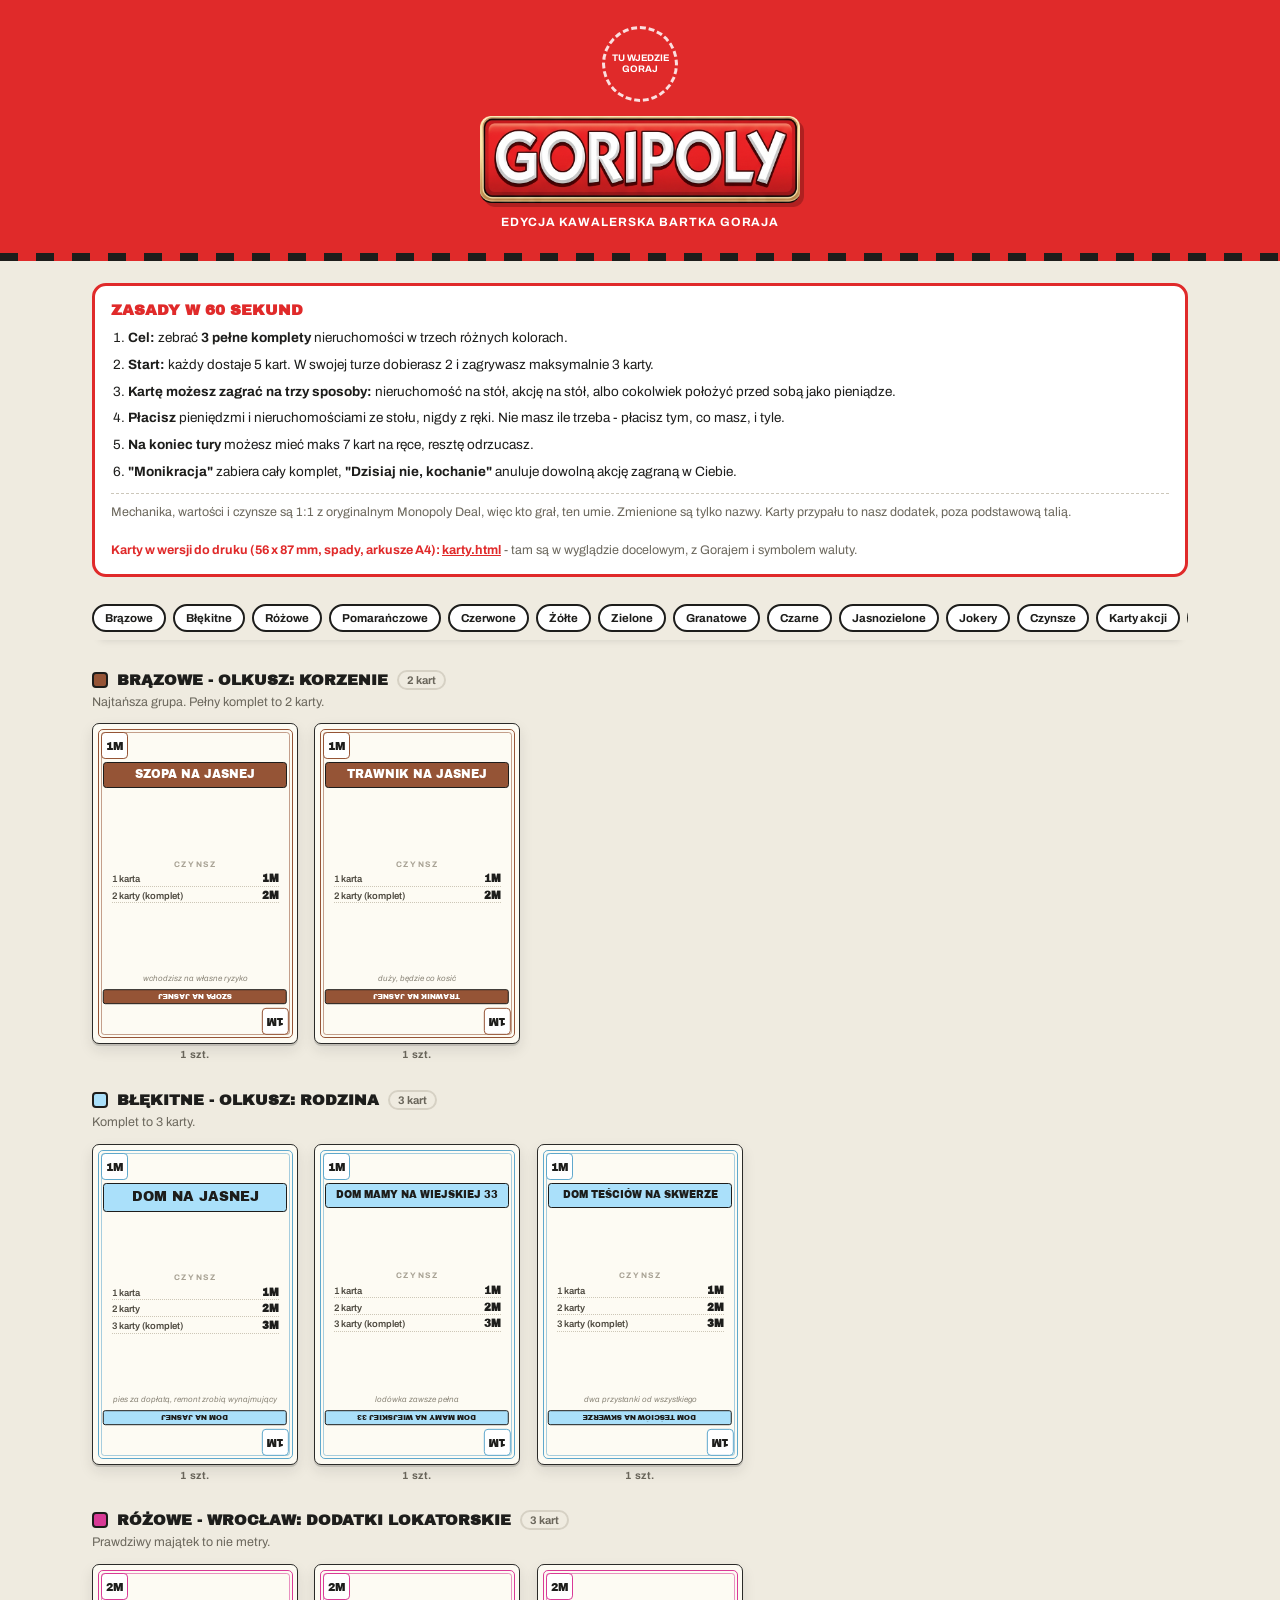
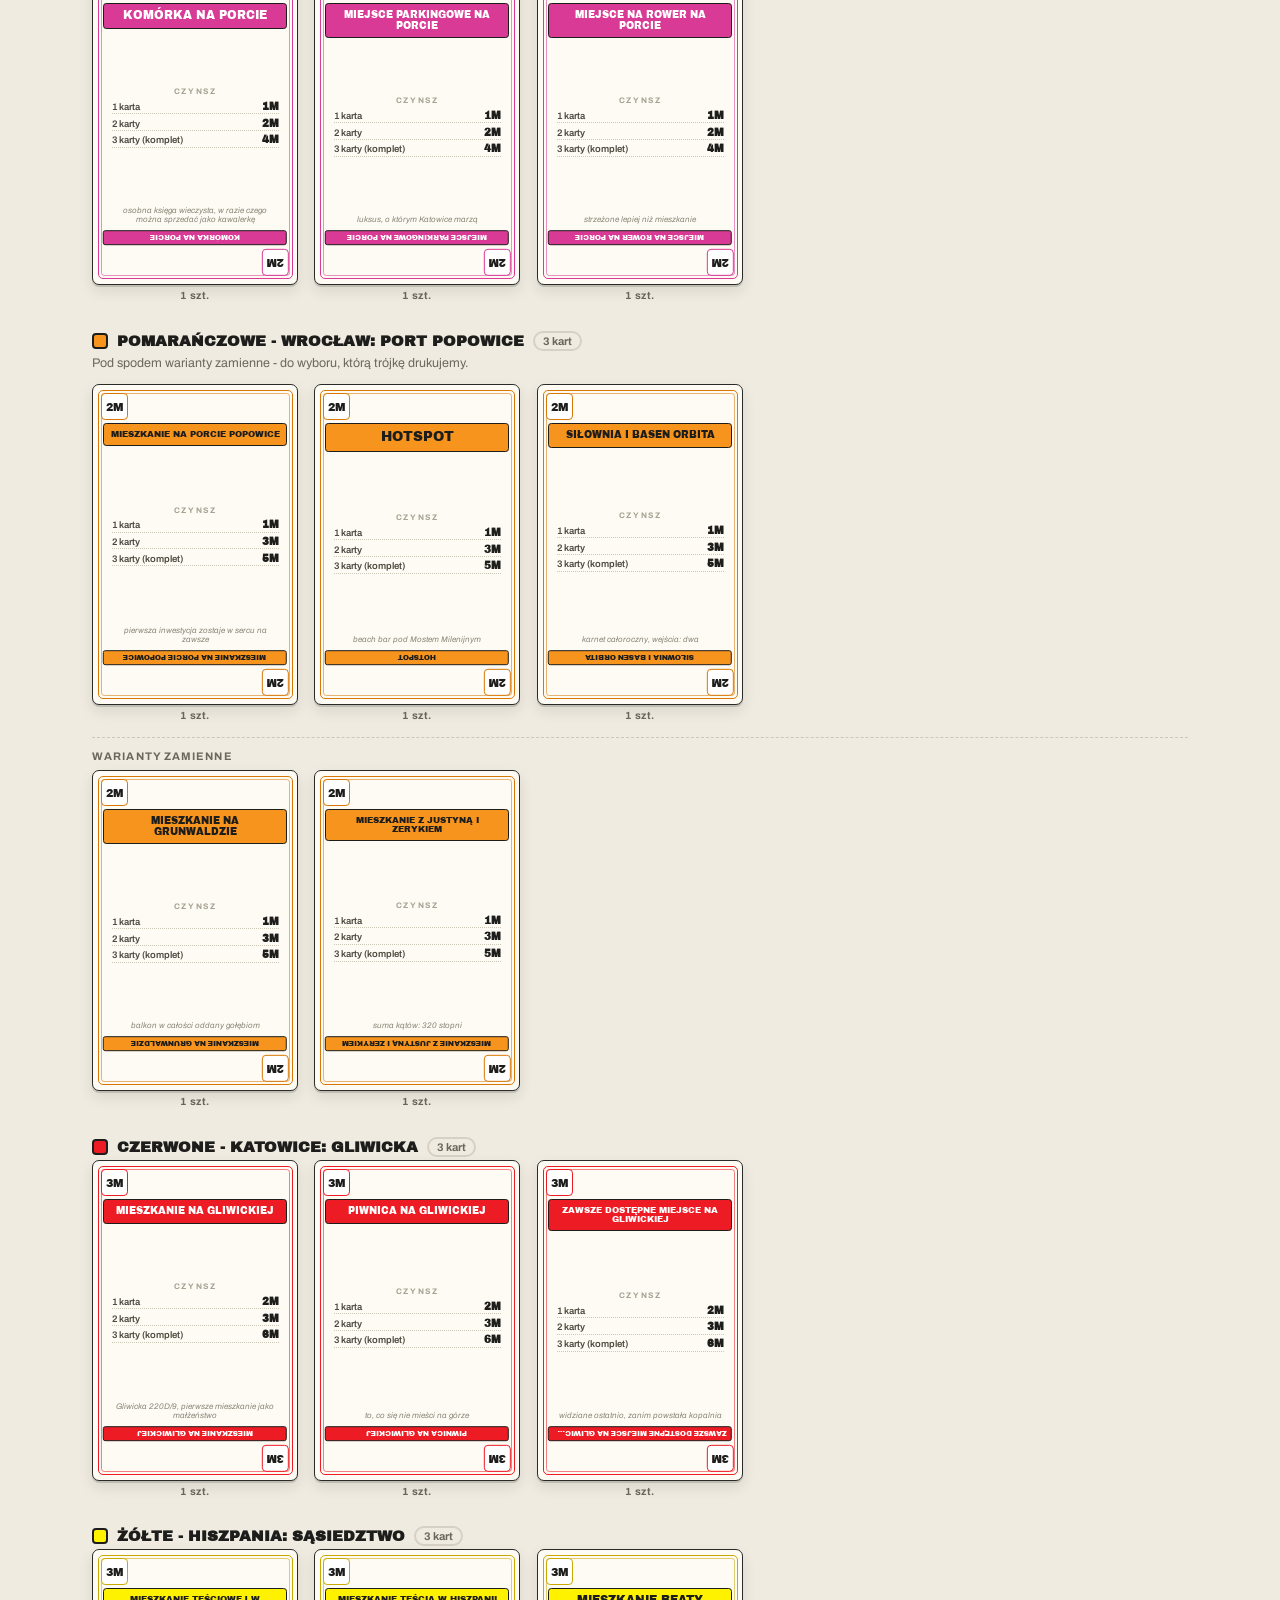
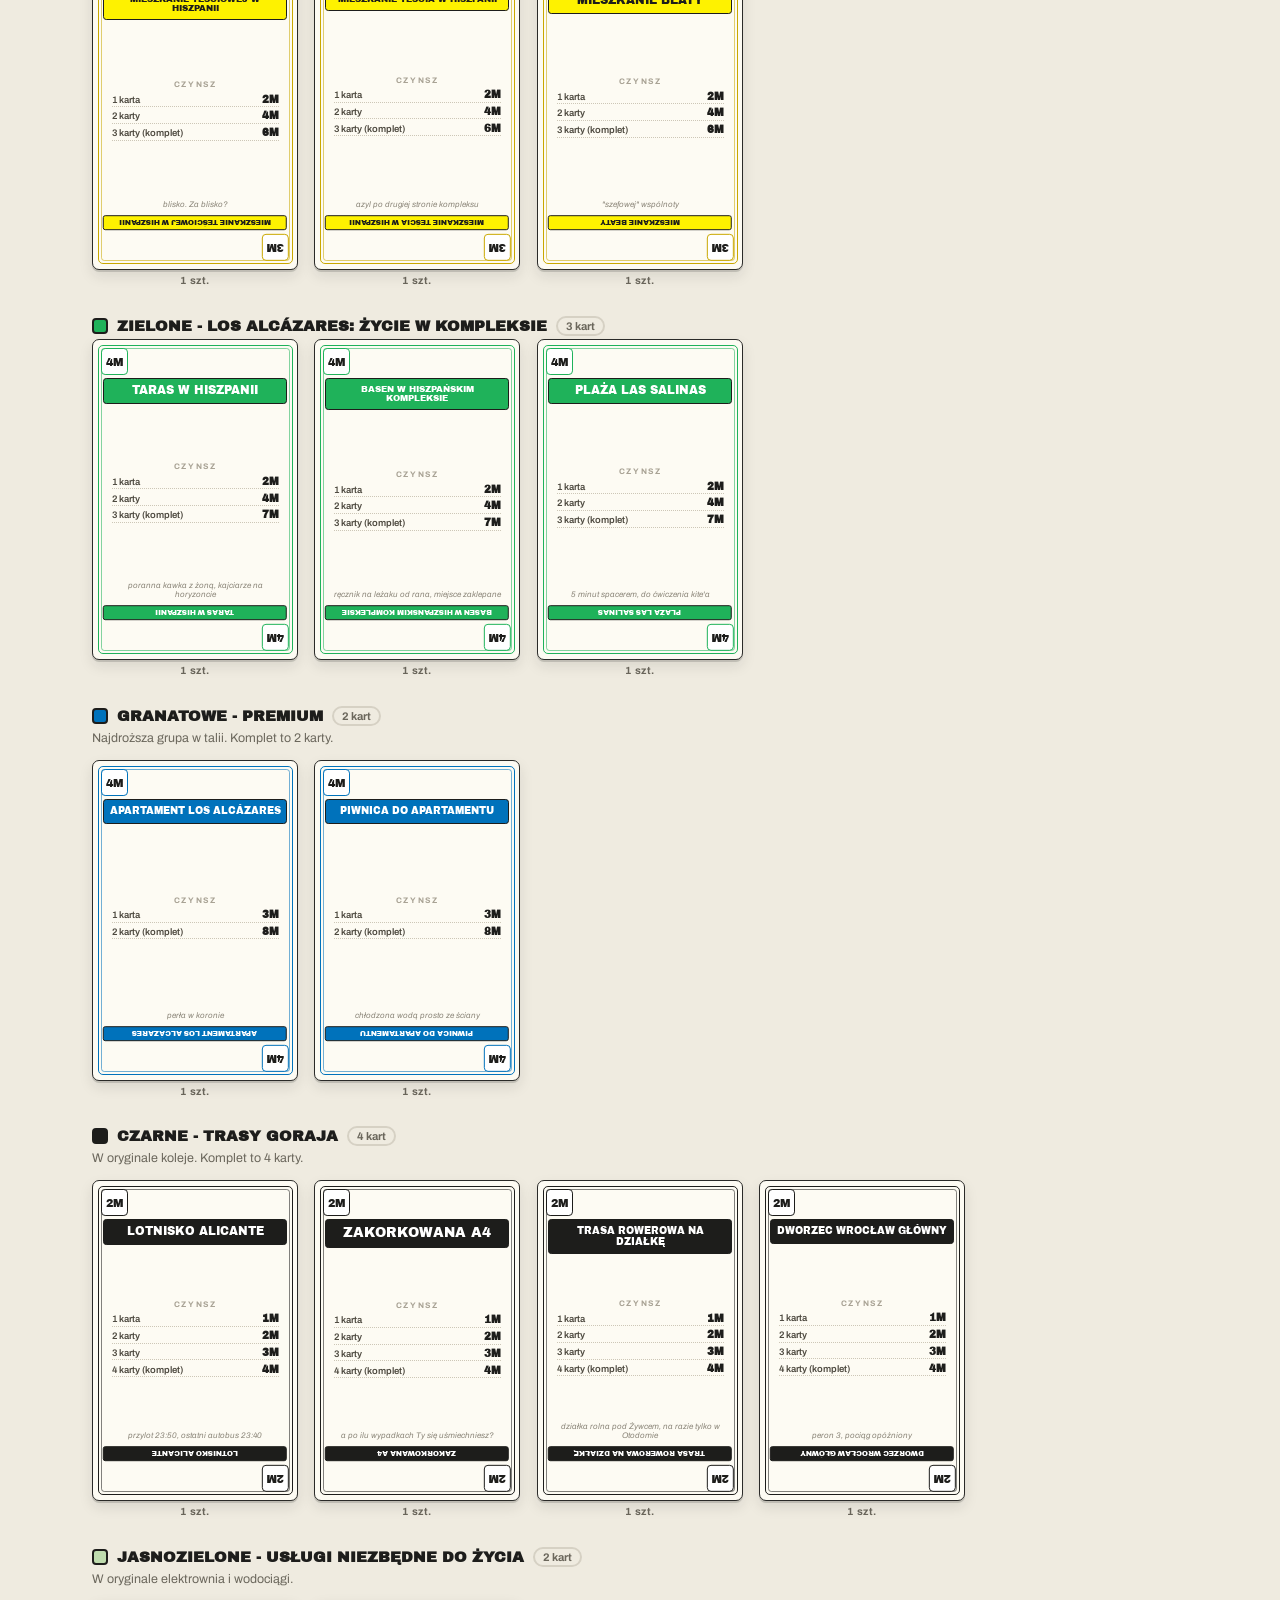
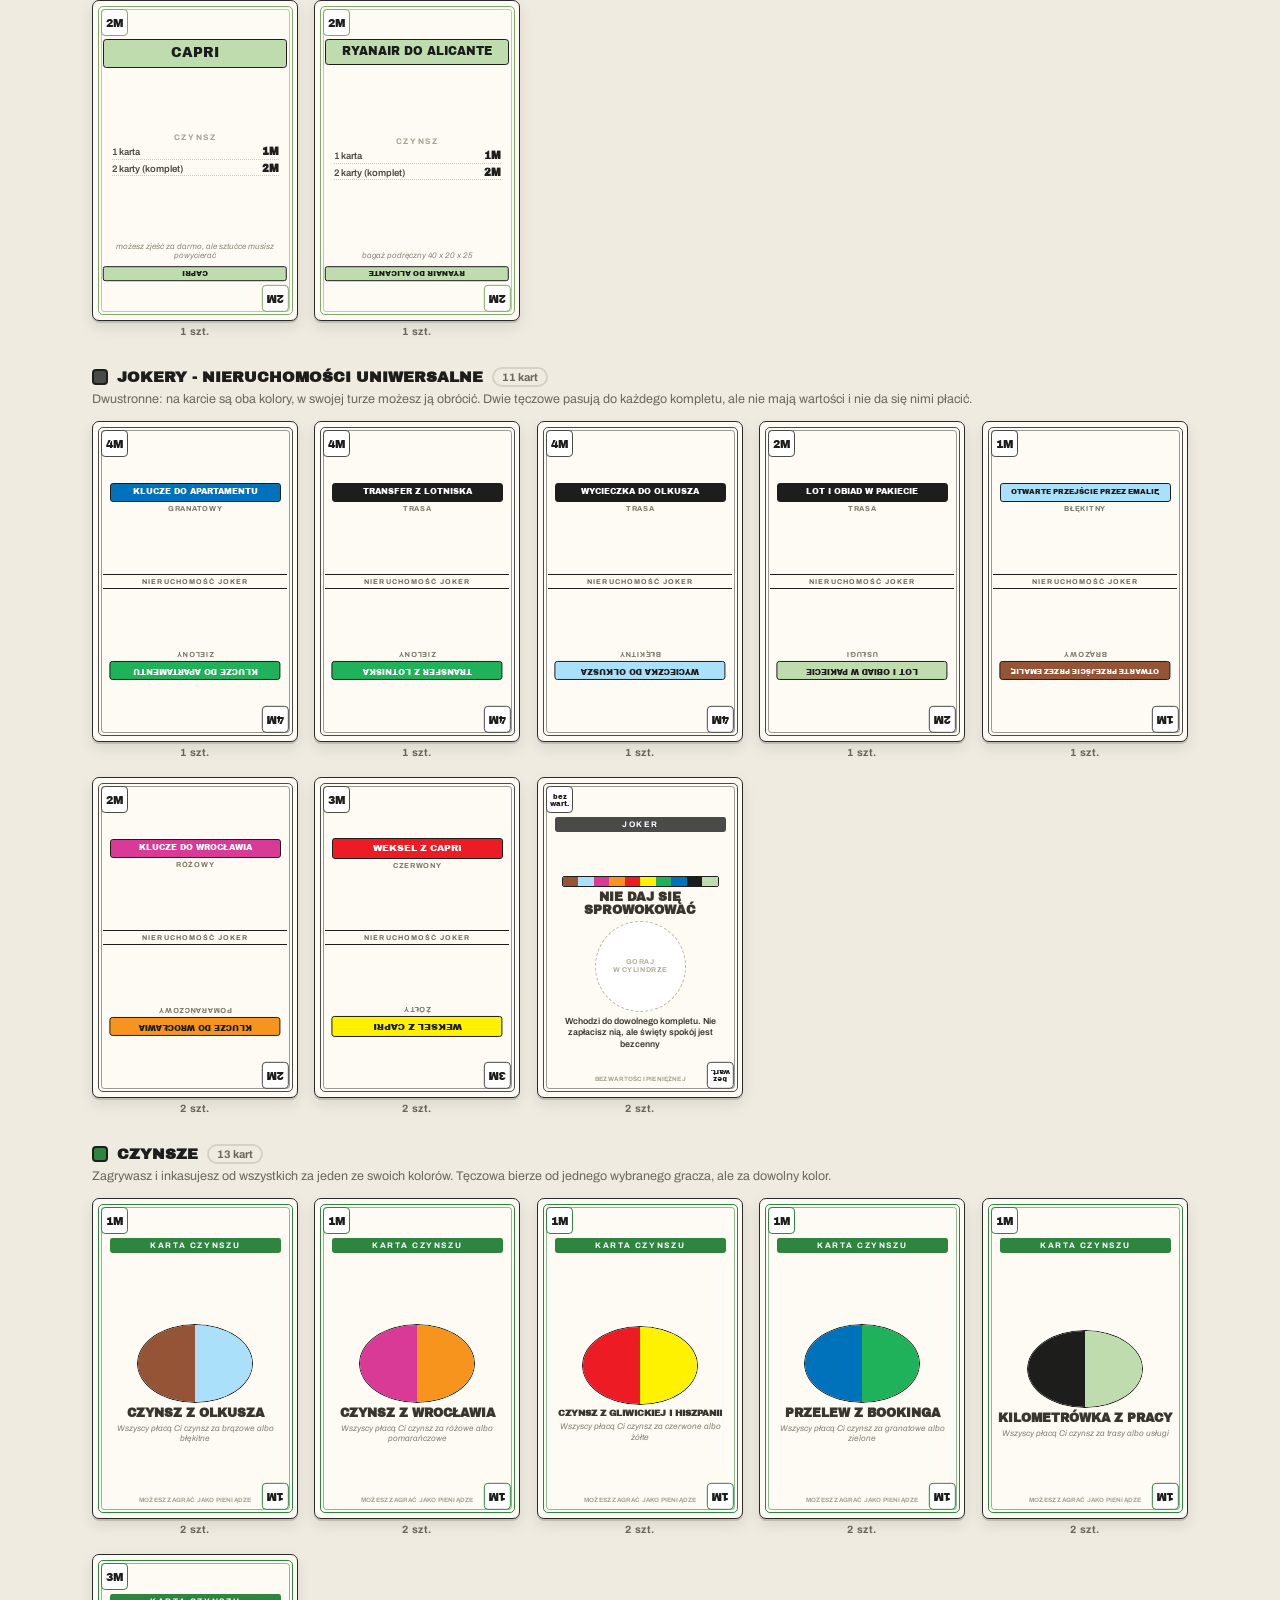
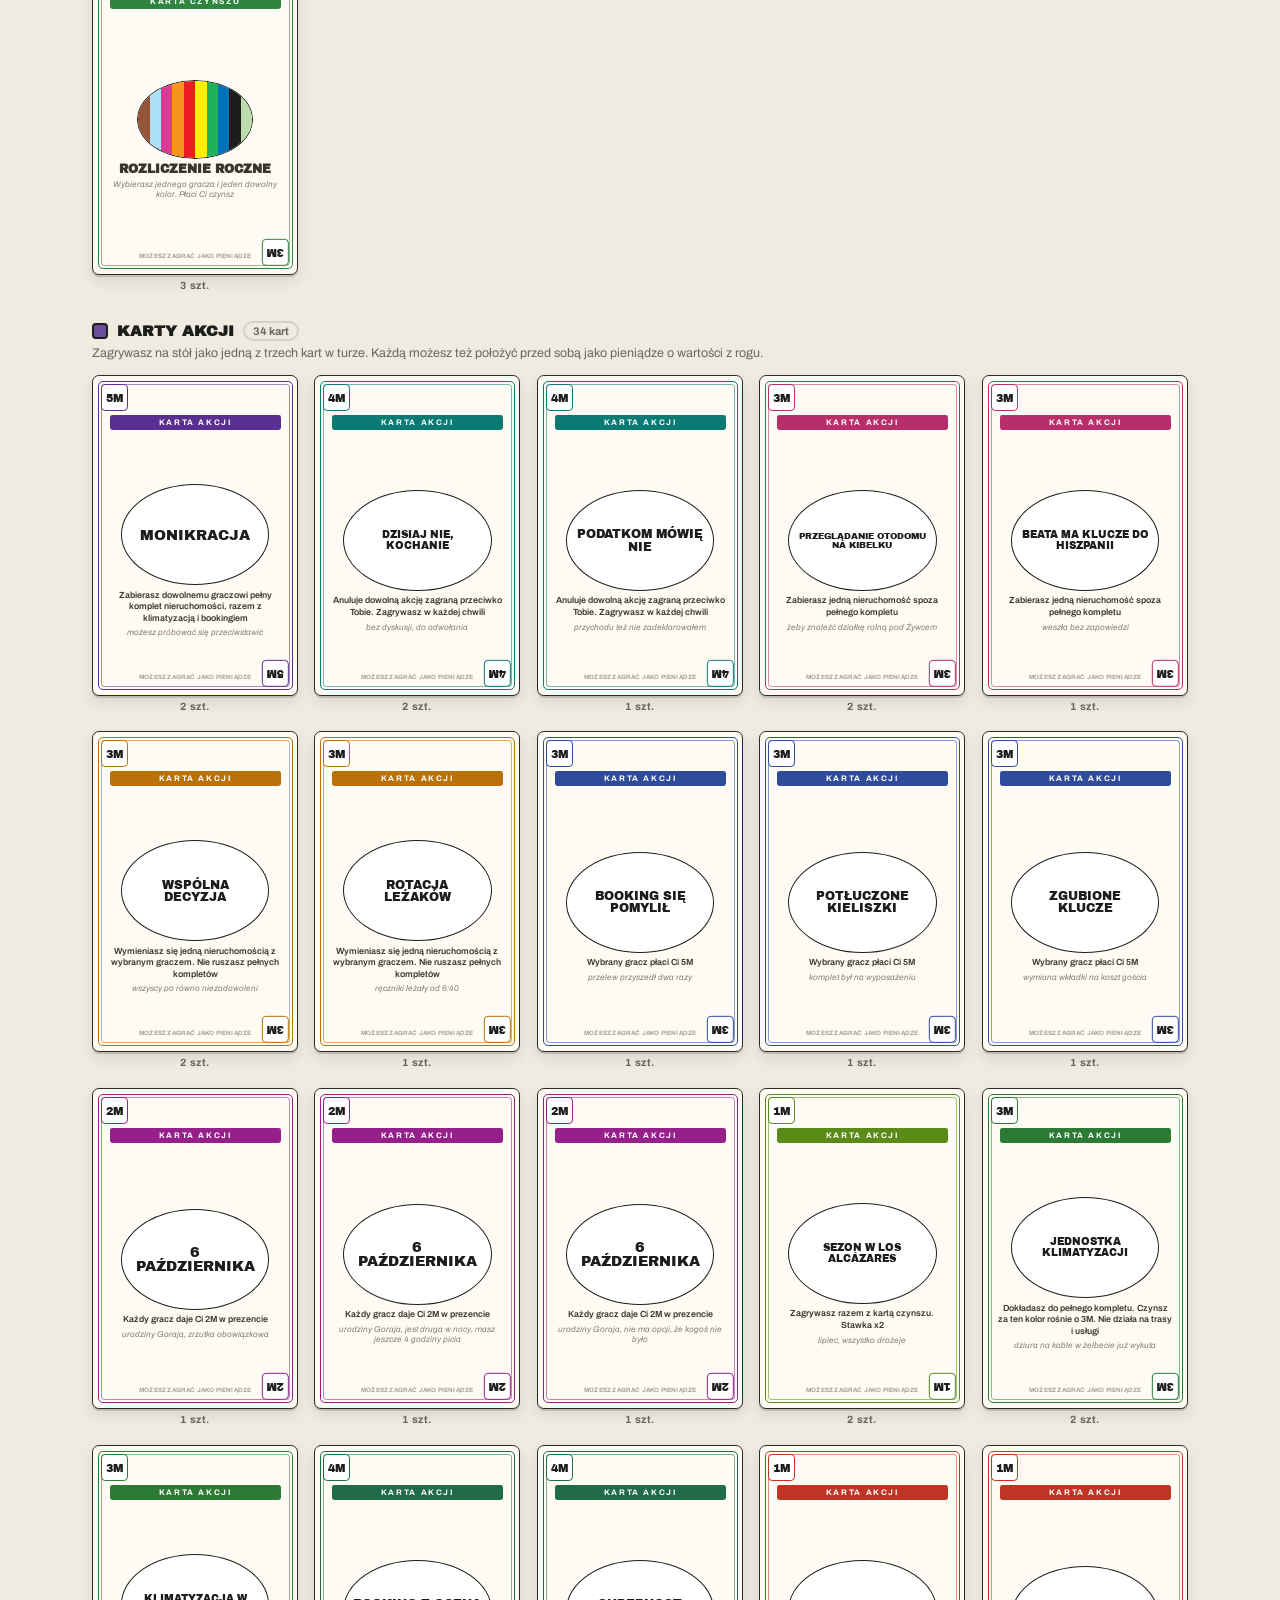
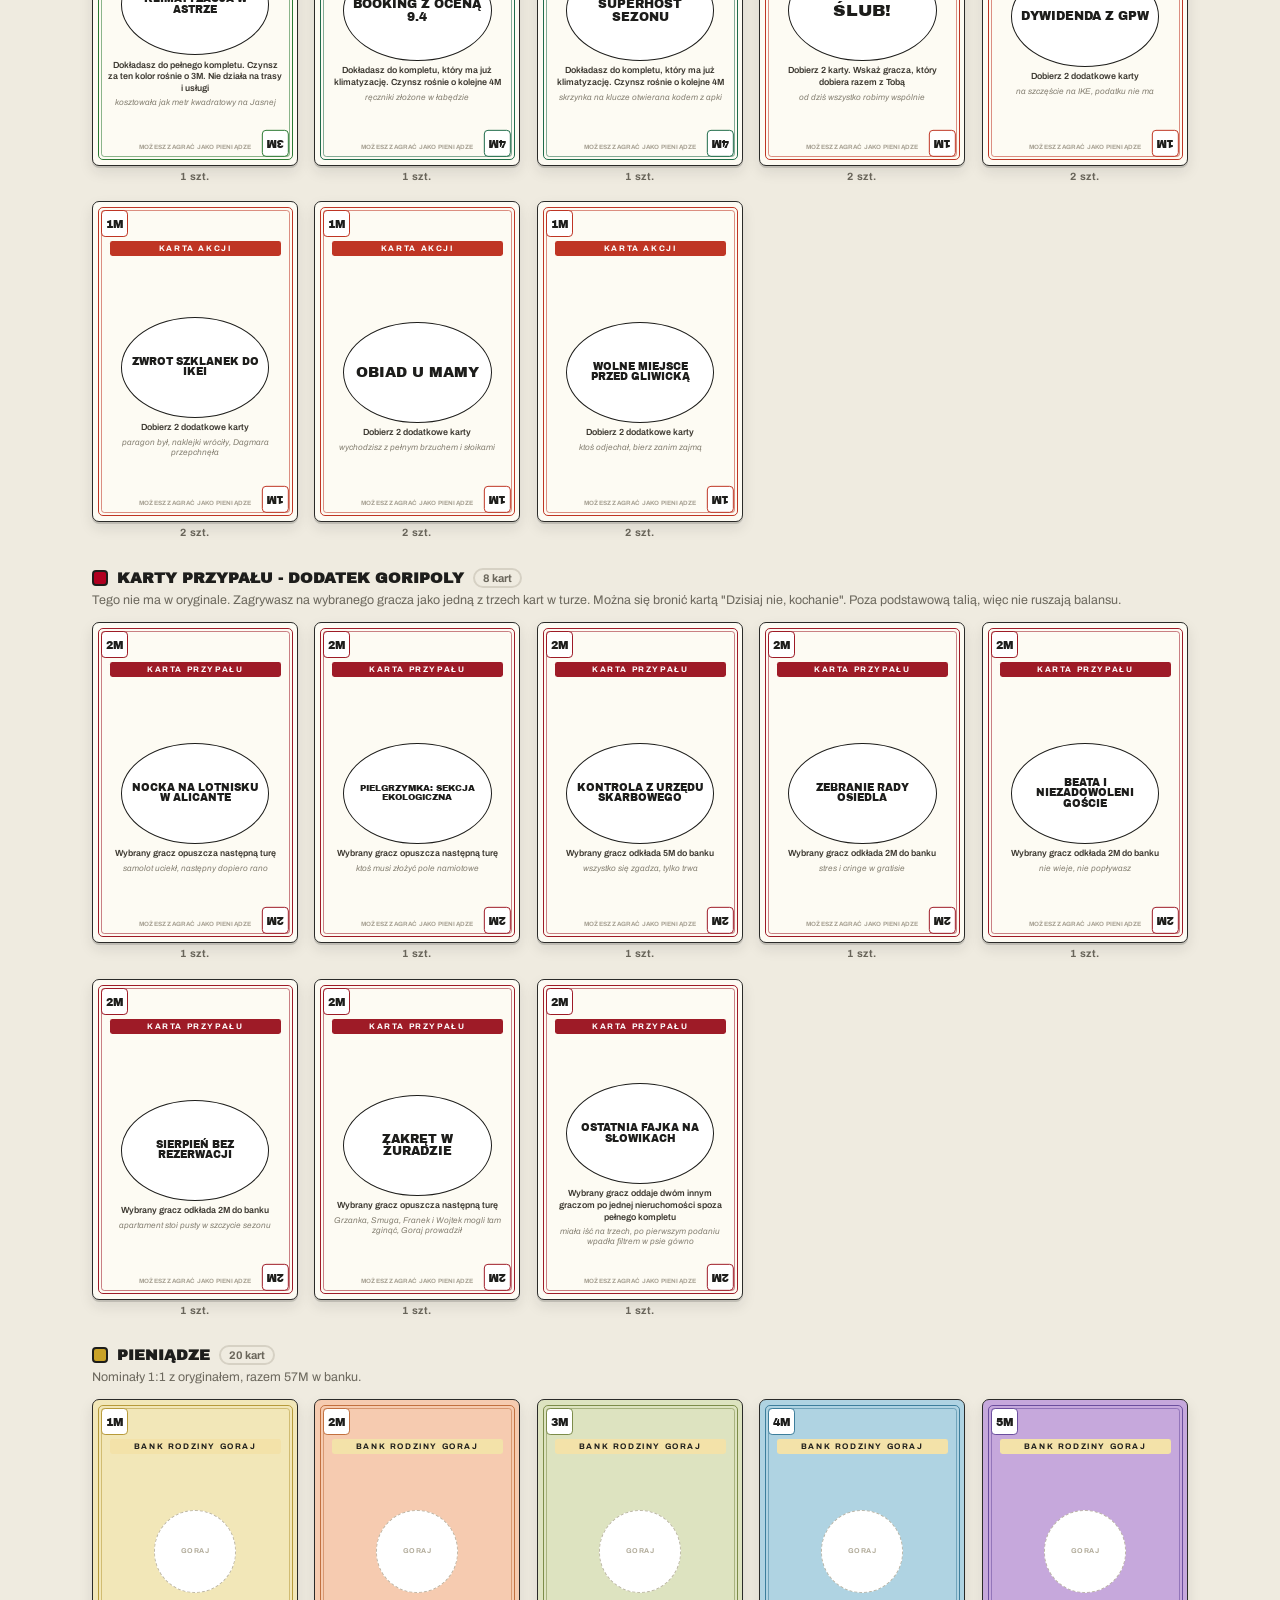
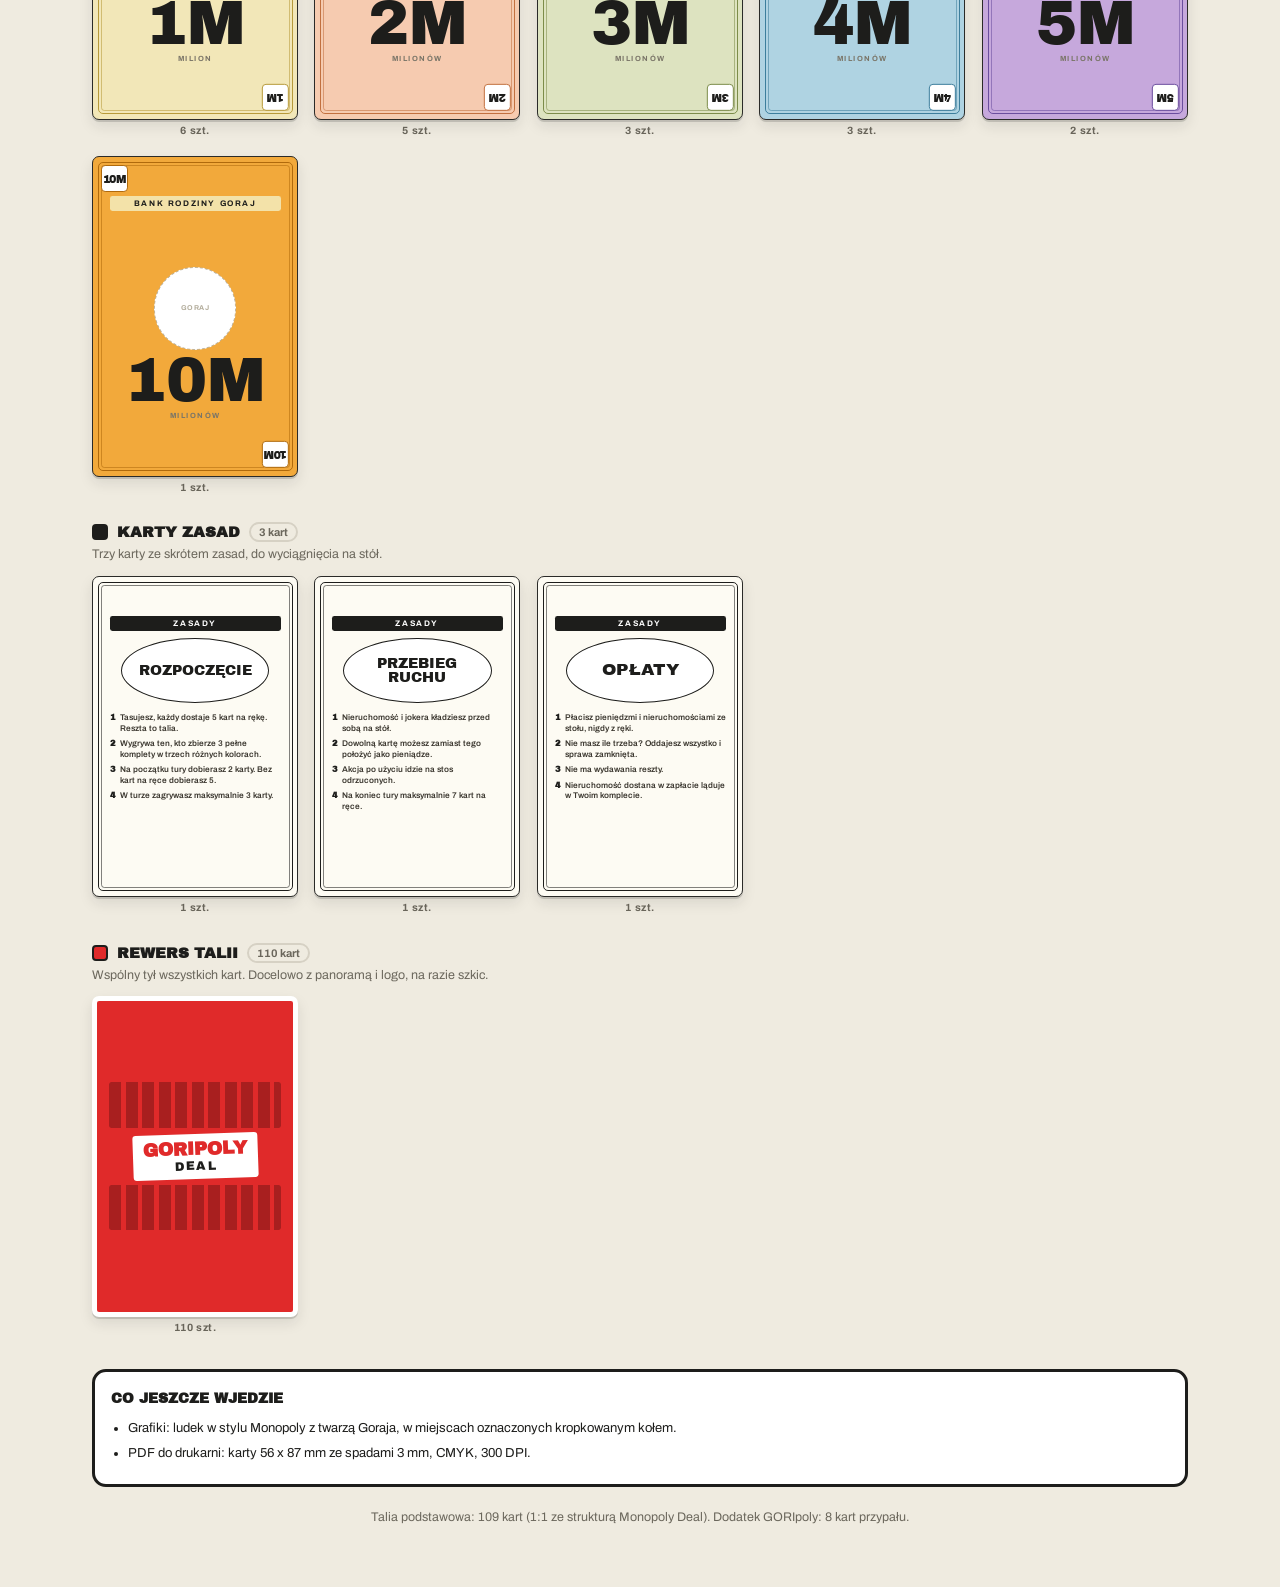
==== index.html @ 509c1122 "Dwie nowe karty przypalu, trzy wersje urodzin, poprawki nazw Nowe przypaly (dodatek rosnie z 6 do 8 " ====
<!DOCTYPE html>
<html lang="pl">
<head>
<meta charset="UTF-8">
<meta name="viewport" content="width=device-width, initial-scale=1, viewport-fit=cover">
<meta name="theme-color" content="#E02A2A">
<title>GORIpoly</title>
<link rel="preconnect" href="https://fonts.googleapis.com">
<link rel="preconnect" href="https://fonts.gstatic.com" crossorigin>
<link href="https://fonts.googleapis.com/css2?family=Archivo+Black&family=Archivo:ital,wght@0,400;0,600;0,700;1,600&display=swap" rel="stylesheet">
<style>
  :root{
    --mono-red:#E02A2A; --ink:#1D1D1B; --paper:#EFEBE0; --muted:#6b675c; --cardpaper:#FDFBF3;
  }
  *{box-sizing:border-box;margin:0;padding:0;-webkit-text-size-adjust:100%}
  body{background:var(--paper);color:var(--ink);font-family:'Archivo',system-ui,-apple-system,sans-serif;padding-bottom:60px}

  header{background:var(--mono-red);padding:26px 16px 32px;text-align:center;position:relative;overflow:hidden}
  header::after{content:"";position:absolute;left:0;right:0;bottom:0;height:8px;
    background:repeating-linear-gradient(90deg,var(--ink) 0 18px,transparent 18px 36px)}
  .logo-img{display:block;margin:0 auto;width:min(320px,72vw);height:auto;
    filter:drop-shadow(4px 4px 0 rgba(0,0,0,.22))}
  header p{color:#fff;font-weight:700;margin-top:12px;font-size:12px;letter-spacing:.08em;text-transform:uppercase}
  .mascot{width:76px;height:76px;border-radius:50%;border:3px dashed rgba(255,255,255,.85);margin:0 auto 14px;
    display:grid;place-items:center;color:#fff;font-size:9.5px;font-weight:700;line-height:1.2;text-transform:uppercase}

  main{max-width:1120px;margin:0 auto;padding:0 12px}

  .rules{background:#fff;border:3px solid var(--mono-red);border-radius:14px;padding:16px 16px 14px;margin-top:22px}
  .rules h2{font-family:'Archivo Black',sans-serif;font-size:15px;text-transform:uppercase;color:var(--mono-red);margin-bottom:10px}
  .rules ol{margin-left:17px;font-size:13.5px;line-height:1.55}
  .rules li{margin-bottom:6px}
  .rules .hint{margin-top:10px;font-size:12.5px;color:var(--muted);line-height:1.5;border-top:1px dashed #ccc7ba;padding-top:9px}

  .toolbar{position:sticky;top:0;z-index:30;background:var(--paper);padding:11px 0 8px;margin-top:16px;
    display:flex;gap:7px;overflow-x:auto;-webkit-overflow-scrolling:touch;scrollbar-width:none;
    box-shadow:0 8px 8px -8px rgba(0,0,0,.12)}
  .toolbar::-webkit-scrollbar{display:none}
  .toolbar a{flex:none;font-size:11.5px;font-weight:700;text-decoration:none;color:var(--ink);
    background:#fff;border:2px solid var(--ink);border-radius:999px;padding:6px 11px;white-space:nowrap}

  section{margin-top:30px;scroll-margin-top:58px}
  .sec-head{display:flex;align-items:center;gap:9px;margin-bottom:3px;flex-wrap:wrap}
  .swatch{width:16px;height:16px;border:2.5px solid var(--ink);border-radius:4px;flex:none}
  .sec-head h2{font-family:'Archivo Black',sans-serif;font-size:15px;text-transform:uppercase}
  .sec-head .cnt{font-size:11px;font-weight:700;color:var(--muted);border:2px solid #d6d1c4;border-radius:999px;padding:2px 8px}
  .sec-note{font-size:12.5px;color:var(--muted);margin-bottom:12px;line-height:1.5}
  .subhead{font-size:11px;font-weight:700;text-transform:uppercase;letter-spacing:.1em;color:var(--muted);
    margin:16px 0 8px;padding-top:12px;border-top:1px dashed #ccc7ba}

  .grid{display:grid;grid-template-columns:repeat(auto-fill,minmax(150px,1fr));gap:16px 12px}
  @media(min-width:640px){.grid{grid-template-columns:repeat(auto-fill,minmax(182px,1fr));gap:20px 16px}}
  .slot{container-type:inline-size}
  .qty{margin-top:5px;font-size:10.5px;font-weight:700;color:var(--muted);text-align:center;letter-spacing:.06em}

  /* ============ KARTA ============ */
  .mcard{aspect-ratio:56/87;background:var(--cardpaper);border:0.7cqi solid #2a2a28;border-radius:3.4cqi;
    position:relative;overflow:hidden;display:flex;flex-direction:column;
    box-shadow:0 2px 0 rgba(29,29,27,.16),0 6px 14px rgba(29,29,27,.10)}
  /* ozdobna podwójna ramka */
  .frame{position:absolute;inset:2.2cqi;border:0.55cqi solid var(--acc);border-radius:2.4cqi;pointer-events:none;z-index:2}
  .frame::after{content:"";position:absolute;inset:1.1cqi;border:0.28cqi solid var(--acc);border-radius:1.6cqi;opacity:.55}

  .badge{position:absolute;z-index:5;width:13cqi;height:13cqi;border-radius:2cqi;background:#fff;
    border:0.55cqi solid var(--acc);display:grid;place-items:center;
    font-family:'Archivo Black',sans-serif;font-size:5.4cqi;color:var(--ink);letter-spacing:-.03em}
  .badge.tl{top:4cqi;left:4cqi} .badge.br{bottom:4cqi;right:4cqi;transform:rotate(180deg)}
  .badge.nv{font-size:3.3cqi;line-height:1.05;text-align:center;letter-spacing:0}

  .ribbon{position:relative;z-index:3;margin:19cqi 8cqi 0;padding:1.5cqi 0;text-align:center;
    background:var(--acc);color:#fff;border-radius:1.2cqi;
    font-size:3.9cqi;font-weight:700;letter-spacing:.2em;text-transform:uppercase}
  .ribbon.on-light{color:var(--ink)}

  .stage{position:relative;z-index:3;flex:1;display:flex;flex-direction:column;align-items:center;
    justify-content:center;gap:2cqi;padding:3cqi 7cqi 4cqi;text-align:center}

  .emblem{width:72cqi;aspect-ratio:1/.68;border:0.85cqi solid var(--ink);border-radius:50%;background:#fff;
    display:grid;place-items:center;padding:3cqi 4cqi;flex:none}
  .emblem span{font-family:'Archivo Black',sans-serif;text-transform:uppercase;line-height:1.02;
    word-break:break-word;hyphens:auto}
  .emblem.split{border:none;padding:0;overflow:hidden;position:relative;background:none}
  .emblem.split .halves{position:absolute;inset:0;display:flex;border:0.85cqi solid var(--ink);border-radius:50%;overflow:hidden}
  .emblem.split .halves>div{flex:1}

  .desc{font-size:4.3cqi;line-height:1.3;color:#3a362e;font-weight:600}
  .flav{font-size:4cqi;line-height:1.24;color:#847f71;font-style:italic}
  .asmoney{position:absolute;z-index:3;left:18cqi;right:18cqi;bottom:6.5cqi;text-align:center;
    font-size:3cqi;line-height:1.25;letter-spacing:.03em;text-transform:uppercase;color:#a8a294;font-weight:700}

  /* --- nieruchomość --- */
  .pband{position:relative;z-index:3;margin:18.5cqi 5cqi 0;padding:3cqi 2cqi;border:0.6cqi solid var(--ink);
    border-radius:1.6cqi;text-align:center}
  .pband .nm{font-family:'Archivo Black',sans-serif;font-size:6.6cqi;line-height:1.03;text-transform:uppercase;
    word-break:break-word;hyphens:auto;display:block}
  .pband .nm.s2{font-size:5.6cqi} .pband .nm.s3{font-size:4.8cqi} .pband .nm.s4{font-size:4.2cqi}
  .prents{position:relative;z-index:3;flex:1;padding:3cqi 9cqi;display:flex;flex-direction:column;
    justify-content:center;gap:1.6cqi}
  .rt-title{font-size:3.9cqi;font-weight:700;letter-spacing:.2em;text-transform:uppercase;color:#a8a294;text-align:center;margin-bottom:.6cqi}
  .rt{display:flex;justify-content:space-between;align-items:baseline;font-size:4.6cqi;font-weight:600;
    color:#4d493f;border-bottom:0.3cqi dotted #cdc7b7;padding-bottom:.7cqi}
  .rt b{font-family:'Archivo Black',sans-serif;color:var(--ink);font-size:5cqi}
  .pfoot{position:relative;z-index:3;padding:0 8cqi 2.5cqi;text-align:center;
    font-size:3.9cqi;line-height:1.22;color:#8a8578;font-style:italic}
  .pmirror{position:relative;z-index:3;margin:0 5cqi 18.5cqi;padding:1.4cqi 2cqi;
    border:0.5cqi solid var(--ink);border-radius:1.2cqi;text-align:center;transform:rotate(180deg)}
  .pmirror span{font-family:'Archivo Black',sans-serif;font-size:3.6cqi;text-transform:uppercase;line-height:1;
    display:block;overflow:hidden;text-overflow:ellipsis;white-space:nowrap}

  /* --- joker dwukolorowy --- */
  .wildhalf{position:relative;z-index:3;flex:1;display:flex;flex-direction:column;align-items:center;
    justify-content:center;gap:1.4cqi;padding:5cqi 8cqi;text-align:center}
  .wildhalf.b{transform:rotate(180deg)}
  .wildbar{width:100%;padding:2.2cqi 2cqi;border:0.6cqi solid var(--ink);border-radius:1.4cqi}
  .wildbar span{font-family:'Archivo Black',sans-serif;font-size:4.6cqi;text-transform:uppercase;line-height:1.05;display:block}
  .wildbar span.s2{font-size:4cqi} .wildbar span.s3{font-size:3.5cqi}
  .wildmid{position:relative;z-index:4;margin:0 5cqi;padding:1.4cqi 0;text-align:center;background:var(--cardpaper);
    border-top:0.4cqi solid var(--ink);border-bottom:0.4cqi solid var(--ink);
    font-size:3.4cqi;font-weight:700;letter-spacing:.16em;text-transform:uppercase;color:#6b675c}
  .wildcol{font-size:3.5cqi;font-weight:700;letter-spacing:.1em;text-transform:uppercase;color:#7a7568}

  /* --- stripes --- */
  .stripes{display:flex;width:100%;height:5cqi;border:0.5cqi solid var(--ink);border-radius:1cqi;overflow:hidden}
  .stripes>div{flex:1}

  /* --- pieniądze --- */
  .money{position:relative;z-index:3;flex:1;display:flex;flex-direction:column;align-items:center;justify-content:center;gap:2cqi}
  .money .big{font-family:'Archivo Black',sans-serif;font-size:30cqi;line-height:.86;color:var(--ink)}
  .money .cap{font-size:3.6cqi;font-weight:700;letter-spacing:.2em;text-transform:uppercase;color:#7a7568}

  /* --- placeholder grafiki --- */
  .art{width:52cqi;aspect-ratio:1/1;border:0.6cqi dashed #bdb7a7;border-radius:50%;display:grid;place-items:center;
    color:#b3ad9c;font-size:3.4cqi;font-weight:700;text-transform:uppercase;letter-spacing:.08em;
    text-align:center;line-height:1.2;background:#fff}

  /* --- zasady --- */
  .rlist{position:relative;z-index:3;padding:4cqi 8cqi;display:flex;flex-direction:column;gap:2.4cqi}
  .rlist .li{display:flex;gap:2cqi;font-size:4cqi;line-height:1.28;color:#3a362e;font-weight:600;text-align:left}
  .rlist .li i{font-style:normal;font-family:'Archivo Black',sans-serif;color:var(--acc);flex:none}

  /* --- rewers --- */
  .backcard{background:var(--mono-red);border-color:#fff;border-width:2.6cqi}
  .backcard .bwrap{position:relative;z-index:3;flex:1;display:flex;flex-direction:column;align-items:center;justify-content:center;gap:3cqi;padding:6cqi}
  .backcard .blogo{background:#fff;border-radius:1.6cqi;padding:3cqi 5cqi;text-align:center;transform:rotate(-2deg)}
  .backcard .blogo b{display:block;font-family:'Archivo Black',sans-serif;font-size:9cqi;color:var(--mono-red);line-height:1}
  .backcard .blogo i{display:block;font-style:normal;font-family:'Archivo Black',sans-serif;font-size:6cqi;color:var(--ink);letter-spacing:.1em}
  .backcard .sky{width:100%;height:22cqi;background:
    linear-gradient(to top,rgba(0,0,0,.28) 0 100%) padding-box;
    -webkit-mask:repeating-linear-gradient(90deg,#000 0 6cqi,transparent 6cqi 8cqi);
    mask:repeating-linear-gradient(90deg,#000 0 6cqi,transparent 6cqi 8cqi);border-radius:1cqi}

  footer{margin-top:36px;background:#fff;border:3px solid var(--ink);border-radius:14px;padding:16px;font-size:13px;line-height:1.6}
  footer h3{font-family:'Archivo Black',sans-serif;font-size:14px;text-transform:uppercase;margin-bottom:8px}
  footer ul{margin-left:17px} footer li{margin-bottom:4px}
  .tally{font-size:12.5px;color:var(--muted);margin-top:20px;text-align:center;line-height:1.6}

  @media print{
    body{background:#fff;padding:0}
    header,.toolbar,.rules,.sec-note,footer,.tally,.qty,.subhead{display:none!important}
    .sec-head{margin:0 0 4mm}
    section{margin-top:6mm}
    main{max-width:none;padding:0}
    .grid{grid-template-columns:repeat(3,56mm);gap:4mm;justify-content:center}
    .slot{width:56mm}
    .mcard{box-shadow:none;page-break-inside:avoid;break-inside:avoid}
    @page{size:A4;margin:8mm}
  }
</style>
</head>
<body>

<header>
  <div class="mascot">tu wjedzie<br>Goraj</div>
  <img class="logo-img" src="logo-goripoly.png" alt="GORIPOLY">
  <p>Edycja kawalerska Bartka Goraja</p>
</header>

<main>
  <div class="rules">
    <h2>Zasady w 60 sekund</h2>
    <ol>
      <li><b>Cel:</b> zebrać <b>3 pełne komplety</b> nieruchomości w trzech różnych kolorach.</li>
      <li><b>Start:</b> każdy dostaje 5 kart. W swojej turze dobierasz 2 i zagrywasz maksymalnie 3 karty.</li>
      <li><b>Kartę możesz zagrać na trzy sposoby:</b> nieruchomość na stół, akcję na stół, albo cokolwiek położyć przed sobą jako pieniądze.</li>
      <li><b>Płacisz</b> pieniędzmi i nieruchomościami ze stołu, nigdy z ręki. Nie masz ile trzeba - płacisz tym, co masz, i tyle.</li>
      <li><b>Na koniec tury</b> możesz mieć maks 7 kart na ręce, resztę odrzucasz.</li>
      <li><b>"Monikracja"</b> zabiera cały komplet, <b>"Dzisiaj nie, kochanie"</b> anuluje dowolną akcję zagraną w Ciebie.</li>
    </ol>
    <div class="hint">Mechanika, wartości i czynsze są 1:1 z oryginalnym Monopoly Deal, więc kto grał, ten umie. Zmienione są tylko nazwy. Karty przypału to nasz dodatek, poza podstawową talią.<br><br>
      <b style="color:#E02A2A">Karty w wersji do druku (56 x 87 mm, spady, arkusze A4): <a href="karty.html" style="color:#E02A2A">karty.html</a></b> - tam są w wyglądzie docelowym, z Gorajem i symbolem waluty.</div>
  </div>

  <nav class="toolbar" id="nav"></nav>
  <div id="app"></div>

  <footer>
    <h3>Co jeszcze wjedzie</h3>
    <ul>
      <li>Grafiki: ludek w stylu Monopoly z twarzą Goraja, w miejscach oznaczonych kropkowanym kołem.</li>
      <li>PDF do drukarni: karty 56 x 87 mm ze spadami 3 mm, CMYK, 300 DPI.</li>
    </ul>
  </footer>

  <div class="tally" id="tally"></div>
</main>

<script>
const C = {brown:'#955436',ltblue:'#AAE0FA',pink:'#D93A96',orange:'#F7941D',red:'#ED1B24',
  yellow:'#FEF200',green:'#1FB25A',dkblue:'#0072BB',rail:'#1D1D1B',util:'#BFDCAE'};
/* ciemniejsze warianty do ramek, żeby żółty i błękit nie znikały */
const FRAME = {brown:'#955436',ltblue:'#5FA8CC',pink:'#D93A96',orange:'#D97706',red:'#ED1B24',
  yellow:'#C9A800',green:'#1FB25A',dkblue:'#0072BB',rail:'#1D1D1B',util:'#7FA86A'};
const LIGHT = new Set(['ltblue','yellow','util','orange']);
const ALLCOLORS = ['brown','ltblue','pink','orange','red','yellow','green','dkblue','rail','util'];
const PLNAME = {brown:'brązowy',ltblue:'błękitny',pink:'różowy',orange:'pomarańczowy',red:'czerwony',
  yellow:'żółty',green:'zielony',dkblue:'granatowy',rail:'trasa',util:'usługi'};

/* akcenty spójne z paletą kart do druku (karty.html -> PALETTE) */
const A = {pass:'#BF3524',sly:'#B82E6B',forced:'#B9720B',debt:'#2F4C9B',bday:'#95208A',
  jsn:'#0A7A72',house:'#2C7A34',hotel:'#1F6B4A',breaker:'#5B2E91',dbl:'#5A8A18',
  oops:'#9E1B27',rules:'#1D1D1B',wild:'#4A4A48',rent:'#2E8540',money:'#C9A227'};

function esc(s){return String(s==null?'':s).replace(/[&<>]/g,c=>({'&':'&amp;','<':'&lt;','>':'&gt;'}[c]))}
function embSize(n){const L=n.length;return L<=9?8.4:L<=14?7:L<=20?5.9:L<=28?5:L<=38?4.3:3.8}
function bandCls(n){const L=n.length;return L<=14?'':L<=20?'s2':L<=28?'s3':'s4'}
function barCls(n){const L=n.length;return L<=16?'':L<=26?'s2':'s3'}

function badges(v){
  if(v===null) return `<span class="badge tl nv" style="--acc:#4A4A48">bez<br>wart.</span>
    <span class="badge br nv" style="--acc:#4A4A48">bez<br>wart.</span>`;
  return `<span class="badge tl">${v}</span><span class="badge br">${v}</span>`;
}
function stripes(){return `<div class="stripes">${ALLCOLORS.map(k=>`<div style="background:${C[k]}"></div>`).join('')}</div>`}

/* ---------- nieruchomość ---------- */
function propCard(c, sec){
  const col=C[sec.color], acc=FRAME[sec.color], txt=LIGHT.has(sec.color)?'var(--ink)':'#fff';
  const rows=sec.rents.map((r,i)=>`<div class="rt"><span>${i+1} ${i===0?'karta':'karty'}${i===sec.rents.length-1?' (komplet)':''}</span><b>${r}</b></div>`).join('');
  return `<div class="mcard" style="--acc:${acc}">
    <div class="frame"></div>${badges(sec.val)}
    <div class="pband" style="background:${col};color:${txt}"><span class="nm ${bandCls(c.n)}">${esc(c.n)}</span></div>
    <div class="prents"><div class="rt-title">Czynsz</div>${rows}</div>
    ${c.s?`<div class="pfoot">${esc(c.s)}</div>`:''}
    <div class="pmirror" style="background:${col};color:${txt}"><span>${esc(c.n)}</span></div>
  </div>`;
}

/* ---------- joker ---------- */
function wildCard(c){
  if(c.multi){
    return `<div class="mcard" style="--acc:${A.wild}">
      <div class="frame"></div>${badges(null)}
      <div class="ribbon">Joker</div>
      <div class="stage">
        <div style="width:76cqi">${stripes()}</div>
        <div class="desc" style="font-family:'Archivo Black',sans-serif;font-size:6cqi;text-transform:uppercase;line-height:1.05">${esc(c.n)}</div>
        <div class="art" style="width:44cqi">Goraj<br>w cylindrze</div>
        <div class="desc">${esc(c.t)}</div>
      </div>
      <div class="asmoney">Bez wartości pieniężnej</div>
    </div>`;
  }
  const ca=C[c.a], cb=C[c.b], ta=LIGHT.has(c.a)?'var(--ink)':'#fff', tb=LIGHT.has(c.b)?'var(--ink)':'#fff';
  return `<div class="mcard" style="--acc:${A.wild}">
    <div class="frame"></div>${badges(c.v)}
    <div class="wildhalf a">
      <div class="wildbar" style="background:${ca};color:${ta}"><span class="${barCls(c.n)}">${esc(c.n)}</span></div>
      <div class="wildcol">${esc(PLNAME[c.a])}</div>
    </div>
    <div class="wildmid">Nieruchomość joker</div>
    <div class="wildhalf b">
      <div class="wildbar" style="background:${cb};color:${tb}"><span class="${barCls(c.n)}">${esc(c.n)}</span></div>
      <div class="wildcol">${esc(PLNAME[c.b])}</div>
    </div>
  </div>`;
}

/* ---------- czynsz ---------- */
function rentCard(c){
  const halves = c.multi
    ? `<div class="halves">${ALLCOLORS.map(k=>`<div style="background:${C[k]}"></div>`).join('')}</div>`
    : `<div class="halves"><div style="background:${C[c.a]}"></div><div style="background:${C[c.b]}"></div></div>`;
  return `<div class="mcard" style="--acc:${A.rent}">
    <div class="frame"></div>${badges(c.v)}
    <div class="ribbon">Karta czynszu</div>
    <div class="stage">
      <div class="emblem split" style="width:56cqi">${halves}</div>
      <div class="desc" style="font-family:'Archivo Black',sans-serif;font-size:${embSize(c.n)}cqi;text-transform:uppercase;line-height:1.05">${esc(c.n)}</div>
      <div class="flav">${esc(c.t)}</div>
    </div>
    <div class="asmoney">Możesz zagrać jako pieniądze</div>
  </div>`;
}

/* ---------- akcja ---------- */
function actionCard(c){
  return `<div class="mcard" style="--acc:${c.c}">
    <div class="frame"></div>${badges(c.v)}
    <div class="ribbon">${esc(c.kind||'Karta akcji')}</div>
    <div class="stage">
      <div class="emblem"><span style="font-size:${embSize(c.n)}cqi">${esc(c.n)}</span></div>
      <div class="desc">${esc(c.t)}</div>
      ${c.s?`<div class="flav">${esc(c.s)}</div>`:''}
    </div>
    <div class="asmoney">Możesz zagrać jako pieniądze</div>
  </div>`;
}

/* ---------- pieniądze ---------- */
/* kolory nominałów spójne z kartami do druku (karty.html -> MONEY) */
const MONEYC = {1:['#F2E7B8','#B79A3A'],2:['#F6CBB0','#C2703F'],3:['#DDE3C0','#7C8C4A'],
  4:['#AFD3E2','#3D7E9C'],5:['#C6A8DC','#6B4E9E'],10:['#F2A93B','#B06A0C']};

function moneyCard(c){
  const [bg,acc] = MONEYC[c.v] || ['#FBF3D8', A.money];
  return `<div class="mcard" style="--acc:${acc};background:${bg}">
    <div class="frame"></div>
    <span class="badge tl">${c.v}M</span><span class="badge br">${c.v}M</span>
    <div class="ribbon on-light" style="background:#F3E2A9">Bank rodziny Goraj</div>
    <div class="money">
      <div class="art" style="width:40cqi">Goraj</div>
      <div class="big">${c.v}M</div>
      <div class="cap">milion${c.v===1?'':'ów'}</div>
    </div>
  </div>`;
}

/* ---------- zasady ---------- */
function rulesCard(c){
  return `<div class="mcard" style="--acc:${A.rules}">
    <div class="frame"></div>
    <div class="ribbon">Zasady</div>
    <div class="stage" style="flex:none;padding-bottom:1cqi">
      <div class="emblem" style="aspect-ratio:1/.44"><span style="font-size:${embSize(c.n)}cqi">${esc(c.n)}</span></div>
    </div>
    <div class="rlist">${c.items.map((t,i)=>`<div class="li"><i>${i+1}</i><span>${esc(t)}</span></div>`).join('')}</div>
  </div>`;
}

/* ---------- rewers ---------- */
function backCard(){
  return `<div class="mcard backcard" style="--acc:#fff">
    <div class="bwrap">
      <div class="sky" style="background:rgba(0,0,0,.25)"></div>
      <div class="blogo"><b>GORIPOLY</b><i>DEAL</i></div>
      <div class="sky" style="background:rgba(0,0,0,.25)"></div>
    </div>
  </div>`;
}

const RENDER = {prop:propCard, wild:wildCard, rent:rentCard, action:actionCard,
  money:moneyCard, rules:rulesCard, back:backCard};

/* ============================ DANE ============================ */

const SECTIONS = [
{id:'brazowe',type:'prop',title:'Brązowe - Olkusz: korzenie',color:'brown',val:'1M',rents:['1M','2M'],
 note:'Najtańsza grupa. Pełny komplet to 2 karty.',
 cards:[
  {n:'Szopa na Jasnej',s:'wchodzisz na własne ryzyko'},
  {n:'Trawnik na Jasnej',s:'duży, będzie co kosić'},
]},

{id:'blekitne',type:'prop',title:'Błękitne - Olkusz: rodzina',color:'ltblue',val:'1M',rents:['1M','2M','3M'],
 note:'Komplet to 3 karty.',
 cards:[
  {n:'Dom na Jasnej',s:'pies za dopłatą, remont zrobią wynajmujący'},
  {n:'Dom Mamy na Wiejskiej 33',s:'lodówka zawsze pełna'},
  {n:'Dom Teściów na Skwerze',s:'dwa przystanki od wszystkiego'},
]},

{id:'rozowe',type:'prop',title:'Różowe - Wrocław: dodatki lokatorskie',color:'pink',val:'2M',rents:['1M','2M','4M'],
 note:'Prawdziwy majątek to nie metry.',
 cards:[
  {n:'Komórka na Porcie',s:'osobna księga wieczysta, w razie czego można sprzedać jako kawalerkę'},
  {n:'Miejsce Parkingowe na Porcie',s:'luksus, o którym Katowice marzą'},
  {n:'Miejsce na Rower na Porcie',s:'strzeżone lepiej niż mieszkanie'},
]},

{id:'pomaranczowe',type:'prop',title:'Pomarańczowe - Wrocław: Port Popowice',color:'orange',val:'2M',rents:['1M','3M','5M'],
 note:'Pod spodem warianty zamienne - do wyboru, którą trójkę drukujemy.',
 cards:[
  {n:'Mieszkanie na Porcie Popowice',s:'pierwsza inwestycja zostaje w sercu na zawsze'},
  {n:'Hotspot',s:'beach bar pod Mostem Milenijnym'},
  {n:'Siłownia i Basen Orbita',s:'karnet całoroczny, wejścia: dwa'},
 ],
 alt:{label:'Warianty zamienne', cards:[
  {n:'Mieszkanie na Grunwaldzie',s:'balkon w całości oddany gołębiom'},
  {n:'Mieszkanie z Justyną i Zerykiem',s:'suma kątów: 320 stopni'},
 ]}},

{id:'czerwone',type:'prop',title:'Czerwone - Katowice: Gliwicka',color:'red',val:'3M',rents:['2M','3M','6M'],
 cards:[
  {n:'Mieszkanie na Gliwickiej',s:'Gliwicka 220D/9, pierwsze mieszkanie jako małżeństwo'},
  {n:'Piwnica na Gliwickiej',s:'to, co się nie mieści na górze'},
  {n:'Zawsze Dostępne Miejsce na Gliwickiej',s:'widziane ostatnio, zanim powstała kopalnia'},
]},

{id:'zolte',type:'prop',title:'Żółte - Hiszpania: sąsiedztwo',color:'yellow',val:'3M',rents:['2M','4M','6M'],
 cards:[
  {n:'Mieszkanie Teściowej w Hiszpanii',s:'blisko. Za blisko?'},
  {n:'Mieszkanie Teścia w Hiszpanii',s:'azyl po drugiej stronie kompleksu'},
  {n:'Mieszkanie Beaty',s:'"szefowej" wspólnoty'},
]},

{id:'zielone',type:'prop',title:'Zielone - Los Alcázares: życie w kompleksie',color:'green',val:'4M',rents:['2M','4M','7M'],
 cards:[
  {n:'Taras w Hiszpanii',s:'poranna kawka z żoną, kajciarze na horyzoncie'},
  {n:'Basen w Hiszpańskim Kompleksie',s:'ręcznik na leżaku od rana, miejsce zaklepane'},
  {n:'Plaża Las Salinas',s:'5 minut spacerem, do ćwiczenia kite\'a'},
]},

{id:'granatowe',type:'prop',title:'Granatowe - Premium',color:'dkblue',val:'4M',rents:['3M','8M'],
 note:'Najdroższa grupa w talii. Komplet to 2 karty.',
 cards:[
  {n:'Apartament Los Alcázares',s:'perła w koronie'},
  {n:'Piwnica do Apartamentu',s:'chłodzona wodą prosto ze ściany'},
]},

{id:'trasy',type:'prop',title:'Czarne - Trasy Goraja',color:'rail',val:'2M',rents:['1M','2M','3M','4M'],
 note:'W oryginale koleje. Komplet to 4 karty.',
 cards:[
  {n:'Lotnisko Alicante',s:'przylot 23:50, ostatni autobus 23:40'},
  {n:'Zakorkowana A4',s:'a po ilu wypadkach Ty się uśmiechniesz?'},
  {n:'Trasa Rowerowa na Działkę',s:'działka rolna pod Żywcem, na razie tylko w Otodomie'},
  {n:'Dworzec Wrocław Główny',s:'peron 3, pociąg opóźniony'},
]},

{id:'media',type:'prop',title:'Jasnozielone - Usługi niezbędne do życia',color:'util',val:'2M',rents:['1M','2M'],
 note:'W oryginale elektrownia i wodociągi.',
 cards:[
  {n:'Capri',s:'możesz zjeść za darmo, ale sztućce musisz powycierać'},
  {n:'Ryanair do Alicante',s:'bagaż podręczny 40 x 20 x 25'},
]},

{id:'jokery',type:'wild',title:'Jokery - nieruchomości uniwersalne',color:'#4A4A48',
 note:'Dwustronne: na karcie są oba kolory, w swojej turze możesz ją obrócić. Dwie tęczowe pasują do każdego kompletu, ale nie mają wartości i nie da się nimi płacić.',
 cards:[
  {n:'Klucze do Apartamentu',a:'dkblue',b:'green',v:'4M',q:1},
  {n:'Transfer z Lotniska',a:'rail',b:'green',v:'4M',q:1},
  {n:'Wycieczka do Olkusza',a:'rail',b:'ltblue',v:'4M',q:1},
  {n:'Lot i Obiad w Pakiecie',a:'rail',b:'util',v:'2M',q:1},
  {n:'Otwarte Przejście przez Emalię',a:'ltblue',b:'brown',v:'1M',q:1},
  {n:'Klucze do Wrocławia',a:'pink',b:'orange',v:'2M',q:2},
  {n:'Weksel z Capri',a:'red',b:'yellow',v:'3M',q:2},
  {n:'Nie Daj Się Sprowokować',multi:true,t:'Wchodzi do dowolnego kompletu. Nie zapłacisz nią, ale święty spokój jest bezcenny',q:2},
]},

{id:'czynsze',type:'rent',title:'Czynsze',color:'#2E8540',
 note:'Zagrywasz i inkasujesz od wszystkich za jeden ze swoich kolorów. Tęczowa bierze od jednego wybranego gracza, ale za dowolny kolor.',
 cards:[
  {n:'Czynsz z Olkusza',a:'brown',b:'ltblue',v:'1M',t:'Wszyscy płacą Ci czynsz za brązowe albo błękitne',q:2},
  {n:'Czynsz z Wrocławia',a:'pink',b:'orange',v:'1M',t:'Wszyscy płacą Ci czynsz za różowe albo pomarańczowe',q:2},
  {n:'Czynsz z Gliwickiej i Hiszpanii',a:'red',b:'yellow',v:'1M',t:'Wszyscy płacą Ci czynsz za czerwone albo żółte',q:2},
  {n:'Przelew z Bookinga',a:'dkblue',b:'green',v:'1M',t:'Wszyscy płacą Ci czynsz za granatowe albo zielone',q:2},
  {n:'Kilometrówka z Pracy',a:'rail',b:'util',v:'1M',t:'Wszyscy płacą Ci czynsz za trasy albo usługi',q:2},
  {n:'Rozliczenie Roczne',multi:true,v:'3M',t:'Wybierasz jednego gracza i jeden dowolny kolor. Płaci Ci czynsz',q:3},
]},

{id:'akcje',type:'action',title:'Karty akcji',color:'#6B4E9E',
 note:'Zagrywasz na stół jako jedną z trzech kart w turze. Każdą możesz też położyć przed sobą jako pieniądze o wartości z rogu.',
 cards:[
  {n:'Monikracja',v:'5M',c:A.breaker,t:'Zabierasz dowolnemu graczowi pełny komplet nieruchomości, razem z klimatyzacją i bookingiem',s:'możesz próbować się przeciwstawić',q:2},
  {n:'Dzisiaj Nie, Kochanie',v:'4M',c:A.jsn,t:'Anuluje dowolną akcję zagraną przeciwko Tobie. Zagrywasz w każdej chwili',s:'bez dyskusji, do odwołania',q:2},
  {n:'Podatkom Mówię NIE',v:'4M',c:A.jsn,t:'Anuluje dowolną akcję zagraną przeciwko Tobie. Zagrywasz w każdej chwili',s:'przychodu też nie zadeklarowałem',q:1},
  {n:'Przeglądanie Otodomu na Kibelku',v:'3M',c:A.sly,t:'Zabierasz jedną nieruchomość spoza pełnego kompletu',s:'żeby znaleźć działkę rolną pod Żywcem',q:2},
  {n:'Beata Ma Klucze do Hiszpanii',v:'3M',c:A.sly,t:'Zabierasz jedną nieruchomość spoza pełnego kompletu',s:'weszła bez zapowiedzi',q:1},
  {n:'Wspólna Decyzja',v:'3M',c:A.forced,t:'Wymieniasz się jedną nieruchomością z wybranym graczem. Nie ruszasz pełnych kompletów',s:'wszyscy po równo niezadowoleni',q:2},
  {n:'Rotacja Leżaków',v:'3M',c:A.forced,t:'Wymieniasz się jedną nieruchomością z wybranym graczem. Nie ruszasz pełnych kompletów',s:'ręczniki leżały od 6:40',q:1},
  {n:'Booking Się Pomylił',v:'3M',c:A.debt,t:'Wybrany gracz płaci Ci 5M',s:'przelew przyszedł dwa razy',q:1},
  {n:'Potłuczone Kieliszki',v:'3M',c:A.debt,t:'Wybrany gracz płaci Ci 5M',s:'komplet był na wyposażeniu',q:1},
  {n:'Zgubione Klucze',v:'3M',c:A.debt,t:'Wybrany gracz płaci Ci 5M',s:'wymiana wkładki na koszt gościa',q:1},
  {n:'6 Października',v:'2M',c:A.bday,t:'Każdy gracz daje Ci 2M w prezencie',s:'urodziny Goraja, zrzutka obowiązkowa',q:1},
  {n:'6 Października',v:'2M',c:A.bday,t:'Każdy gracz daje Ci 2M w prezencie',s:'urodziny Goraja, jest druga w nocy, masz jeszcze 4 godziny picia',q:1},
  {n:'6 Października',v:'2M',c:A.bday,t:'Każdy gracz daje Ci 2M w prezencie',s:'urodziny Goraja, nie ma opcji, że kogoś nie było',q:1},
  {n:'Sezon w Los Alcázares',v:'1M',c:A.dbl,t:'Zagrywasz razem z kartą czynszu. Stawka x2',s:'lipiec, wszystko drożeje',q:2},
  {n:'Jednostka Klimatyzacji',v:'3M',c:A.house,t:'Dokładasz do pełnego kompletu. Czynsz za ten kolor rośnie o 3M. Nie działa na trasy i usługi',s:'dziura na kable w żelbecie już wykuta',q:2},
  {n:'Klimatyzacja w Astrze',v:'3M',c:A.house,t:'Dokładasz do pełnego kompletu. Czynsz za ten kolor rośnie o 3M. Nie działa na trasy i usługi',s:'kosztowała jak metr kwadratowy na Jasnej',q:1},
  {n:'Booking z Oceną 9.4',v:'4M',c:A.hotel,t:'Dokładasz do kompletu, który ma już klimatyzację. Czynsz rośnie o kolejne 4M',s:'ręczniki złożone w łabędzie',q:1},
  {n:'Superhost Sezonu',v:'4M',c:A.hotel,t:'Dokładasz do kompletu, który ma już klimatyzację. Czynsz rośnie o kolejne 4M',s:'skrzynka na klucze otwierana kodem z apki',q:1},
  {n:'Ślub!',v:'1M',c:A.pass,t:'Dobierz 2 karty. Wskaż gracza, który dobiera razem z Tobą',s:'od dziś wszystko robimy wspólnie',q:2},
  {n:'Dywidenda z GPW',v:'1M',c:A.pass,t:'Dobierz 2 dodatkowe karty',s:'na szczęście na IKE, podatku nie ma',q:2},
  {n:'Zwrot Szklanek do Ikei',v:'1M',c:A.pass,t:'Dobierz 2 dodatkowe karty',s:'paragon był, naklejki wróciły, Dagmara przepchnęła',q:2},
  {n:'Obiad u Mamy',v:'1M',c:A.pass,t:'Dobierz 2 dodatkowe karty',s:'wychodzisz z pełnym brzuchem i słoikami',q:2},
  {n:'Wolne Miejsce przed Gliwicką',v:'1M',c:A.pass,t:'Dobierz 2 dodatkowe karty',s:'ktoś odjechał, bierz zanim zajmą',q:2},
]},

{id:'przypaly',type:'action',title:'Karty przypału - dodatek GORIpoly',color:'#B00020',
 note:'Tego nie ma w oryginale. Zagrywasz na wybranego gracza jako jedną z trzech kart w turze. Można się bronić kartą "Dzisiaj nie, kochanie". Poza podstawową talią, więc nie ruszają balansu.',
 cards:[
  {n:'Nocka na Lotnisku w Alicante',v:'2M',c:A.oops,kind:'Karta przypału',t:'Wybrany gracz opuszcza następną turę',s:'samolot uciekł, następny dopiero rano',q:1},
  {n:'Pielgrzymka: Sekcja Ekologiczna',v:'2M',c:A.oops,kind:'Karta przypału',t:'Wybrany gracz opuszcza następną turę',s:'ktoś musi złożyć pole namiotowe',q:1},
  {n:'Kontrola z Urzędu Skarbowego',v:'2M',c:A.oops,kind:'Karta przypału',t:'Wybrany gracz odkłada 5M do banku',s:'wszystko się zgadza, tylko trwa',q:1},
  {n:'Zebranie Rady Osiedla',v:'2M',c:A.oops,kind:'Karta przypału',t:'Wybrany gracz odkłada 2M do banku',s:'stres i cringe w gratisie',q:1},
  {n:'Beata i Niezadowoleni Goście',v:'2M',c:A.oops,kind:'Karta przypału',t:'Wybrany gracz odkłada 2M do banku',s:'nie wieje, nie popływasz',q:1},
  {n:'Sierpień bez Rezerwacji',v:'2M',c:A.oops,kind:'Karta przypału',t:'Wybrany gracz odkłada 2M do banku',s:'apartament stoi pusty w szczycie sezonu',q:1},
  {n:'Zakręt w Żuradzie',v:'2M',c:A.oops,kind:'Karta przypału',t:'Wybrany gracz opuszcza następną turę',s:'Grzanka, Smuga, Franek i Wojtek mogli tam zginąć, Goraj prowadził',q:1},
  {n:'Ostatnia Fajka na Słowikach',v:'2M',c:A.oops,kind:'Karta przypału',t:'Wybrany gracz oddaje dwóm innym graczom po jednej nieruchomości spoza pełnego kompletu',s:'miała iść na trzech, po pierwszym podaniu wpadła filtrem w psie gówno',q:1},
]},

{id:'pieniadze',type:'money',title:'Pieniądze',color:'#C9A227',
 note:'Nominały 1:1 z oryginałem, razem 57M w banku.',
 cards:[{v:1,q:6},{v:2,q:5},{v:3,q:3},{v:4,q:3},{v:5,q:2},{v:10,q:1}]},

{id:'zasady',type:'rules',title:'Karty zasad',color:'#1D1D1B',note:'Trzy karty ze skrótem zasad, do wyciągnięcia na stół.',
 cards:[
  {n:'Rozpoczęcie',q:1,items:[
    'Tasujesz, każdy dostaje 5 kart na rękę. Reszta to talia.',
    'Wygrywa ten, kto zbierze 3 pełne komplety w trzech różnych kolorach.',
    'Na początku tury dobierasz 2 karty. Bez kart na ręce dobierasz 5.',
    'W turze zagrywasz maksymalnie 3 karty.']},
  {n:'Przebieg Ruchu',q:1,items:[
    'Nieruchomość i jokera kładziesz przed sobą na stół.',
    'Dowolną kartę możesz zamiast tego położyć jako pieniądze.',
    'Akcja po użyciu idzie na stos odrzuconych.',
    'Na koniec tury maksymalnie 7 kart na ręce.']},
  {n:'Opłaty',q:1,items:[
    'Płacisz pieniędzmi i nieruchomościami ze stołu, nigdy z ręki.',
    'Nie masz ile trzeba? Oddajesz wszystko i sprawa zamknięta.',
    'Nie ma wydawania reszty.',
    'Nieruchomość dostana w zapłacie ląduje w Twoim komplecie.']},
]},

{id:'rewers',type:'back',title:'Rewers talii',color:'#E02A2A',
 note:'Wspólny tył wszystkich kart. Docelowo z panoramą i logo, na razie szkic.',
 cards:[{n:'Rewers',q:110}]},
];

/* ============================ RENDER ============================ */
function cardSlot(c, sec){
  return `<div class="slot">${RENDER[sec.type](c,sec)}<div class="qty">${c.q||1} szt.</div></div>`;
}
function sectionHTML(sec){
  const sw = C[sec.color] || sec.color;
  const total = sec.cards.reduce((a,c)=>a+(c.q||1),0);
  return `<section id="${sec.id}">
    <div class="sec-head">
      <div class="swatch" style="background:${sw}"></div>
      <h2>${esc(sec.title)}</h2>
      <span class="cnt">${total} kart</span>
    </div>
    ${sec.note?`<p class="sec-note">${esc(sec.note)}</p>`:''}
    <div class="grid">${sec.cards.map(c=>cardSlot(c,sec)).join('')}</div>
    ${sec.alt?`<div class="subhead">${esc(sec.alt.label)}</div>
      <div class="grid">${sec.alt.cards.map(c=>cardSlot(c,sec)).join('')}</div>`:''}
  </section>`;
}

document.getElementById('app').innerHTML = SECTIONS.map(sectionHTML).join('');
document.getElementById('nav').innerHTML = SECTIONS.map(s=>
  `<a href="#${s.id}">${esc(s.title.split(' - ')[0])}</a>`).join('');

const skip = new Set(['przypaly','rewers']);
const core = SECTIONS.filter(s=>!skip.has(s.id)).reduce((a,s)=>a+s.cards.reduce((x,c)=>x+(c.q||1),0),0);
const extra = SECTIONS.find(s=>s.id==='przypaly').cards.reduce((a,c)=>a+(c.q||1),0);
document.getElementById('tally').textContent =
  `Talia podstawowa: ${core} kart (1:1 ze strukturą Monopoly Deal). Dodatek GORIpoly: ${extra} kart przypału.`;
</script>
</body>
</html>
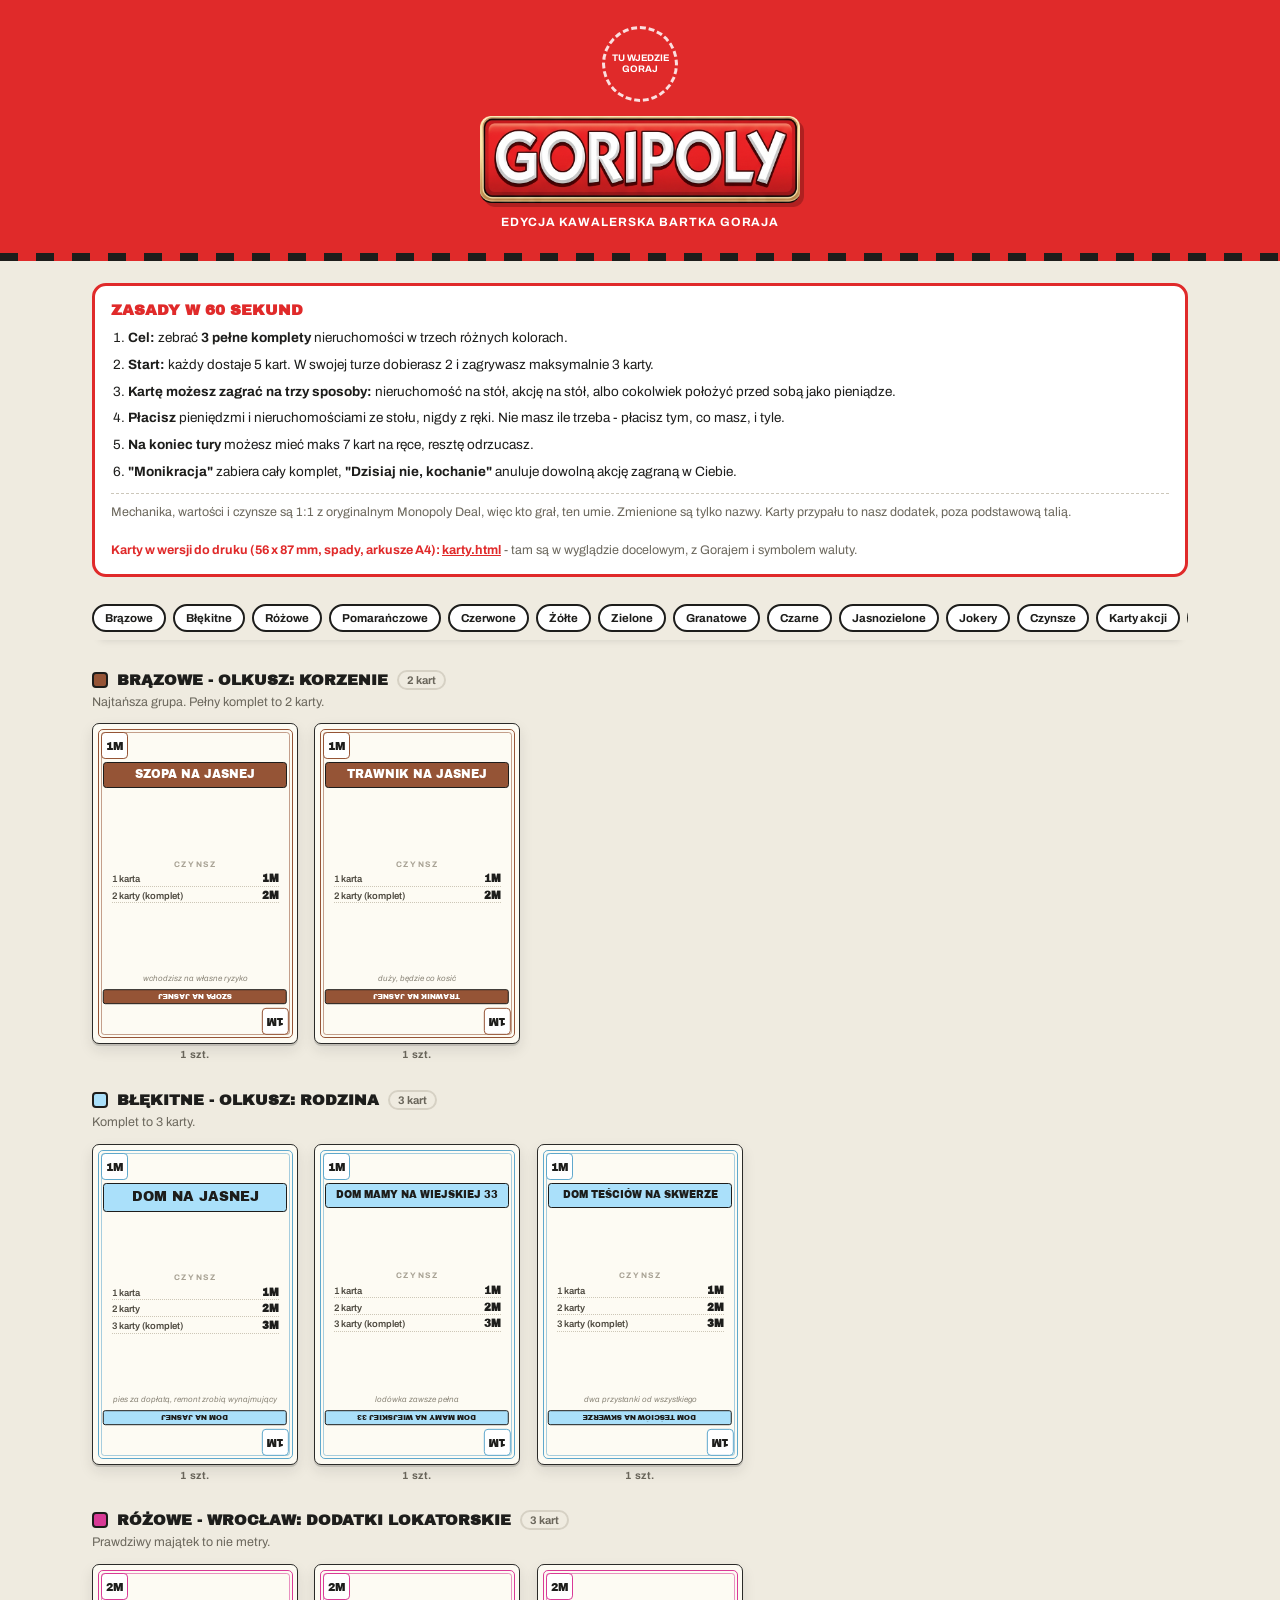
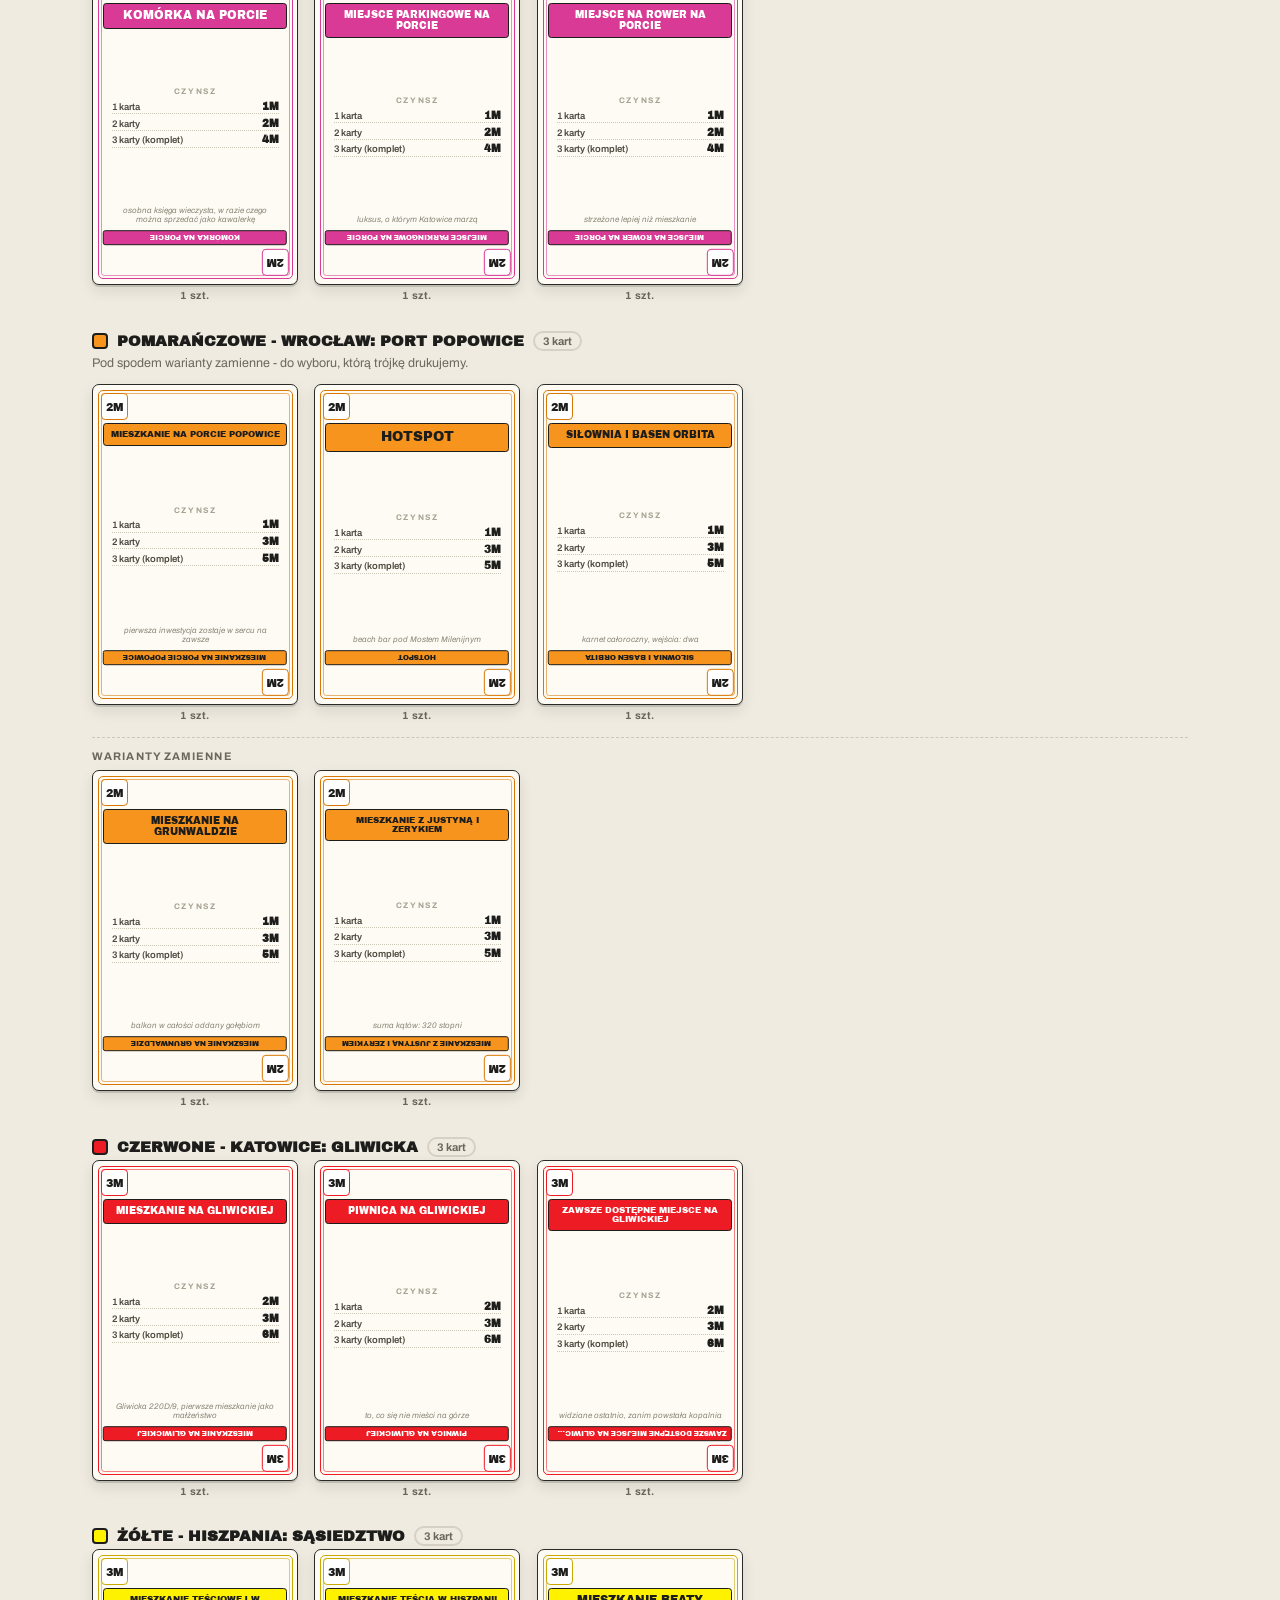
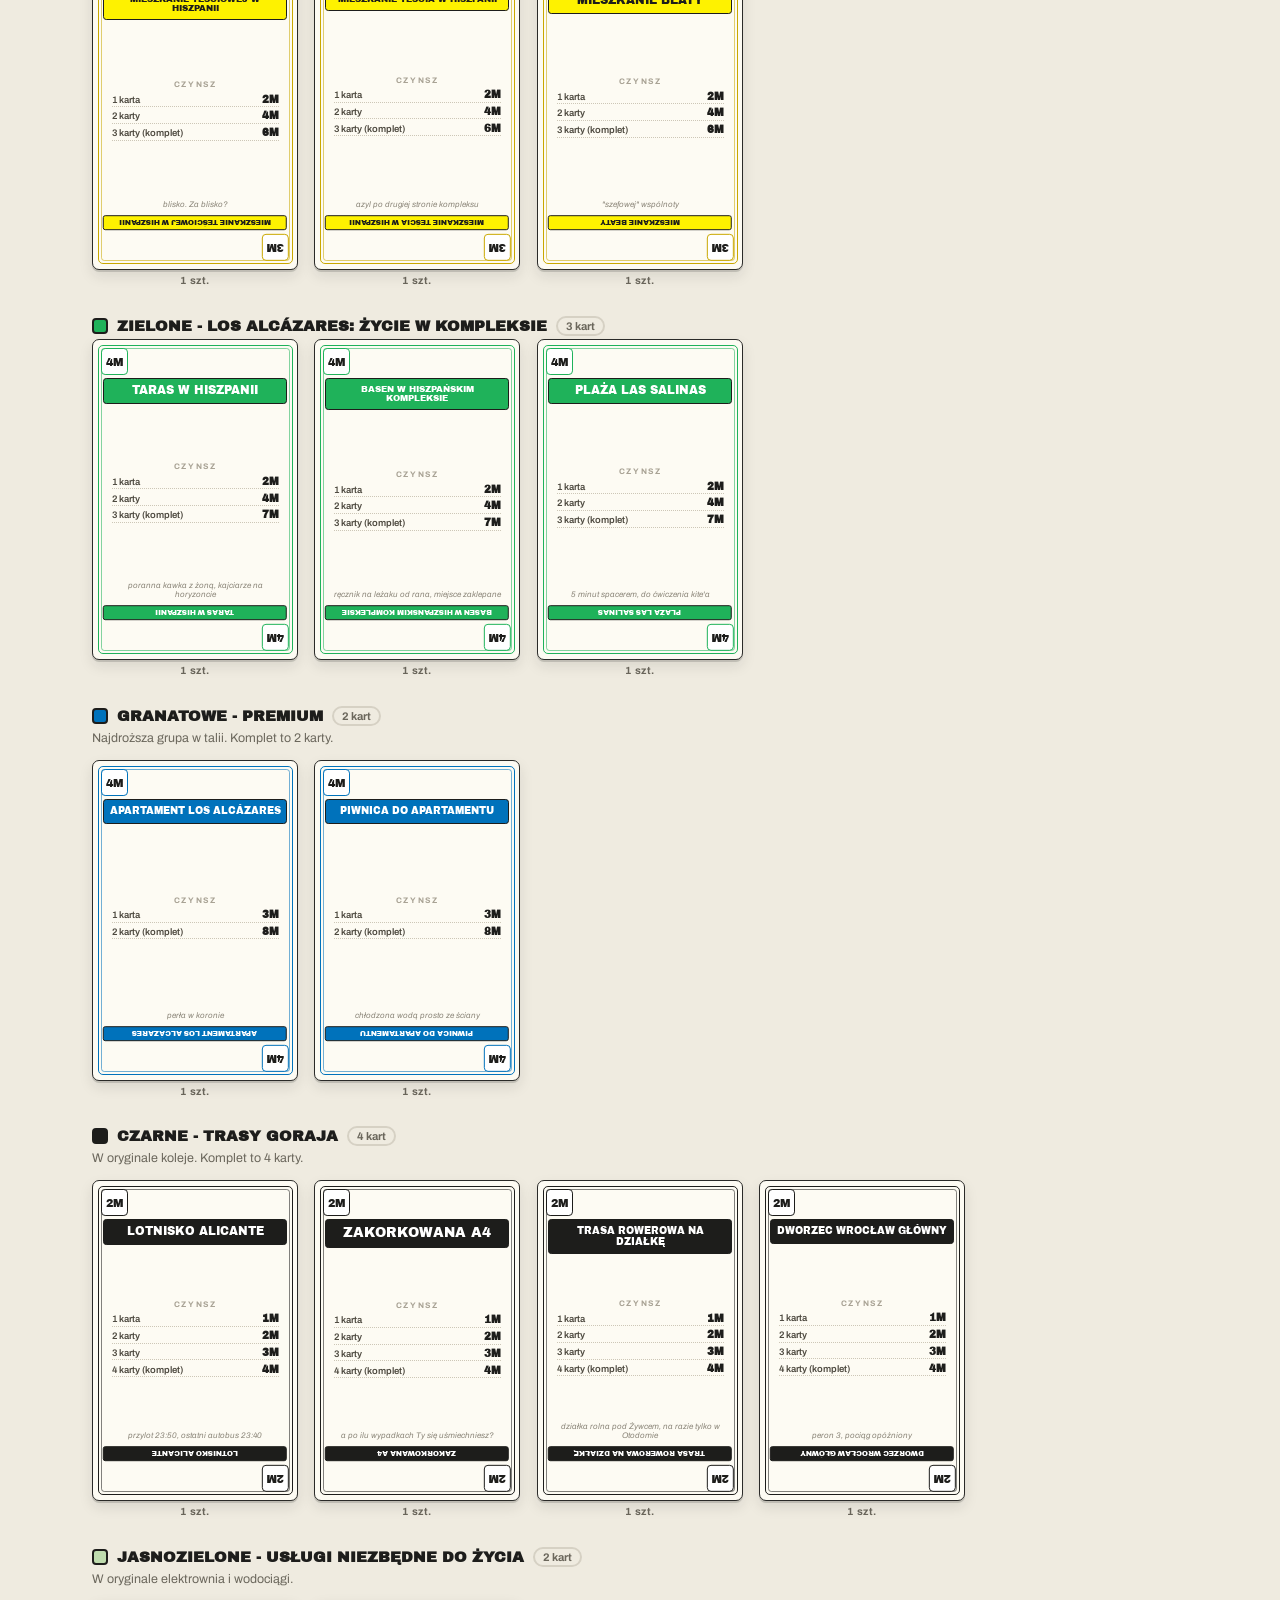
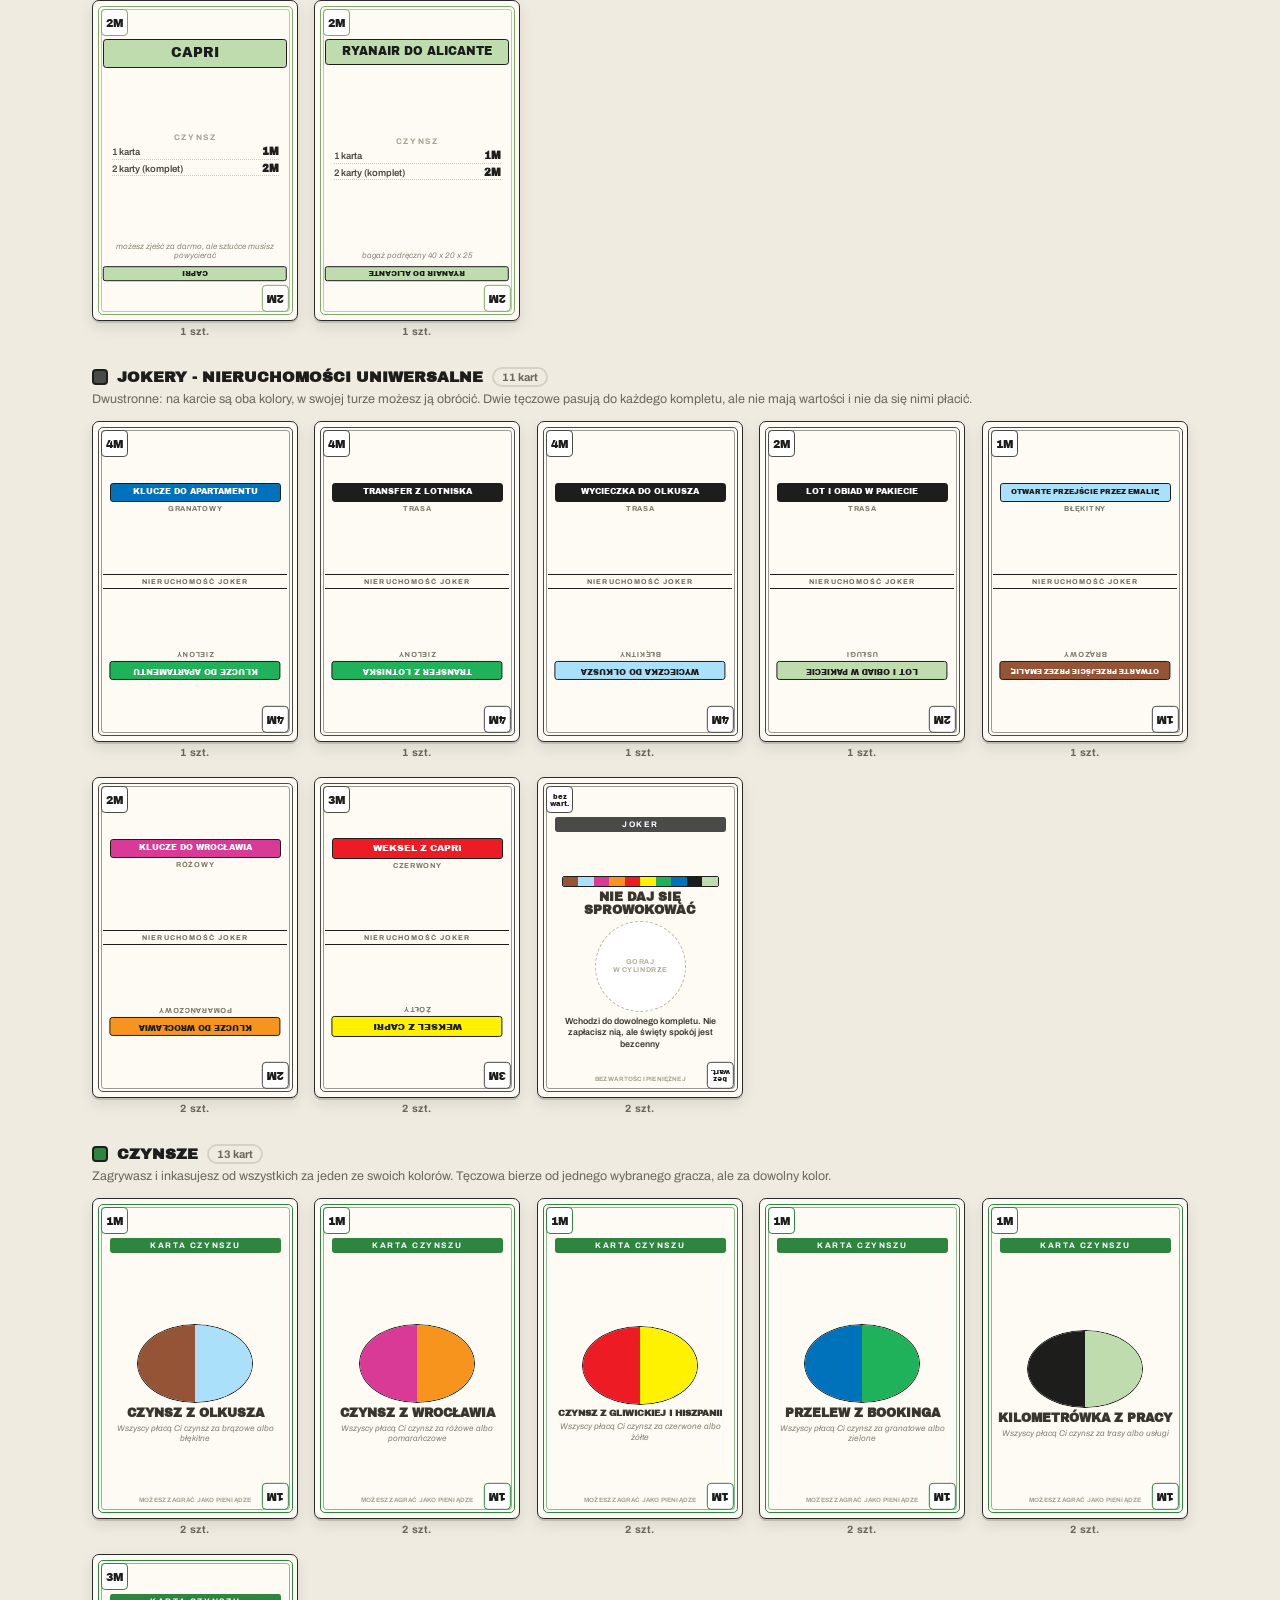
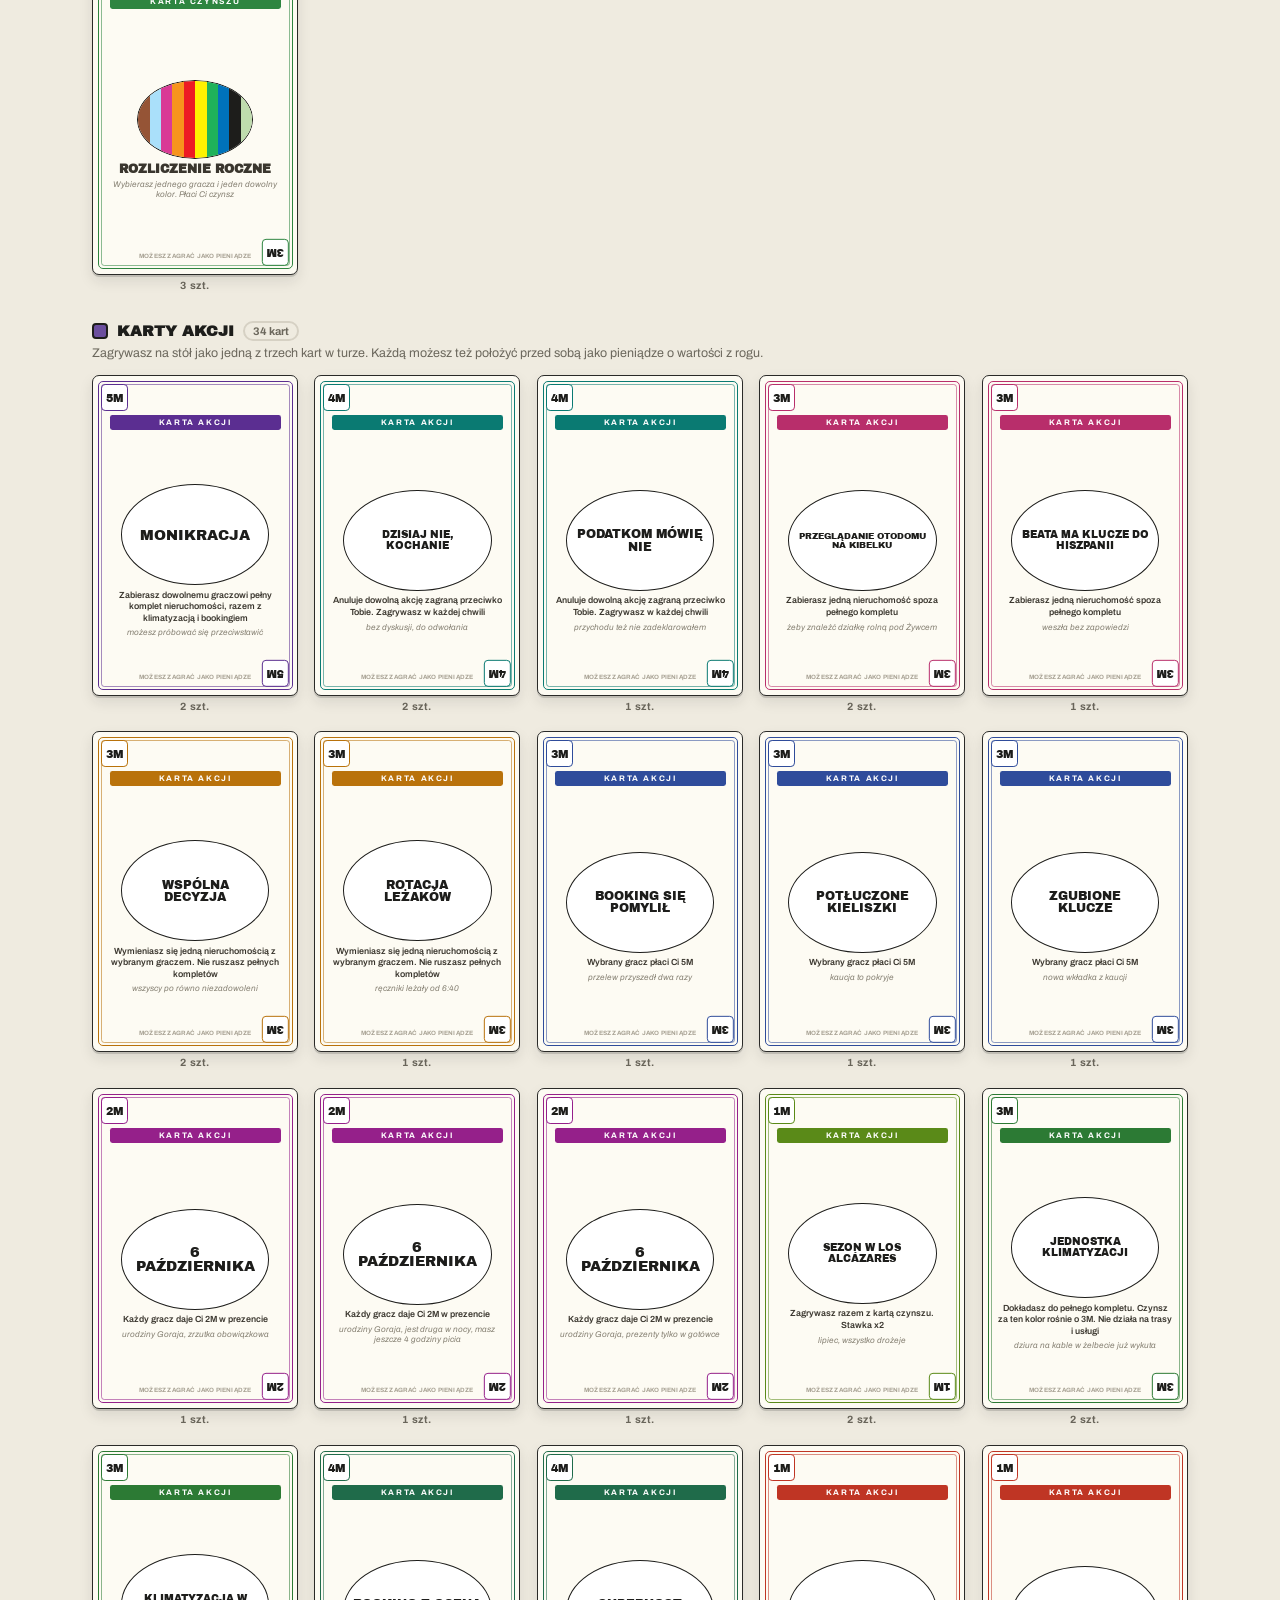
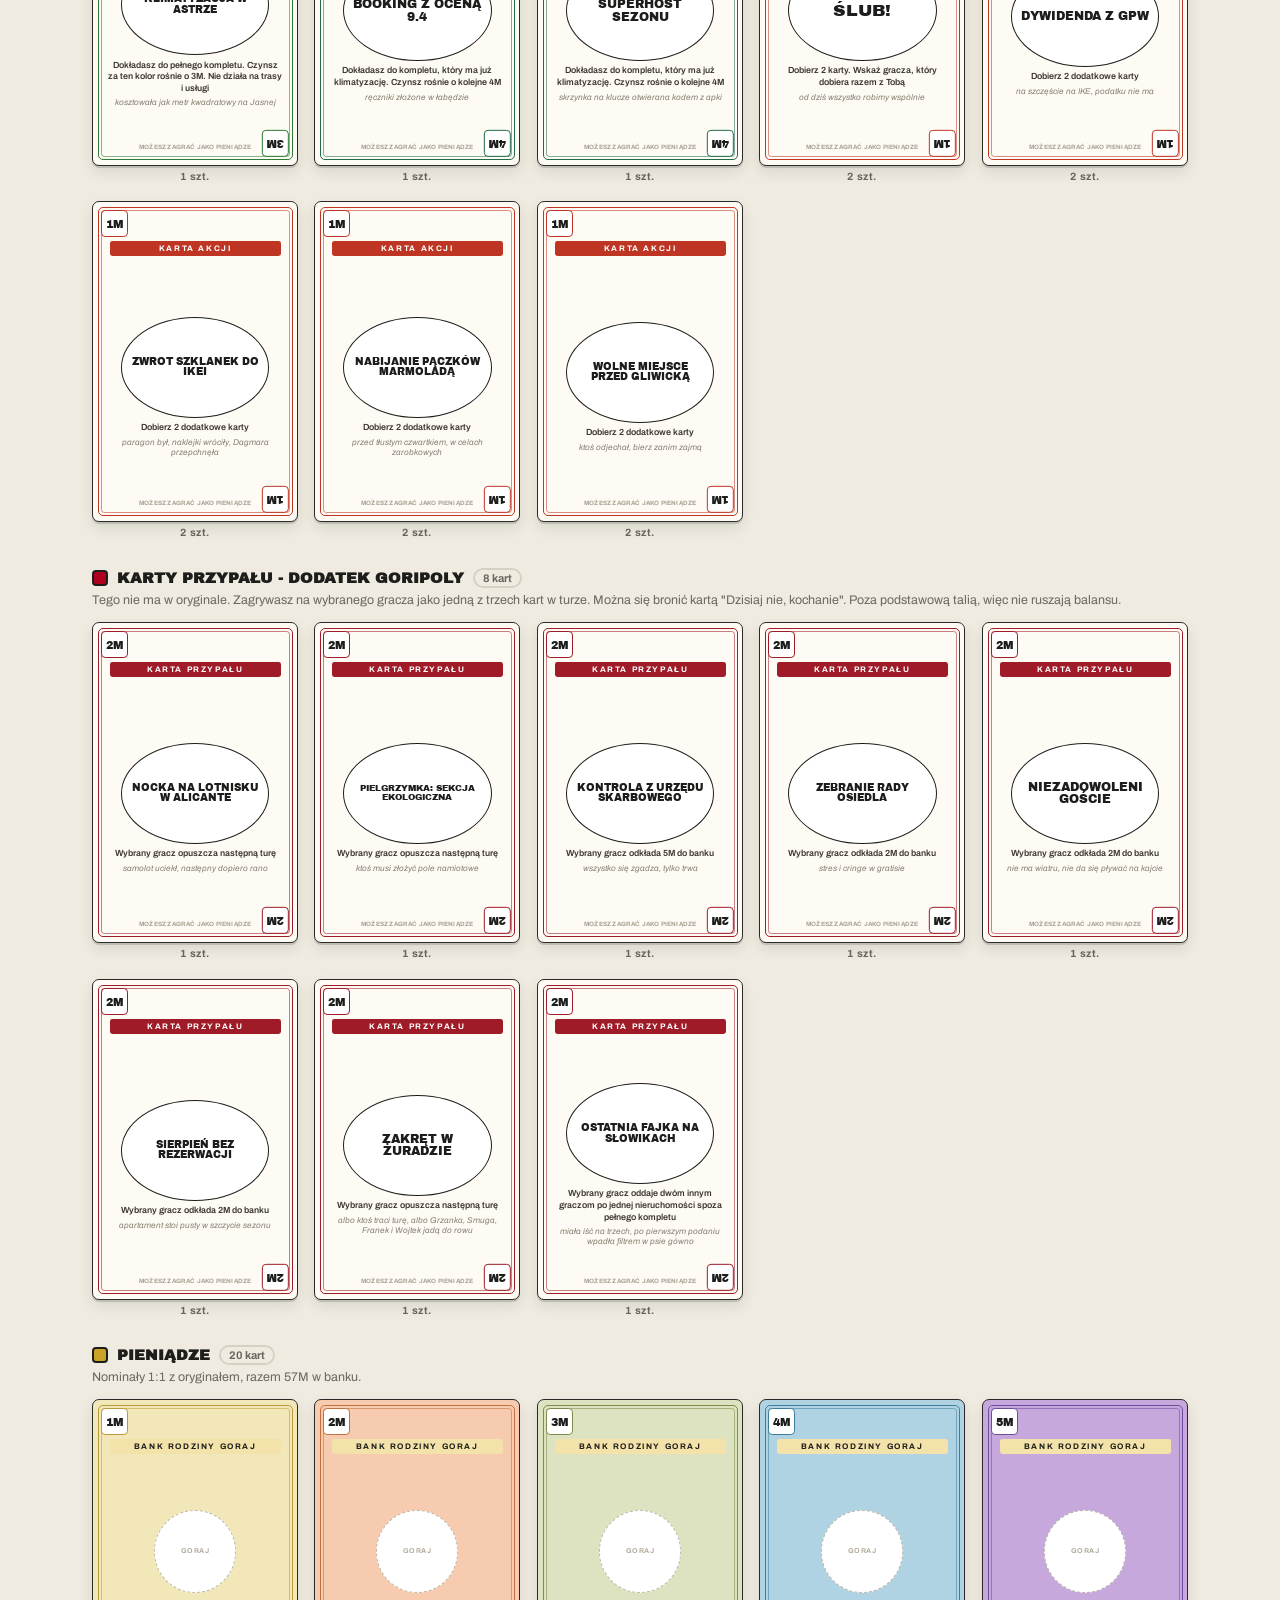
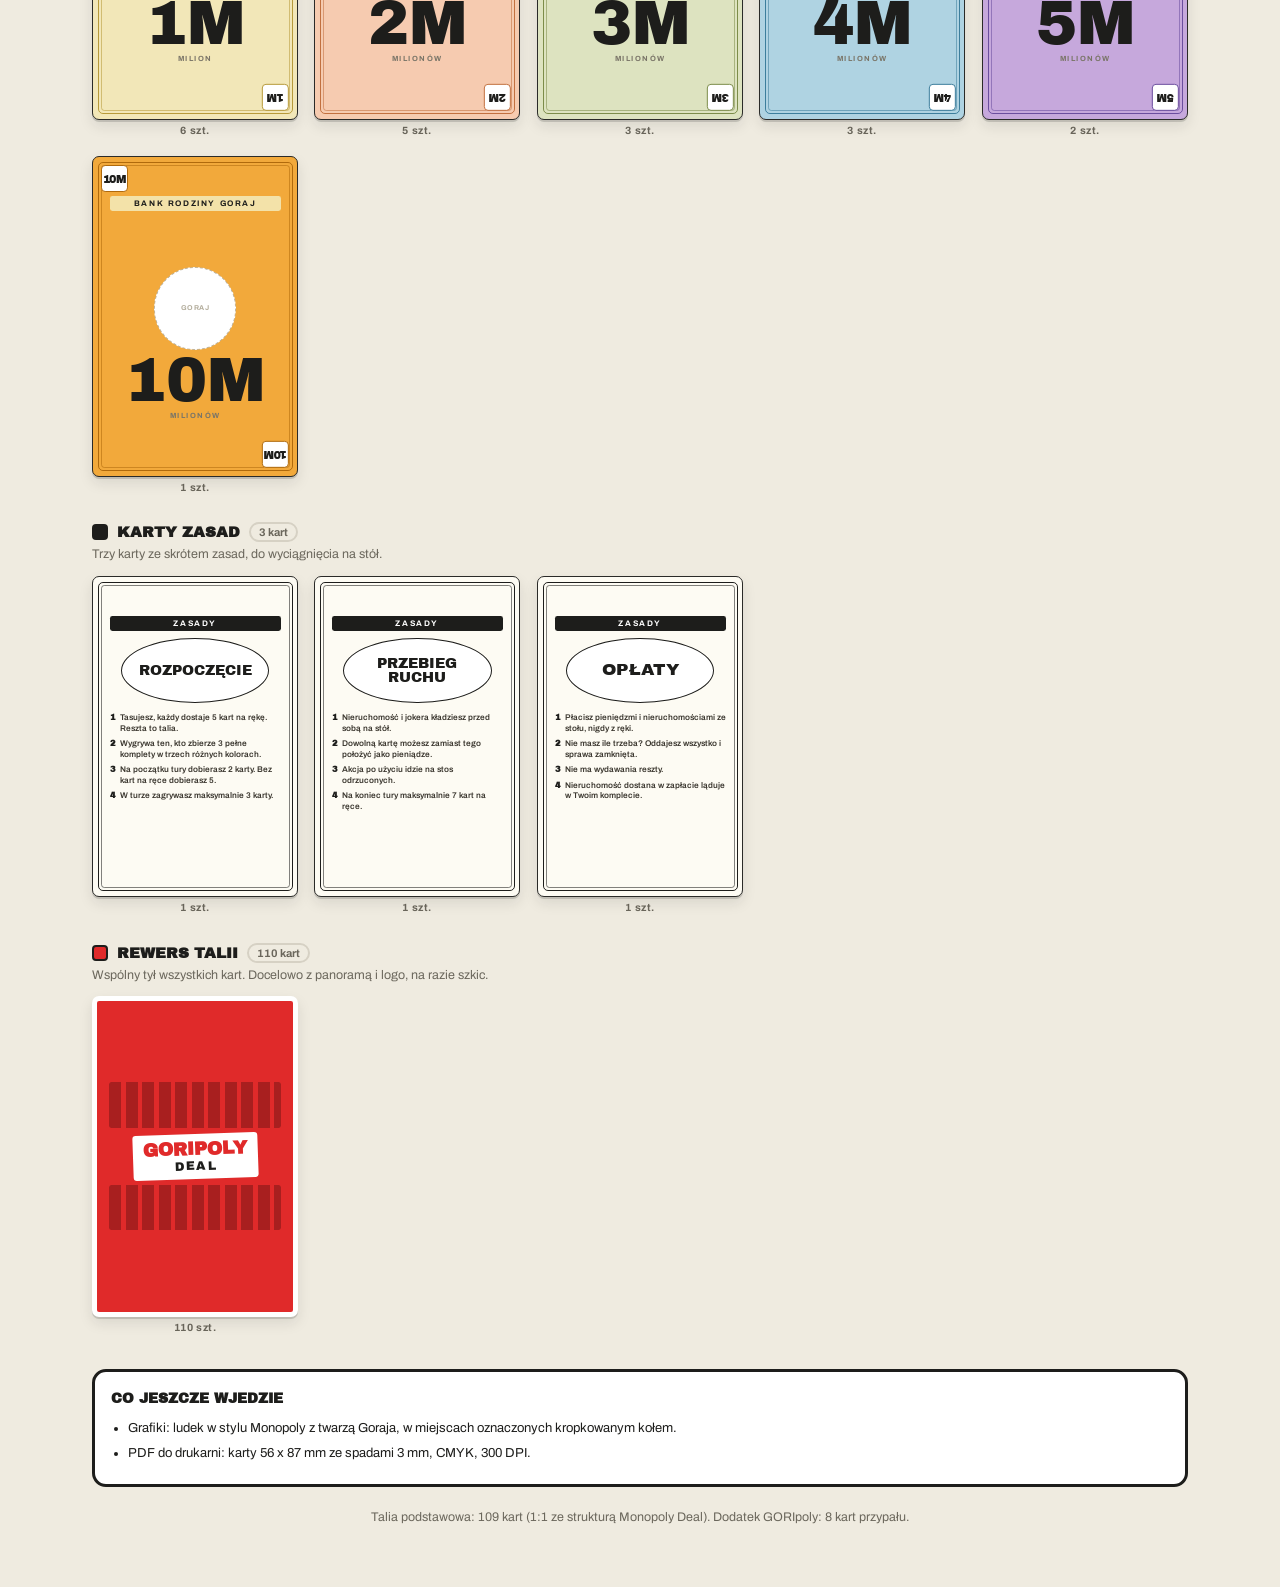
==== commit 63fd65a6: "Paczki zamiast obiadu u mamy, krotsze podpisy na Debt Collectorach - Pass Go: Obiad u Mamy -> Nabija" ====
--- a/index.html
+++ b/index.html
@@ -468,11 +468,11 @@
   {n:'Wspólna Decyzja',v:'3M',c:A.forced,t:'Wymieniasz się jedną nieruchomością z wybranym graczem. Nie ruszasz pełnych kompletów',s:'wszyscy po równo niezadowoleni',q:2},
   {n:'Rotacja Leżaków',v:'3M',c:A.forced,t:'Wymieniasz się jedną nieruchomością z wybranym graczem. Nie ruszasz pełnych kompletów',s:'ręczniki leżały od 6:40',q:1},
   {n:'Booking Się Pomylił',v:'3M',c:A.debt,t:'Wybrany gracz płaci Ci 5M',s:'przelew przyszedł dwa razy',q:1},
-  {n:'Potłuczone Kieliszki',v:'3M',c:A.debt,t:'Wybrany gracz płaci Ci 5M',s:'komplet był na wyposażeniu',q:1},
-  {n:'Zgubione Klucze',v:'3M',c:A.debt,t:'Wybrany gracz płaci Ci 5M',s:'wymiana wkładki na koszt gościa',q:1},
+  {n:'Potłuczone Kieliszki',v:'3M',c:A.debt,t:'Wybrany gracz płaci Ci 5M',s:'kaucja to pokryje',q:1},
+  {n:'Zgubione Klucze',v:'3M',c:A.debt,t:'Wybrany gracz płaci Ci 5M',s:'nowa wkładka z kaucji',q:1},
   {n:'6 Października',v:'2M',c:A.bday,t:'Każdy gracz daje Ci 2M w prezencie',s:'urodziny Goraja, zrzutka obowiązkowa',q:1},
   {n:'6 Października',v:'2M',c:A.bday,t:'Każdy gracz daje Ci 2M w prezencie',s:'urodziny Goraja, jest druga w nocy, masz jeszcze 4 godziny picia',q:1},
-  {n:'6 Października',v:'2M',c:A.bday,t:'Każdy gracz daje Ci 2M w prezencie',s:'urodziny Goraja, nie ma opcji, że kogoś nie było',q:1},
+  {n:'6 Października',v:'2M',c:A.bday,t:'Każdy gracz daje Ci 2M w prezencie',s:'urodziny Goraja, prezenty tylko w gotówce',q:1},
   {n:'Sezon w Los Alcázares',v:'1M',c:A.dbl,t:'Zagrywasz razem z kartą czynszu. Stawka x2',s:'lipiec, wszystko drożeje',q:2},
   {n:'Jednostka Klimatyzacji',v:'3M',c:A.house,t:'Dokładasz do pełnego kompletu. Czynsz za ten kolor rośnie o 3M. Nie działa na trasy i usługi',s:'dziura na kable w żelbecie już wykuta',q:2},
   {n:'Klimatyzacja w Astrze',v:'3M',c:A.house,t:'Dokładasz do pełnego kompletu. Czynsz za ten kolor rośnie o 3M. Nie działa na trasy i usługi',s:'kosztowała jak metr kwadratowy na Jasnej',q:1},
@@ -481,7 +481,7 @@
   {n:'Ślub!',v:'1M',c:A.pass,t:'Dobierz 2 karty. Wskaż gracza, który dobiera razem z Tobą',s:'od dziś wszystko robimy wspólnie',q:2},
   {n:'Dywidenda z GPW',v:'1M',c:A.pass,t:'Dobierz 2 dodatkowe karty',s:'na szczęście na IKE, podatku nie ma',q:2},
   {n:'Zwrot Szklanek do Ikei',v:'1M',c:A.pass,t:'Dobierz 2 dodatkowe karty',s:'paragon był, naklejki wróciły, Dagmara przepchnęła',q:2},
-  {n:'Obiad u Mamy',v:'1M',c:A.pass,t:'Dobierz 2 dodatkowe karty',s:'wychodzisz z pełnym brzuchem i słoikami',q:2},
+  {n:'Nabijanie Pączków Marmoladą',v:'1M',c:A.pass,t:'Dobierz 2 dodatkowe karty',s:'przed tłustym czwartkiem, w celach zarobkowych',q:2},
   {n:'Wolne Miejsce przed Gliwicką',v:'1M',c:A.pass,t:'Dobierz 2 dodatkowe karty',s:'ktoś odjechał, bierz zanim zajmą',q:2},
 ]},
 
@@ -492,9 +492,9 @@
   {n:'Pielgrzymka: Sekcja Ekologiczna',v:'2M',c:A.oops,kind:'Karta przypału',t:'Wybrany gracz opuszcza następną turę',s:'ktoś musi złożyć pole namiotowe',q:1},
   {n:'Kontrola z Urzędu Skarbowego',v:'2M',c:A.oops,kind:'Karta przypału',t:'Wybrany gracz odkłada 5M do banku',s:'wszystko się zgadza, tylko trwa',q:1},
   {n:'Zebranie Rady Osiedla',v:'2M',c:A.oops,kind:'Karta przypału',t:'Wybrany gracz odkłada 2M do banku',s:'stres i cringe w gratisie',q:1},
-  {n:'Beata i Niezadowoleni Goście',v:'2M',c:A.oops,kind:'Karta przypału',t:'Wybrany gracz odkłada 2M do banku',s:'nie wieje, nie popływasz',q:1},
+  {n:'Niezadowoleni Goście',v:'2M',c:A.oops,kind:'Karta przypału',t:'Wybrany gracz odkłada 2M do banku',s:'nie ma wiatru, nie da się pływać na kajcie',q:1},
   {n:'Sierpień bez Rezerwacji',v:'2M',c:A.oops,kind:'Karta przypału',t:'Wybrany gracz odkłada 2M do banku',s:'apartament stoi pusty w szczycie sezonu',q:1},
-  {n:'Zakręt w Żuradzie',v:'2M',c:A.oops,kind:'Karta przypału',t:'Wybrany gracz opuszcza następną turę',s:'Grzanka, Smuga, Franek i Wojtek mogli tam zginąć, Goraj prowadził',q:1},
+  {n:'Zakręt w Żuradzie',v:'2M',c:A.oops,kind:'Karta przypału',t:'Wybrany gracz opuszcza następną turę',s:'albo ktoś traci turę, albo Grzanka, Smuga, Franek i Wojtek jadą do rowu',q:1},
   {n:'Ostatnia Fajka na Słowikach',v:'2M',c:A.oops,kind:'Karta przypału',t:'Wybrany gracz oddaje dwóm innym graczom po jednej nieruchomości spoza pełnego kompletu',s:'miała iść na trzech, po pierwszym podaniu wpadła filtrem w psie gówno',q:1},
 ]},
 
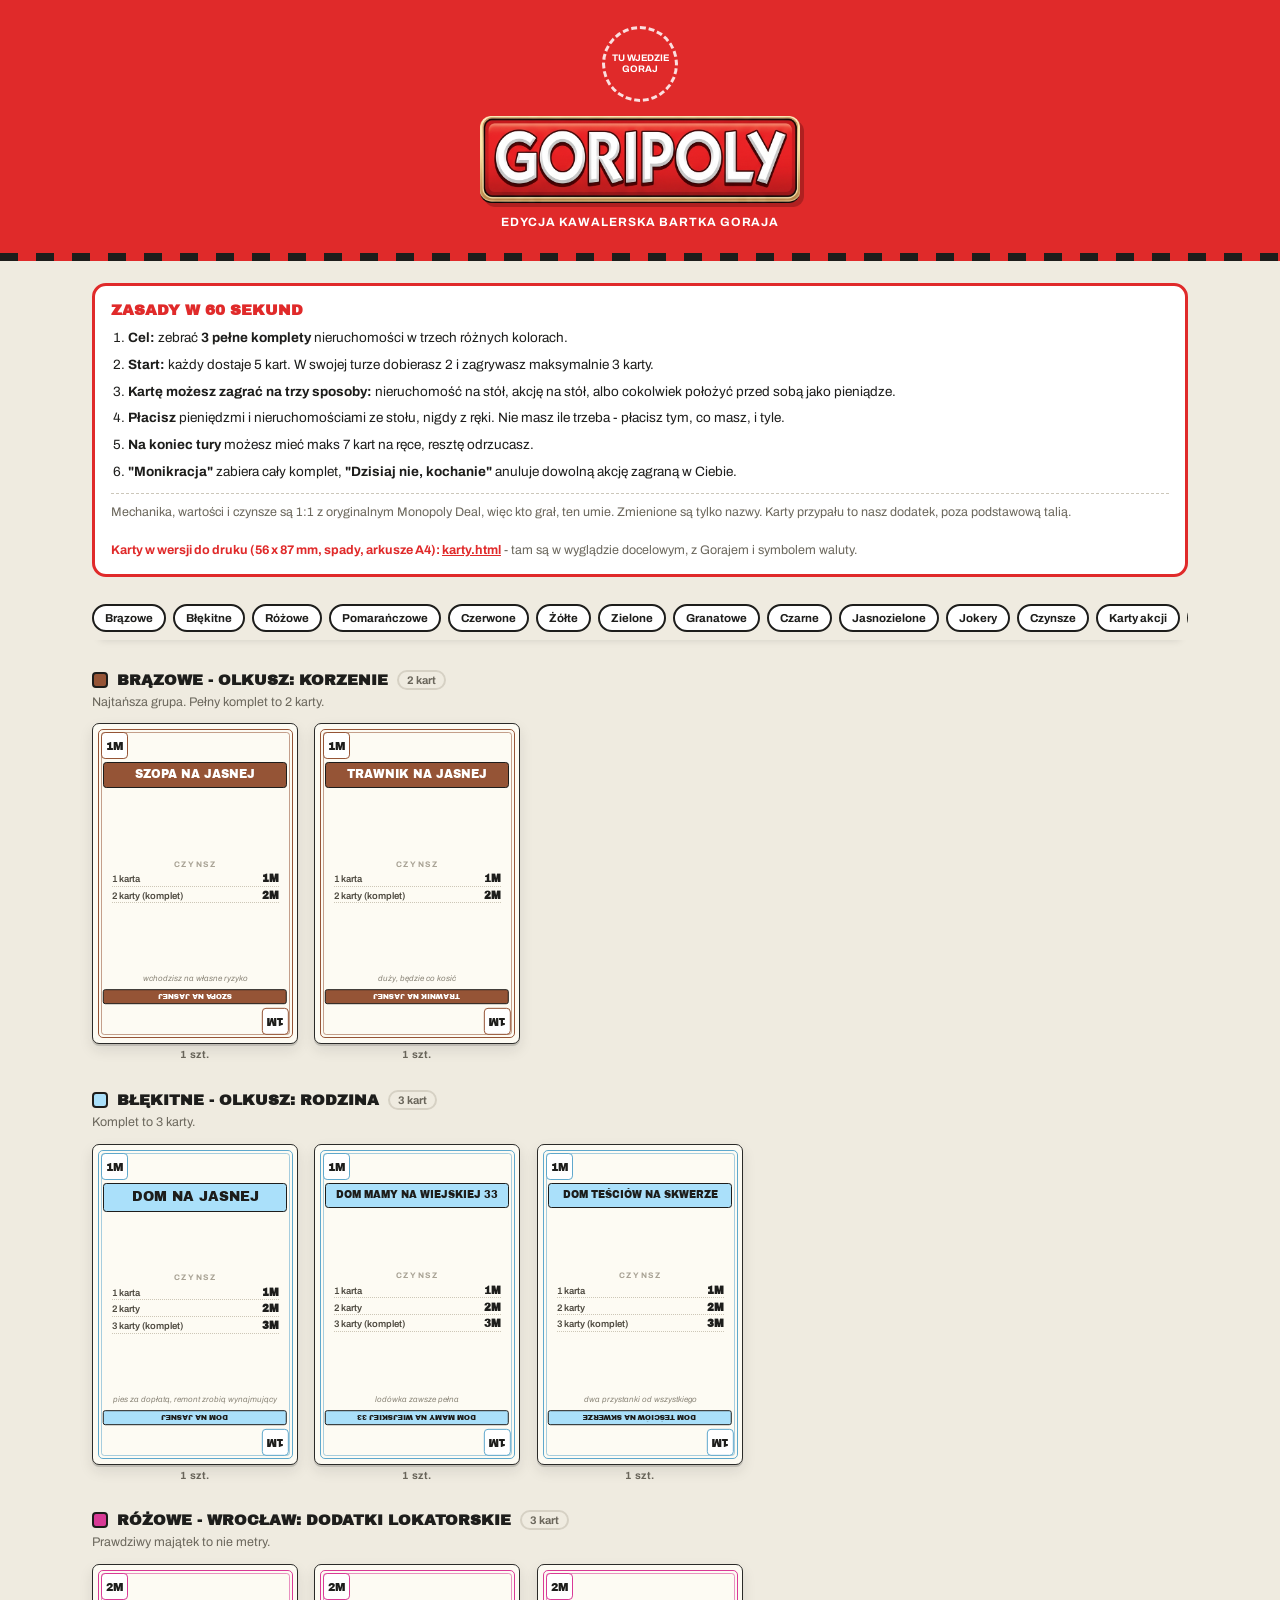
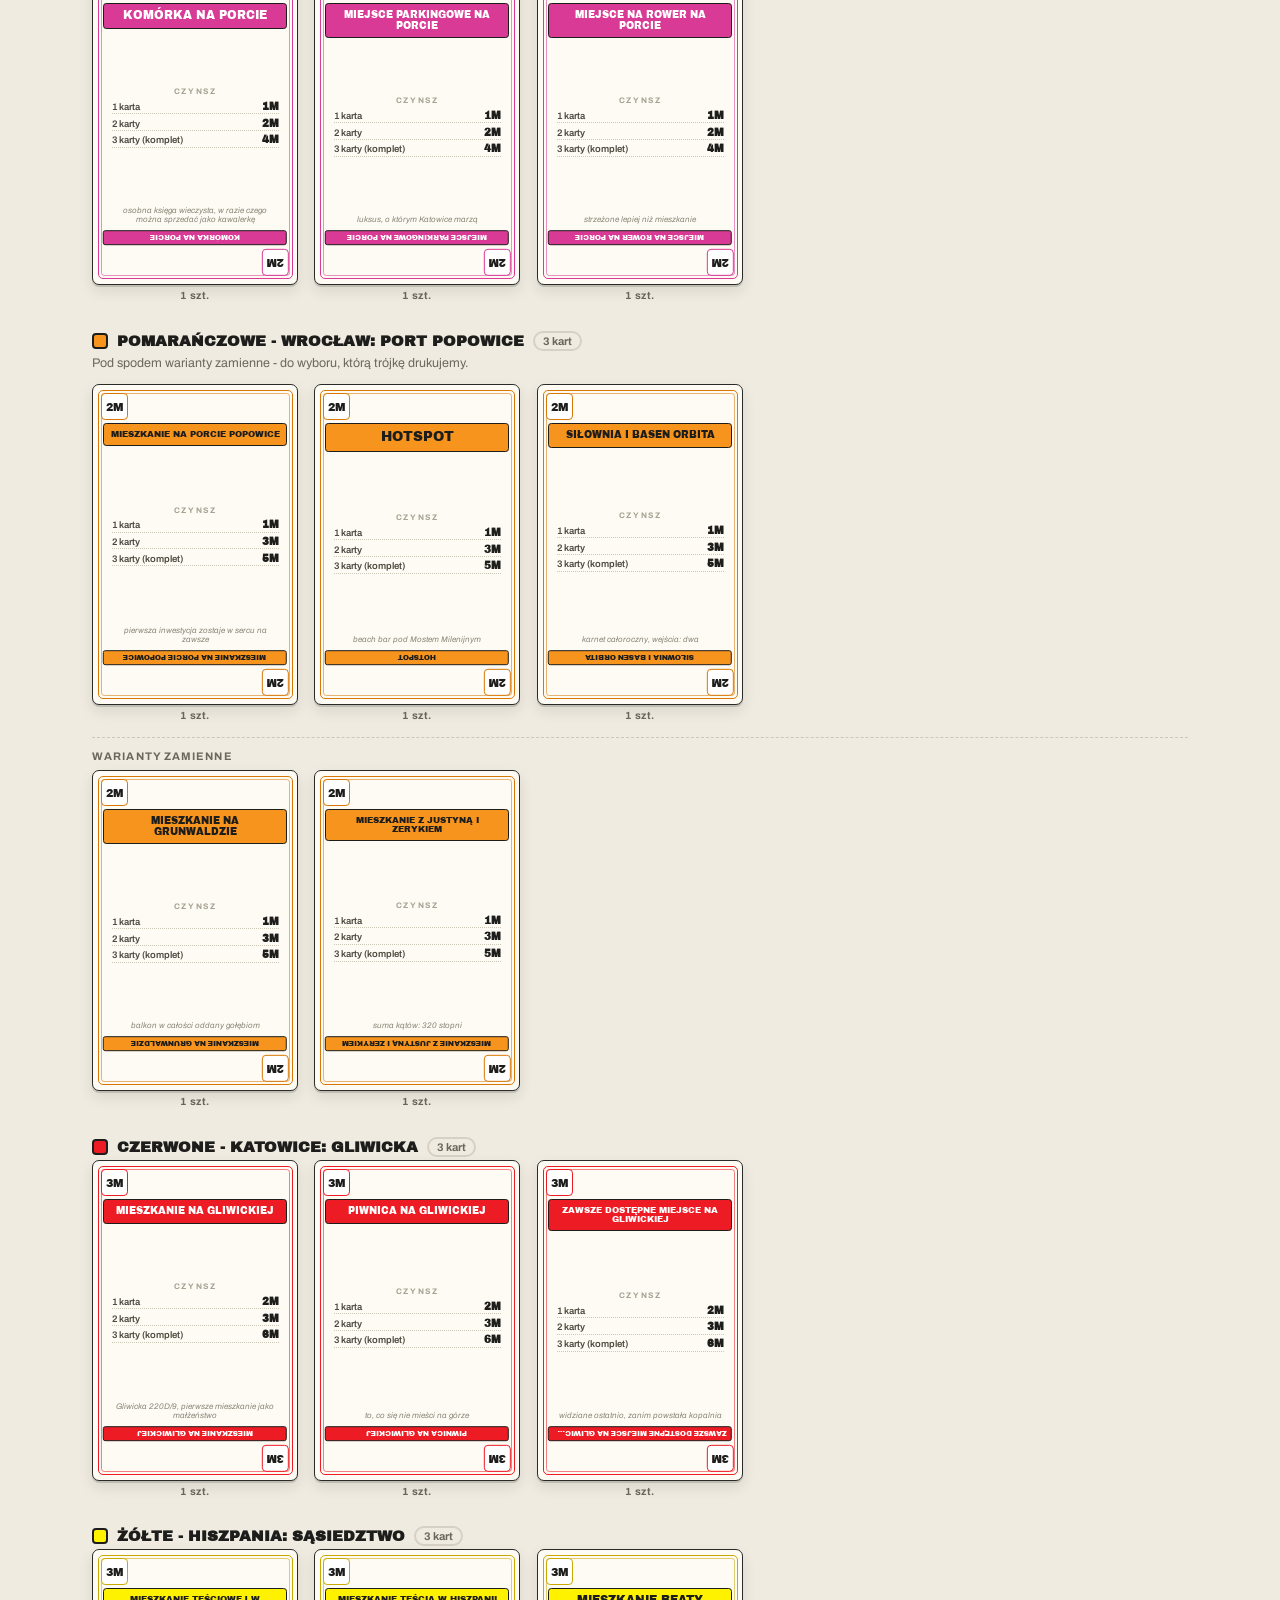
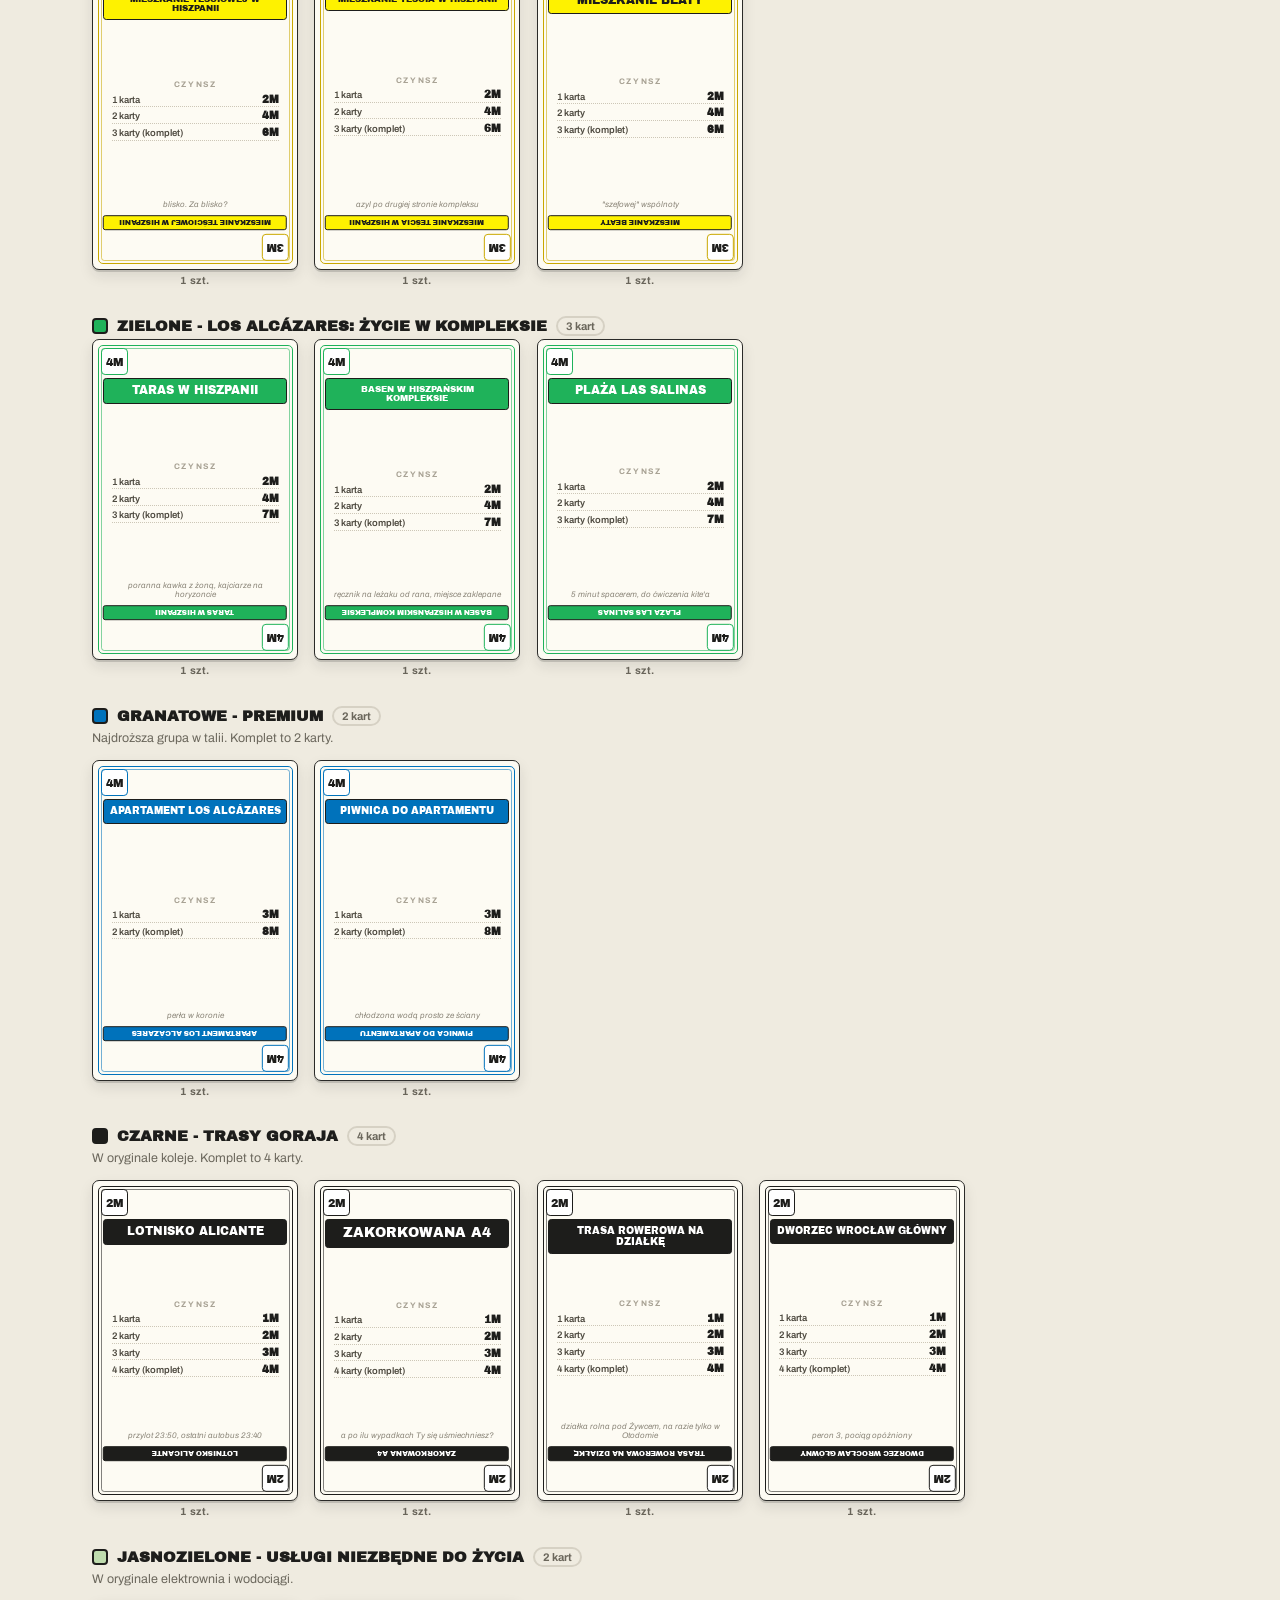
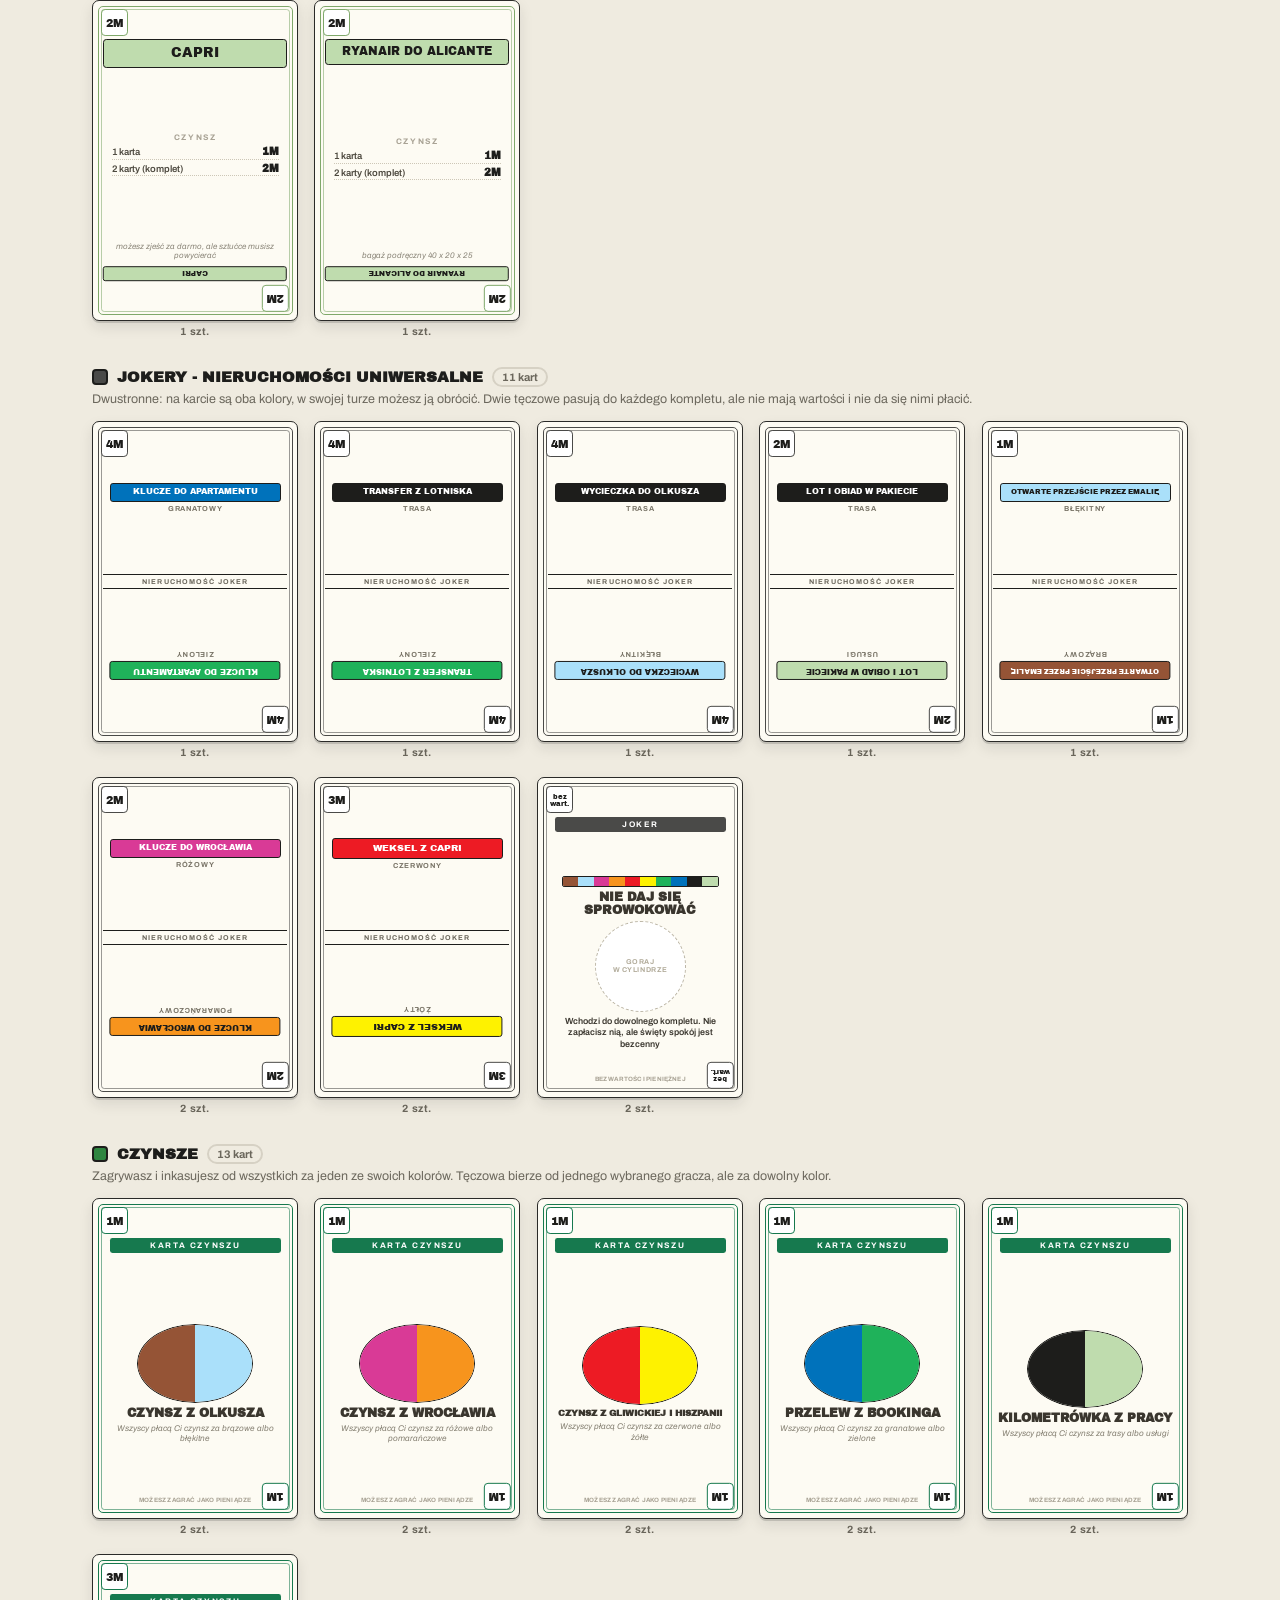
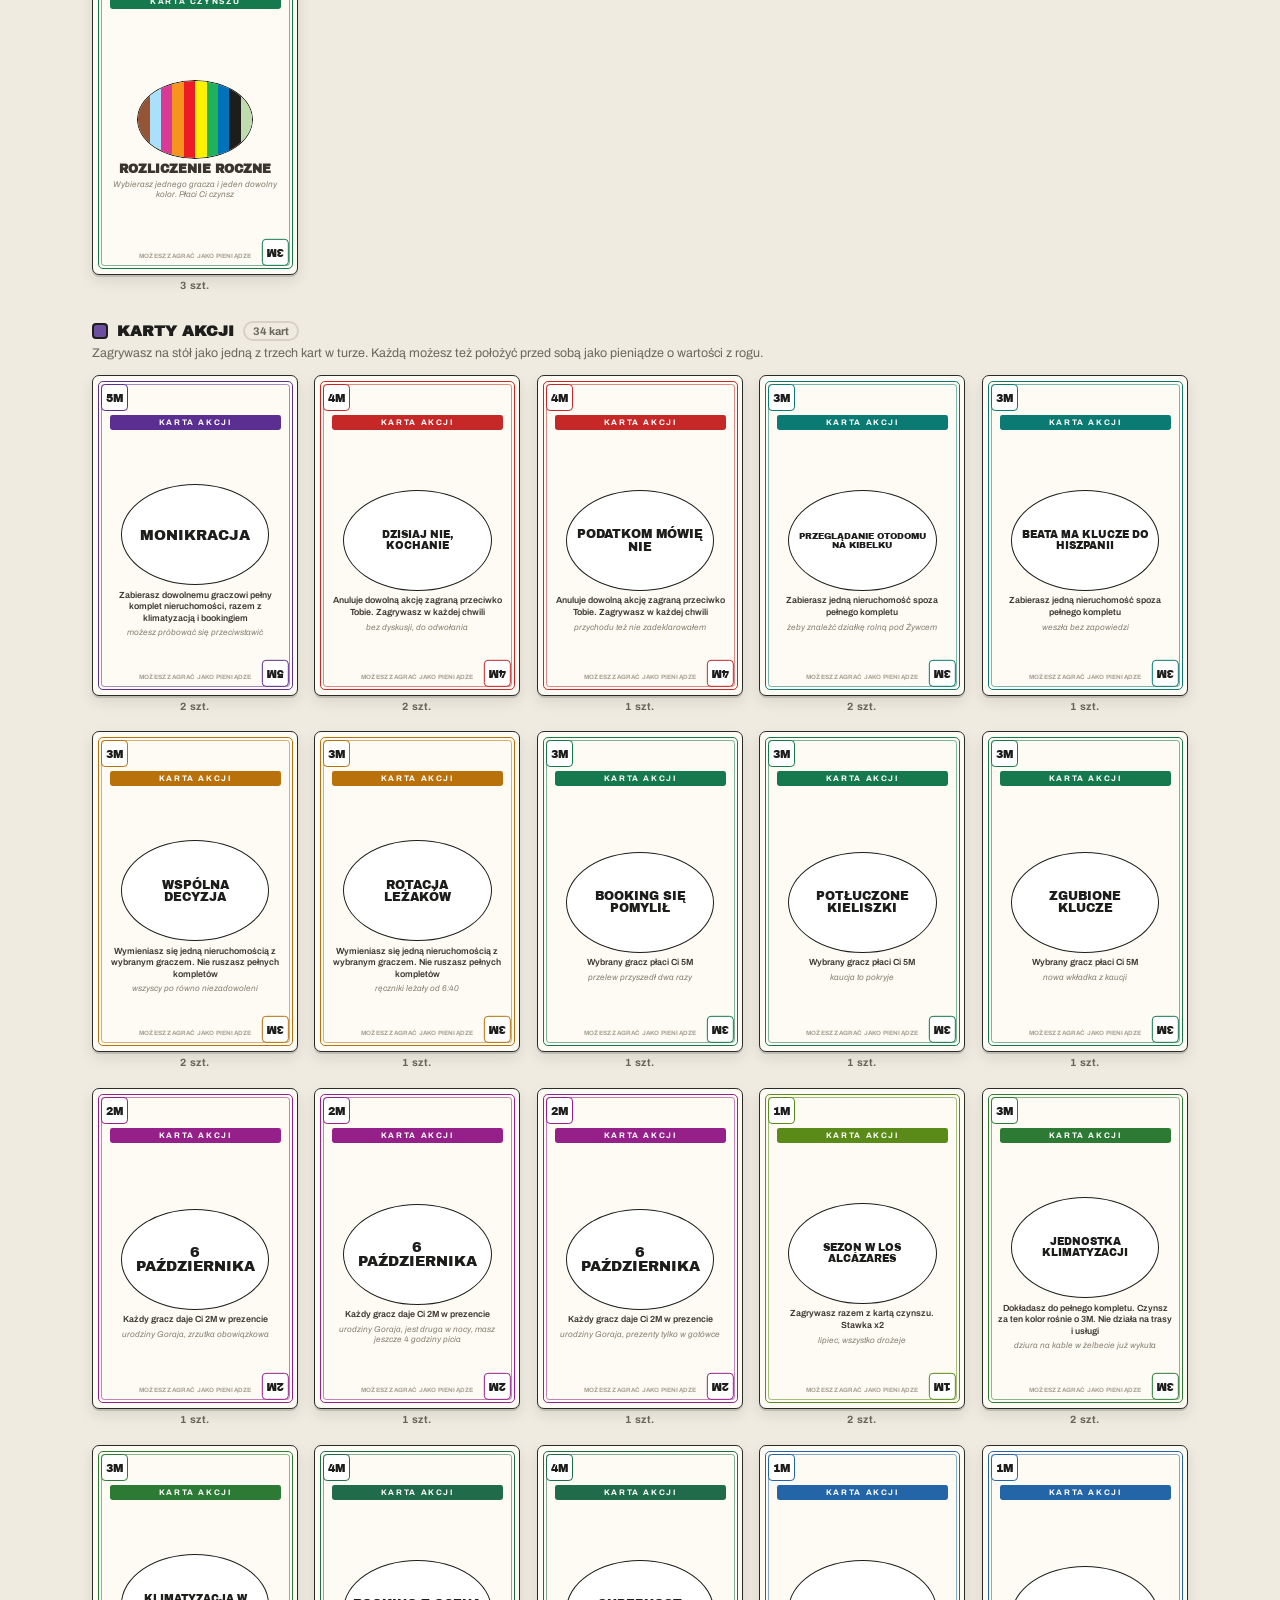
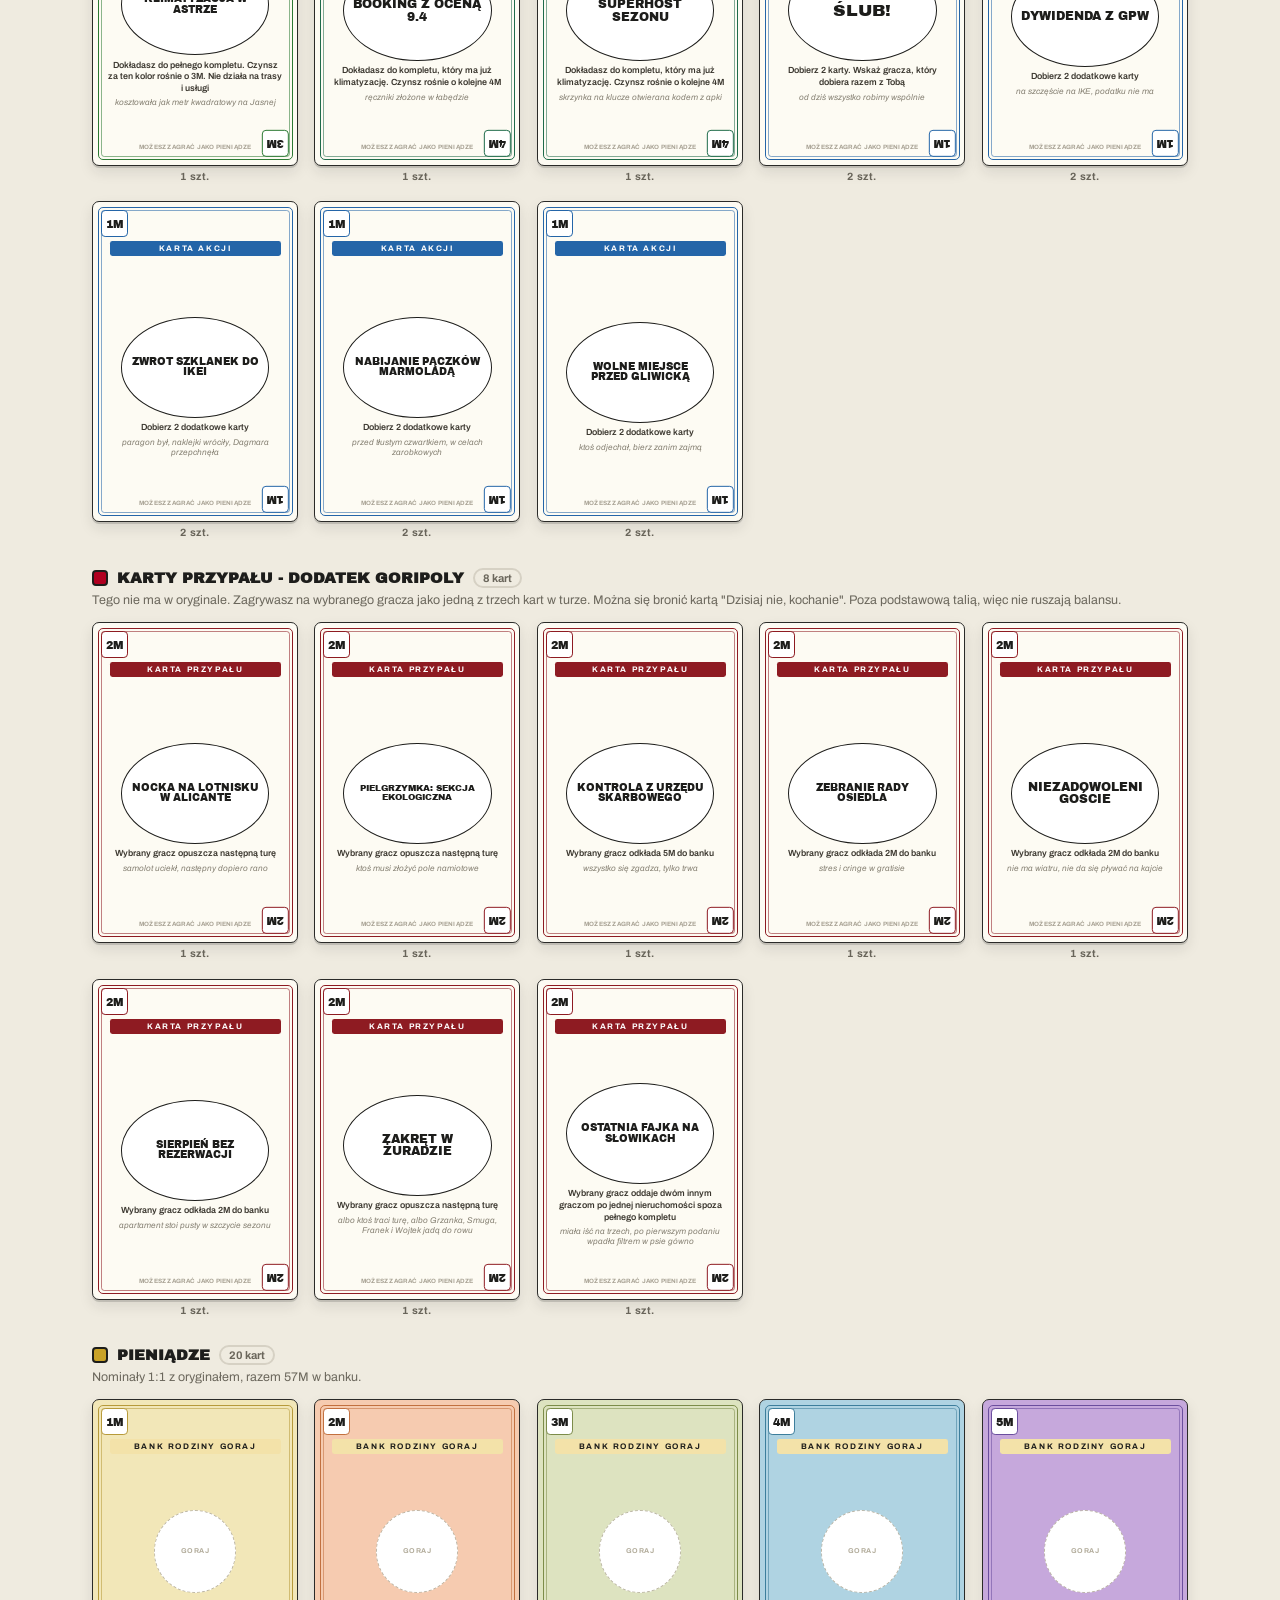
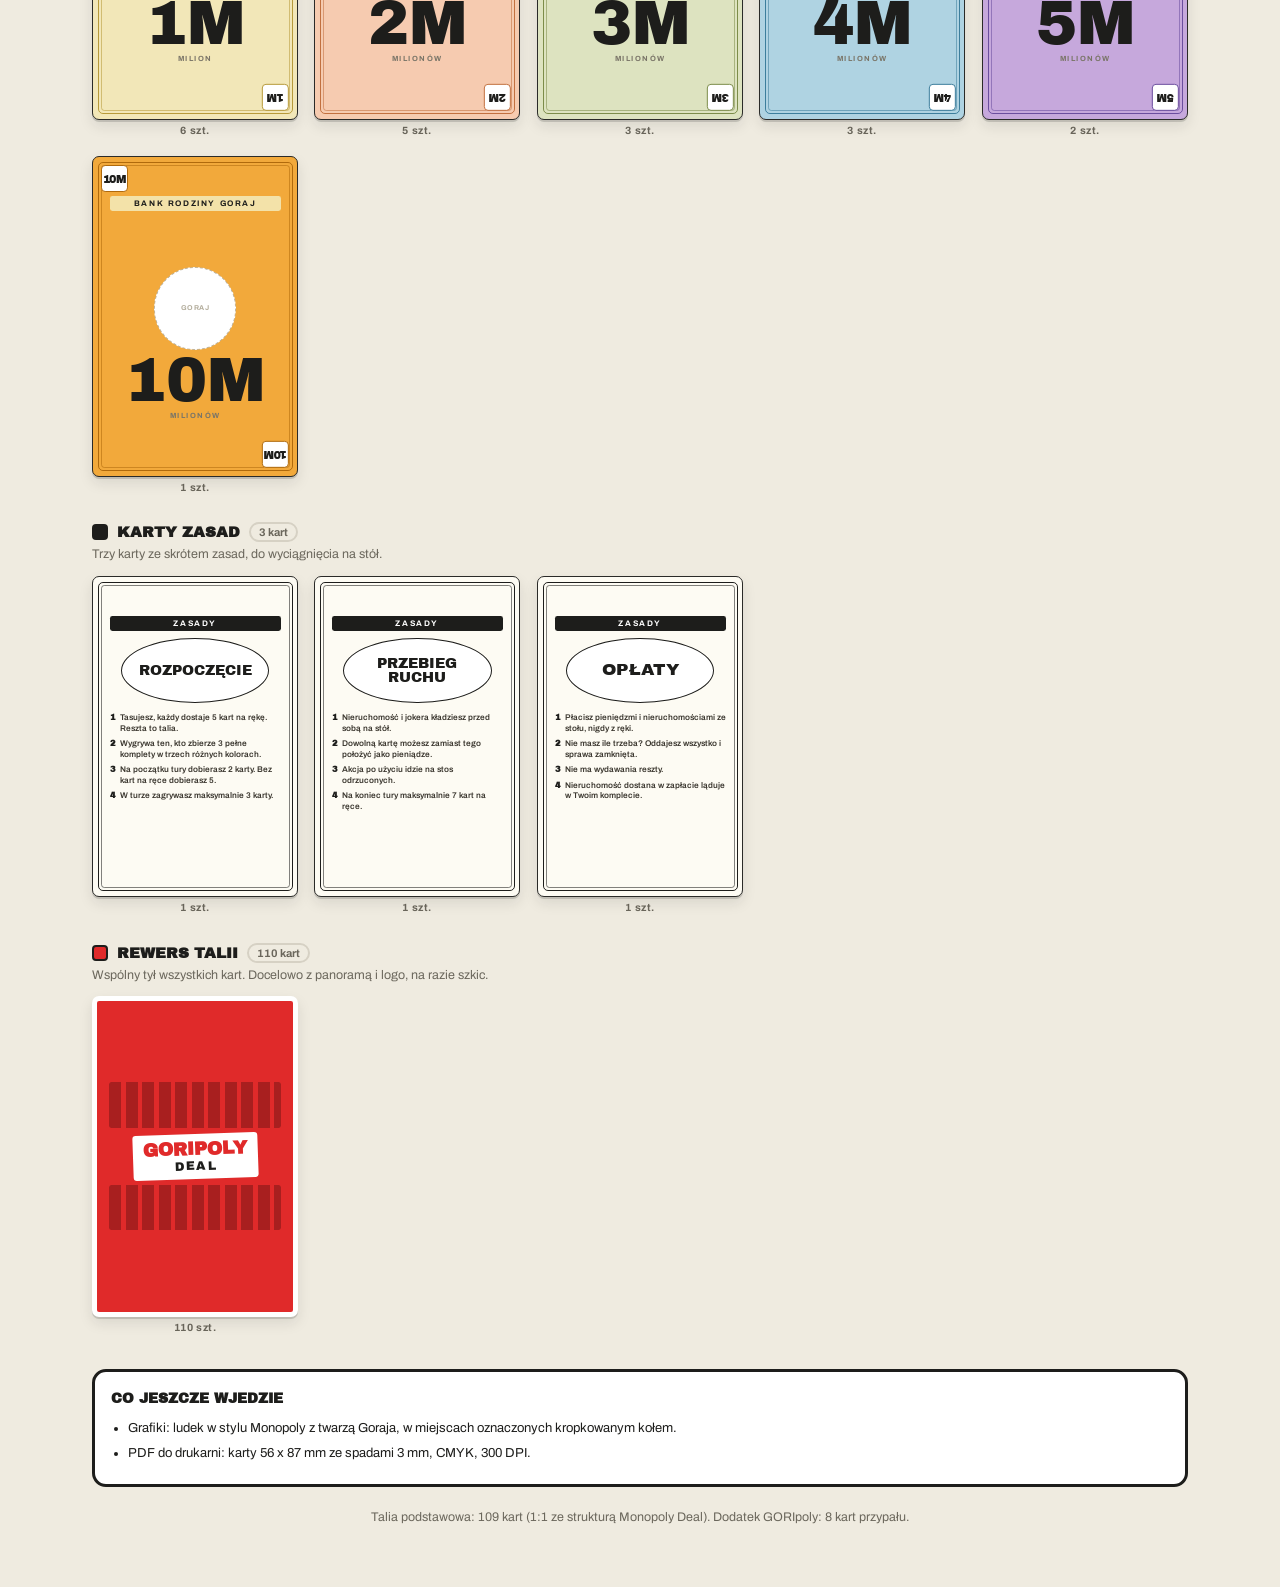
==== commit b897b809: "Kolory kart akcji wg tego co karta robi z majatkiem Kolor przestaje byc dekoracja i zaczyna cos znac" ====
--- a/index.html
+++ b/index.html
@@ -216,9 +216,9 @@
   yellow:'żółty',green:'zielony',dkblue:'granatowy',rail:'trasa',util:'usługi'};
 
 /* akcenty spójne z paletą kart do druku (karty.html -> PALETTE) */
-const A = {pass:'#BF3524',sly:'#B82E6B',forced:'#B9720B',debt:'#2F4C9B',bday:'#95208A',
-  jsn:'#0A7A72',house:'#2C7A34',hotel:'#1F6B4A',breaker:'#5B2E91',dbl:'#5A8A18',
-  oops:'#9E1B27',rules:'#1D1D1B',wild:'#4A4A48',rent:'#2E8540',money:'#C9A227'};
+const A = {pass:'#2465A8',sly:'#0A7A72',forced:'#B9720B',debt:'#16794E',bday:'#95208A',
+  jsn:'#C62828',house:'#2C7A34',hotel:'#1F6B4A',breaker:'#5B2E91',dbl:'#5A8A18',
+  oops:'#8E1B22',rules:'#1D1D1B',wild:'#4A4A48',rent:'#16794E',money:'#C9A227'};
 
 function esc(s){return String(s==null?'':s).replace(/[&<>]/g,c=>({'&':'&amp;','<':'&lt;','>':'&gt;'}[c]))}
 function embSize(n){const L=n.length;return L<=9?8.4:L<=14?7:L<=20?5.9:L<=28?5:L<=38?4.3:3.8}
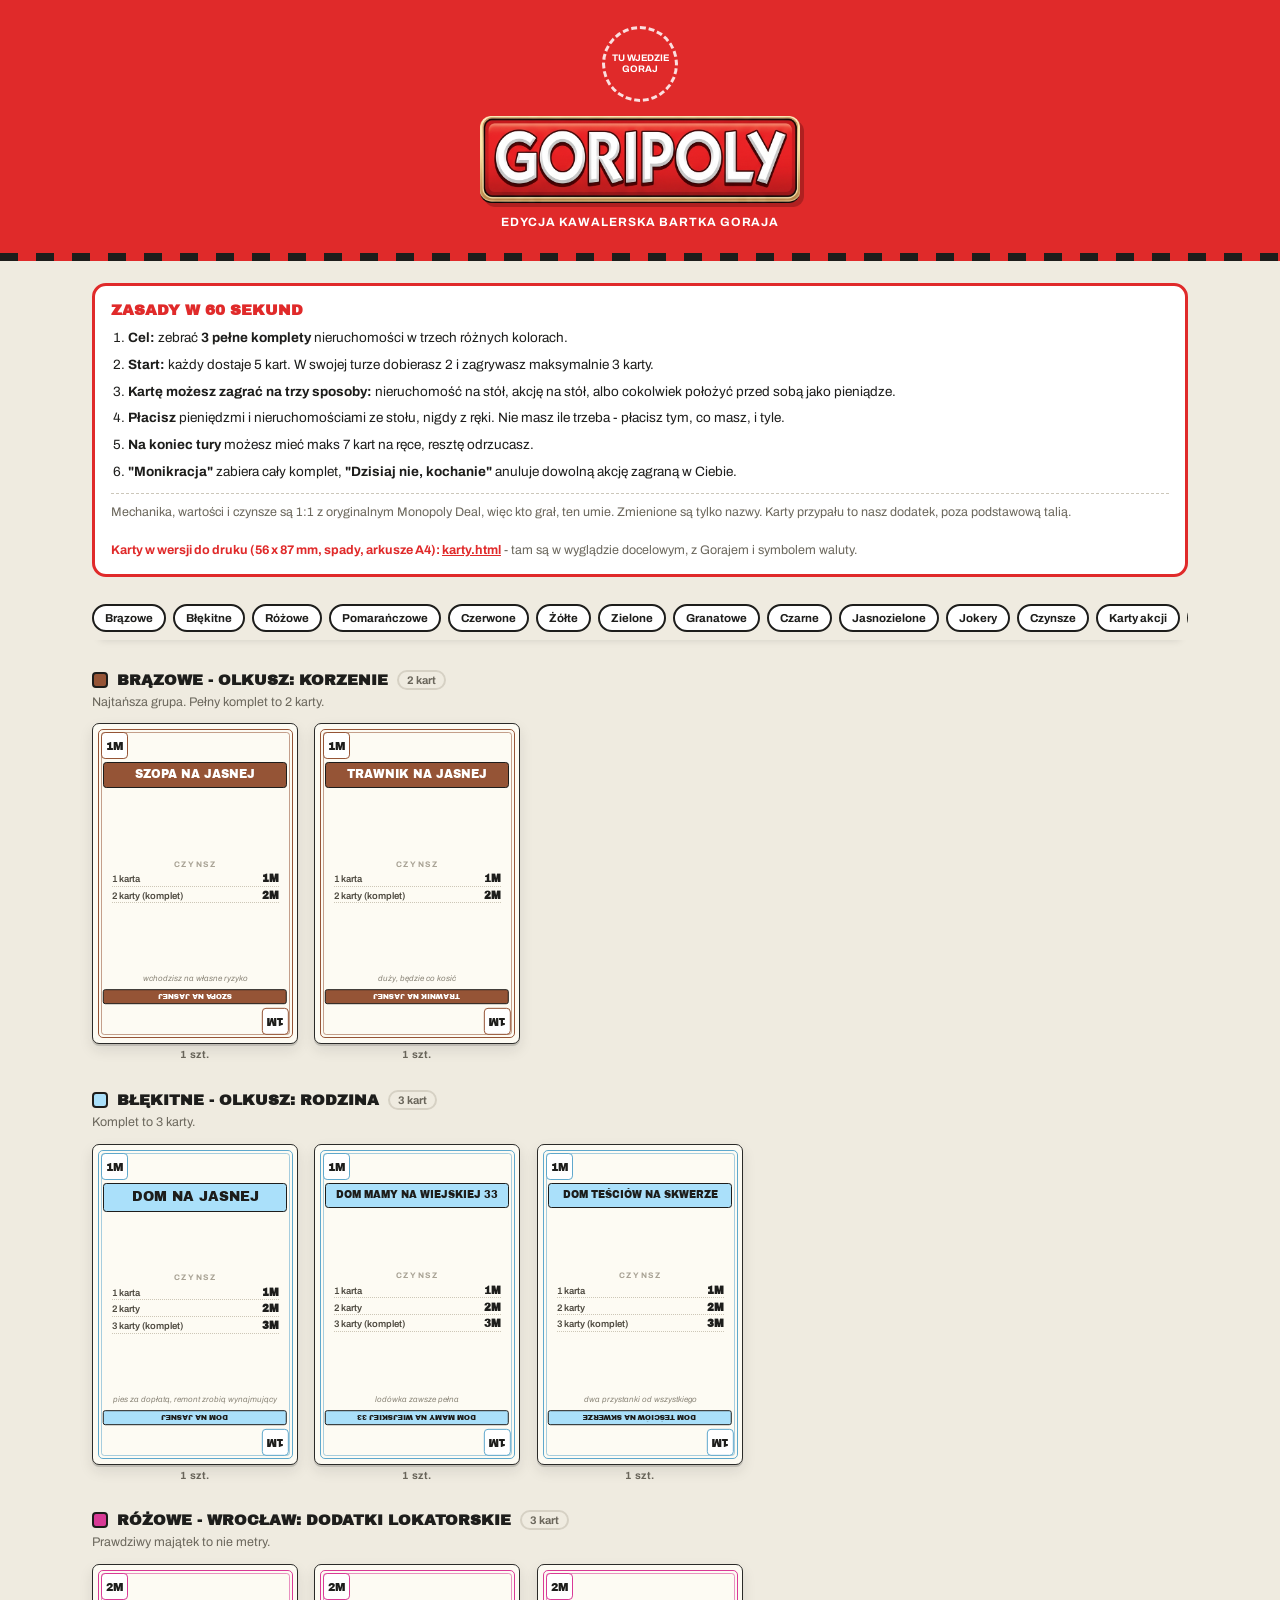
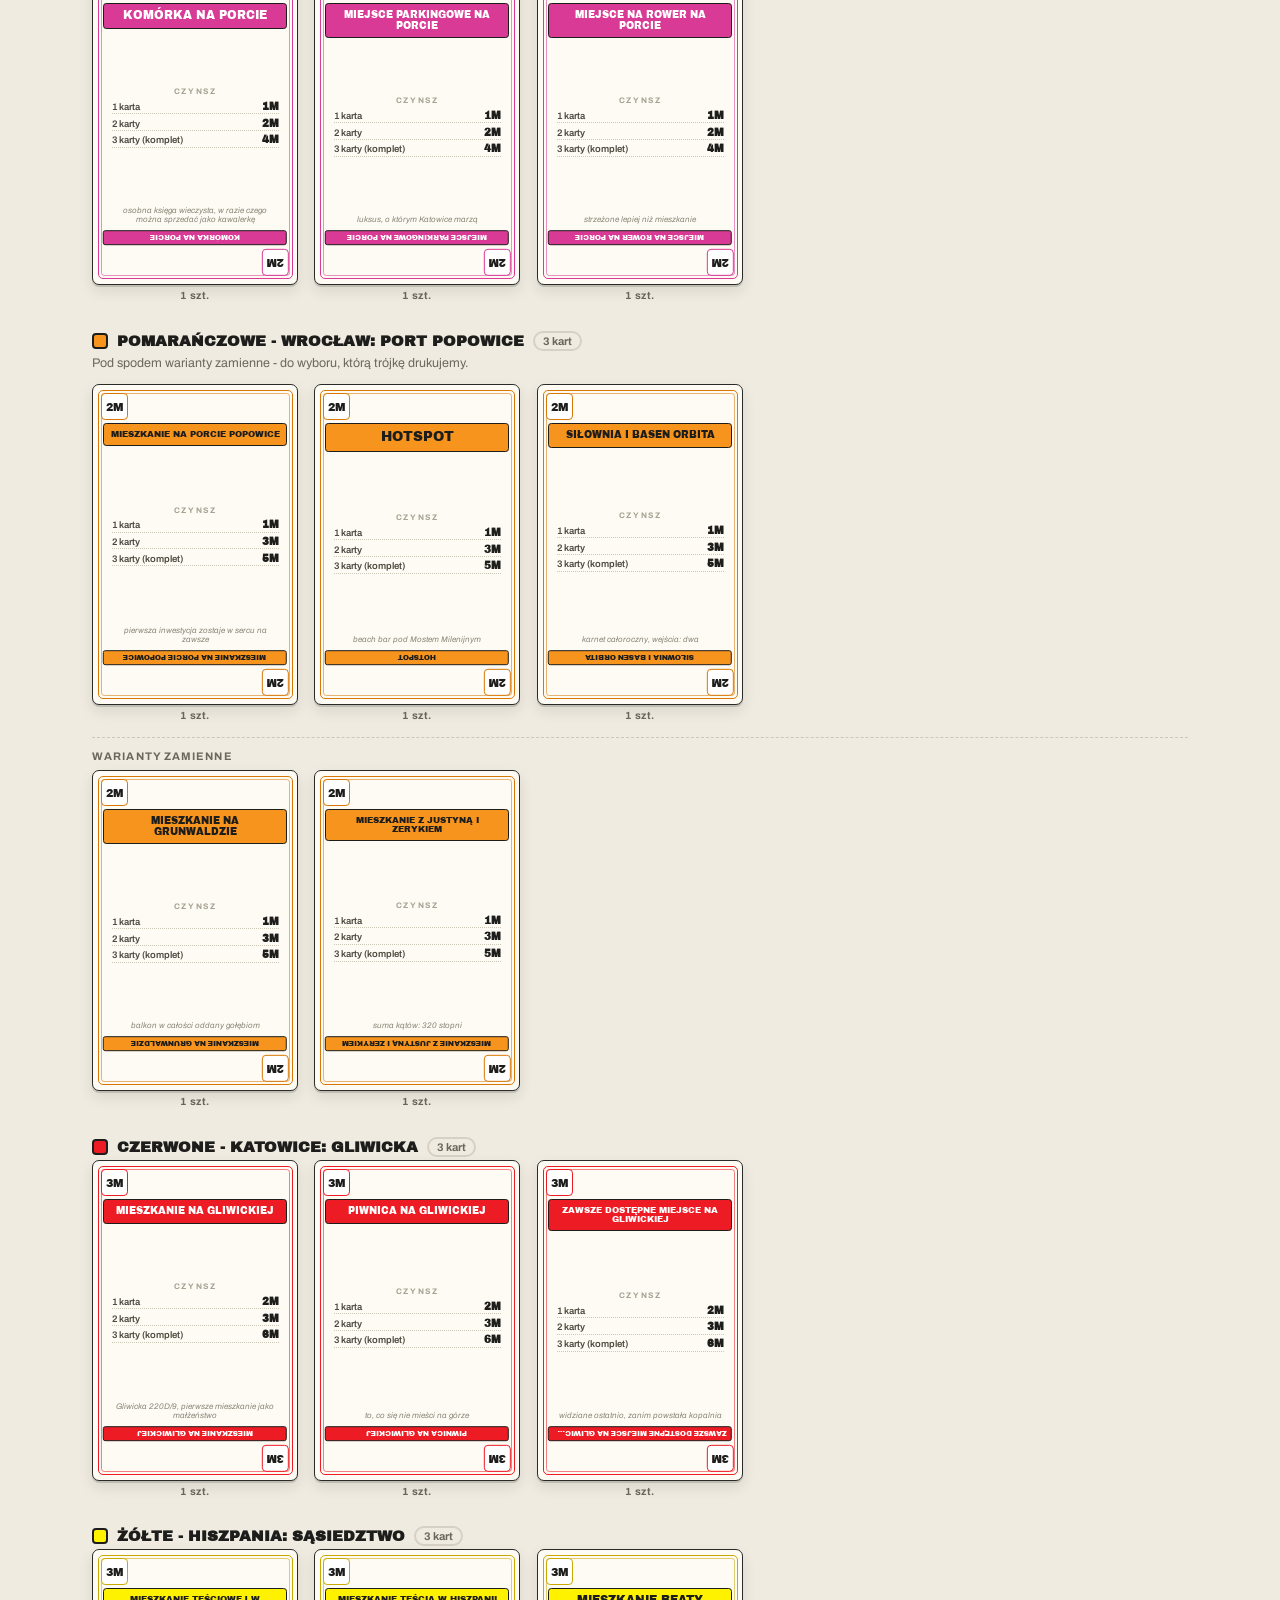
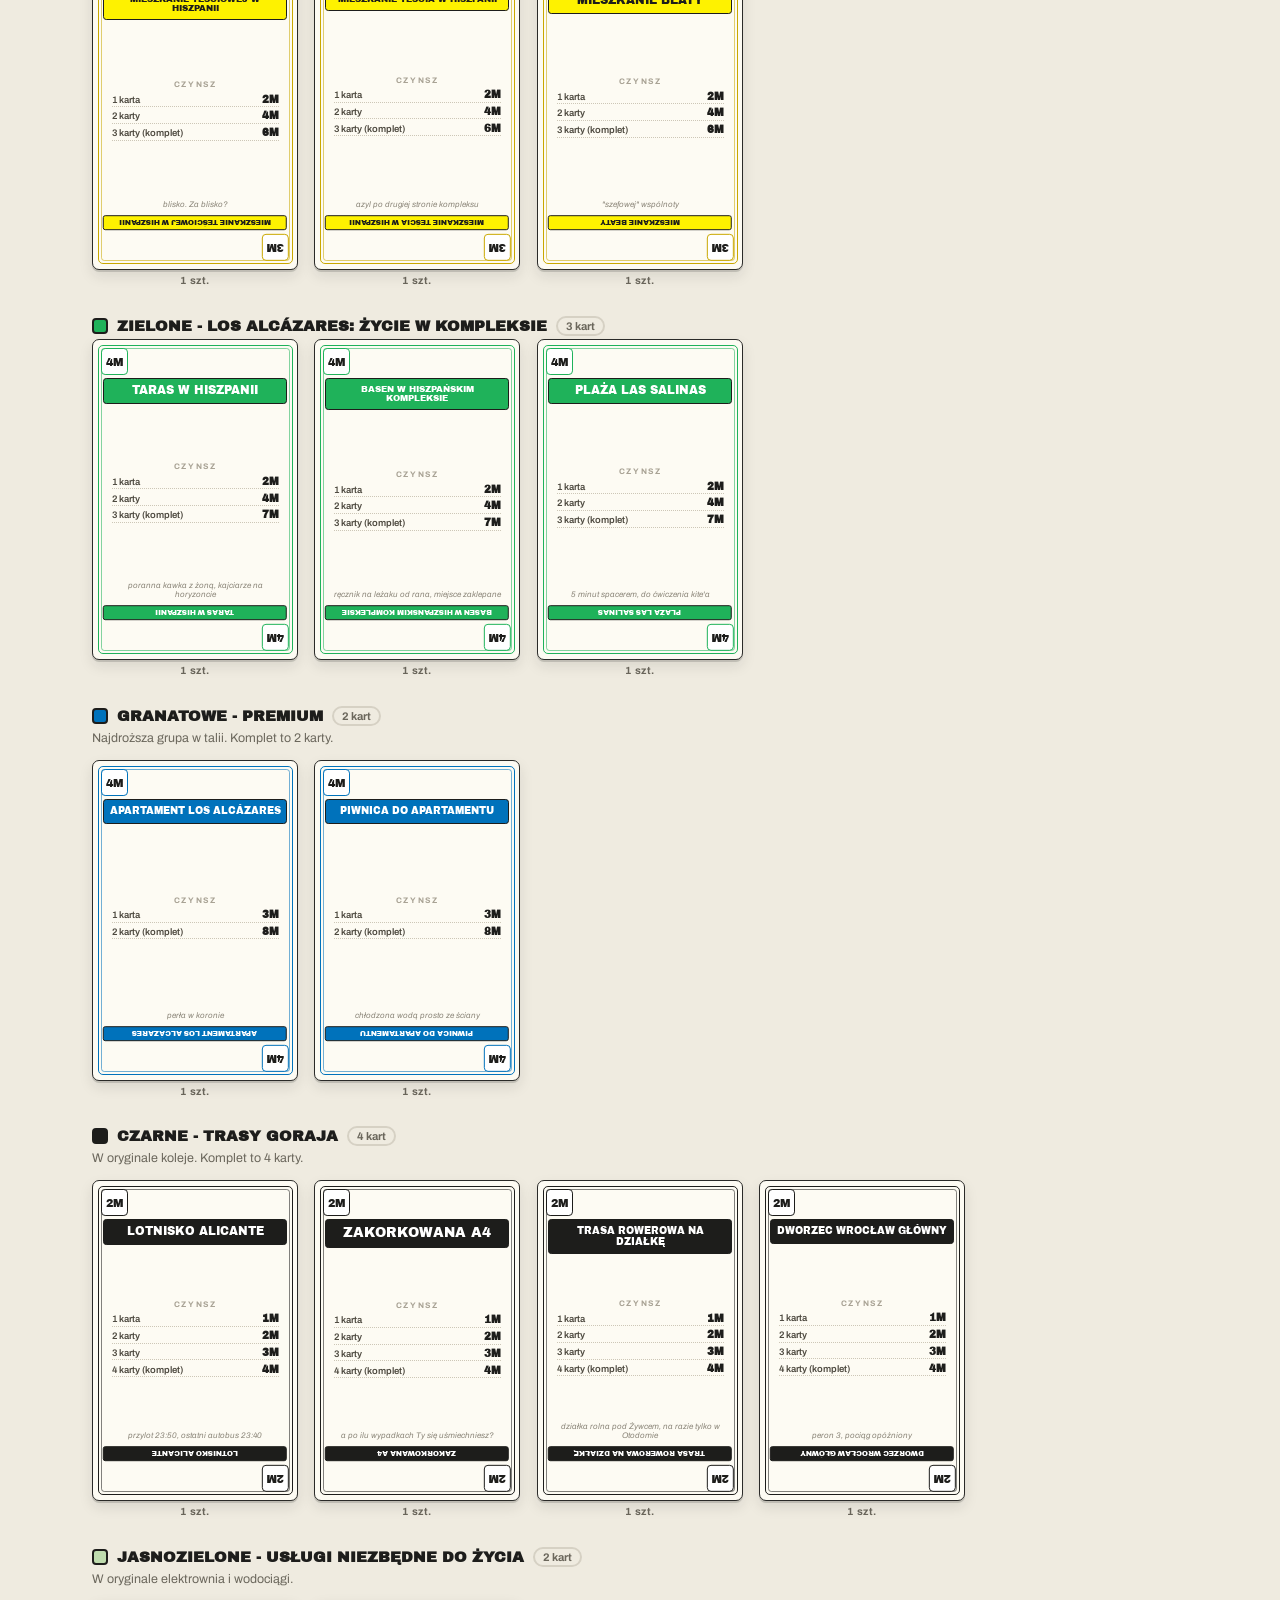
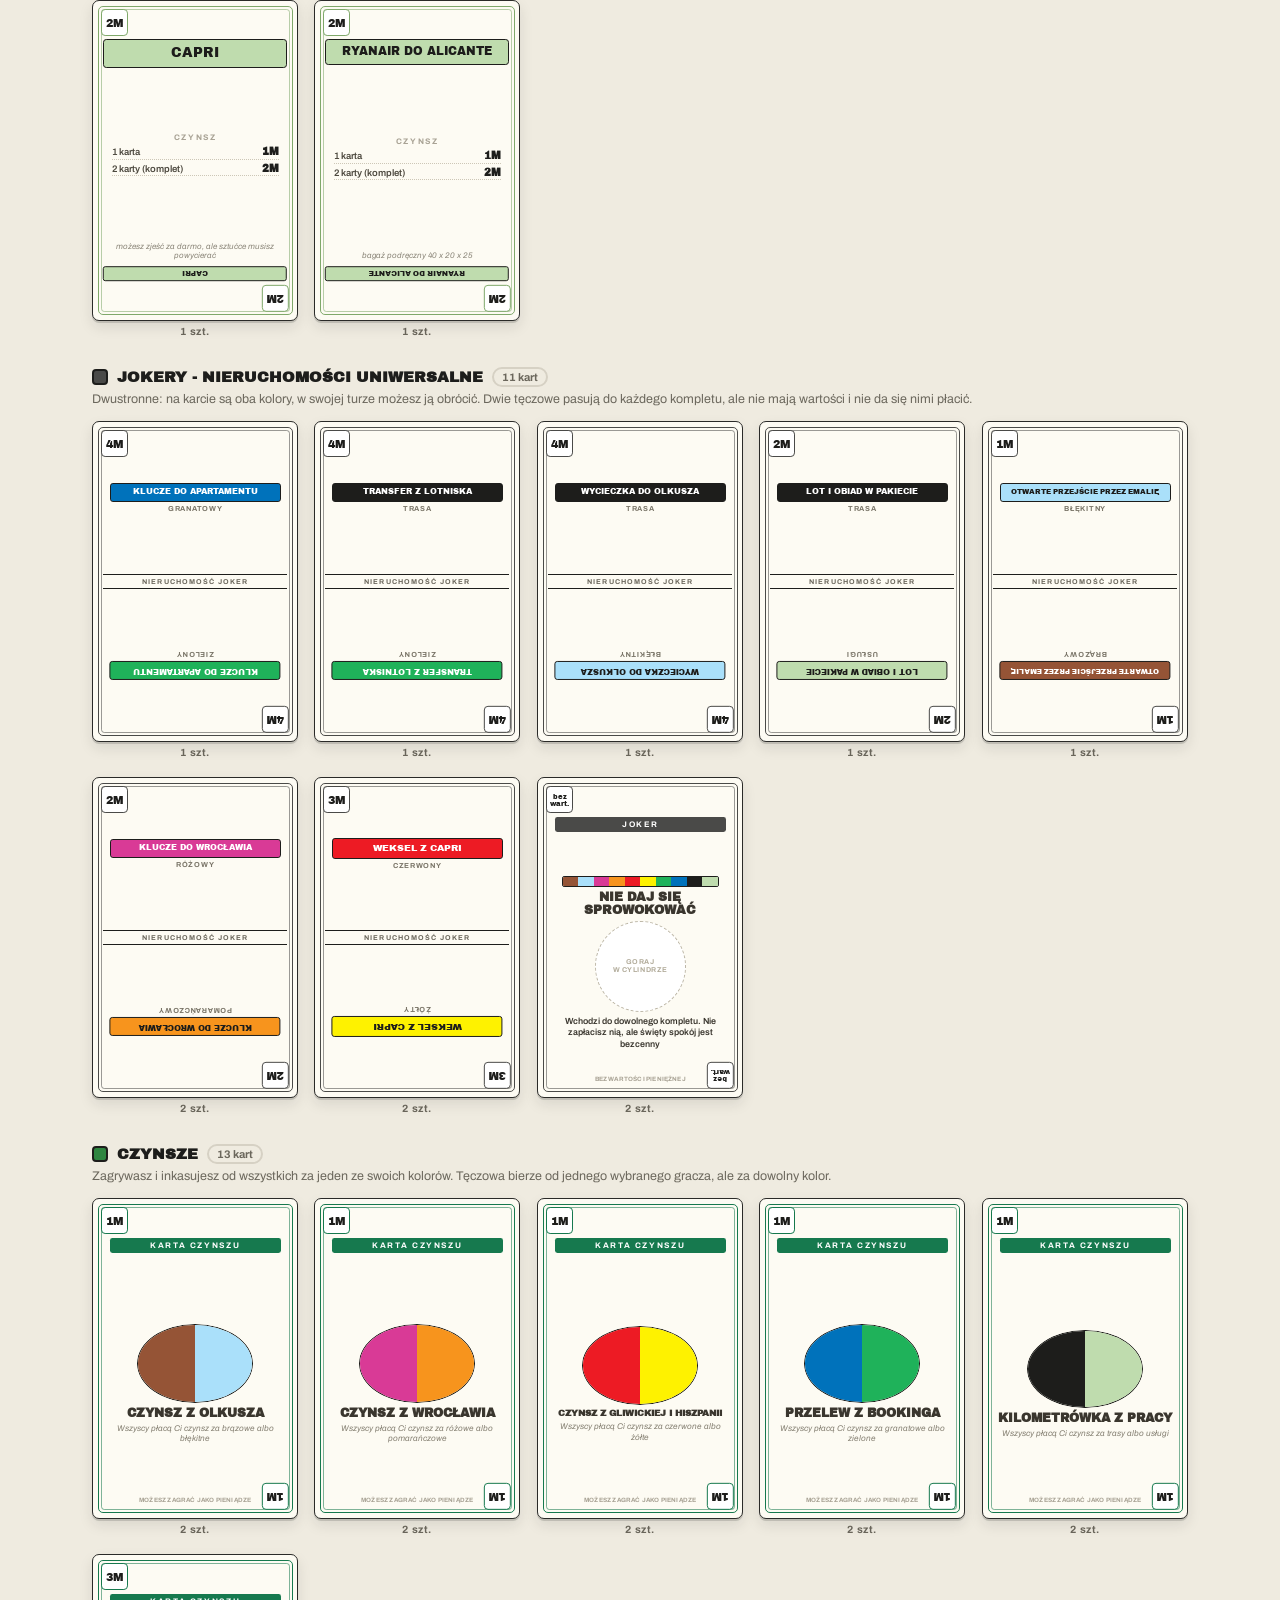
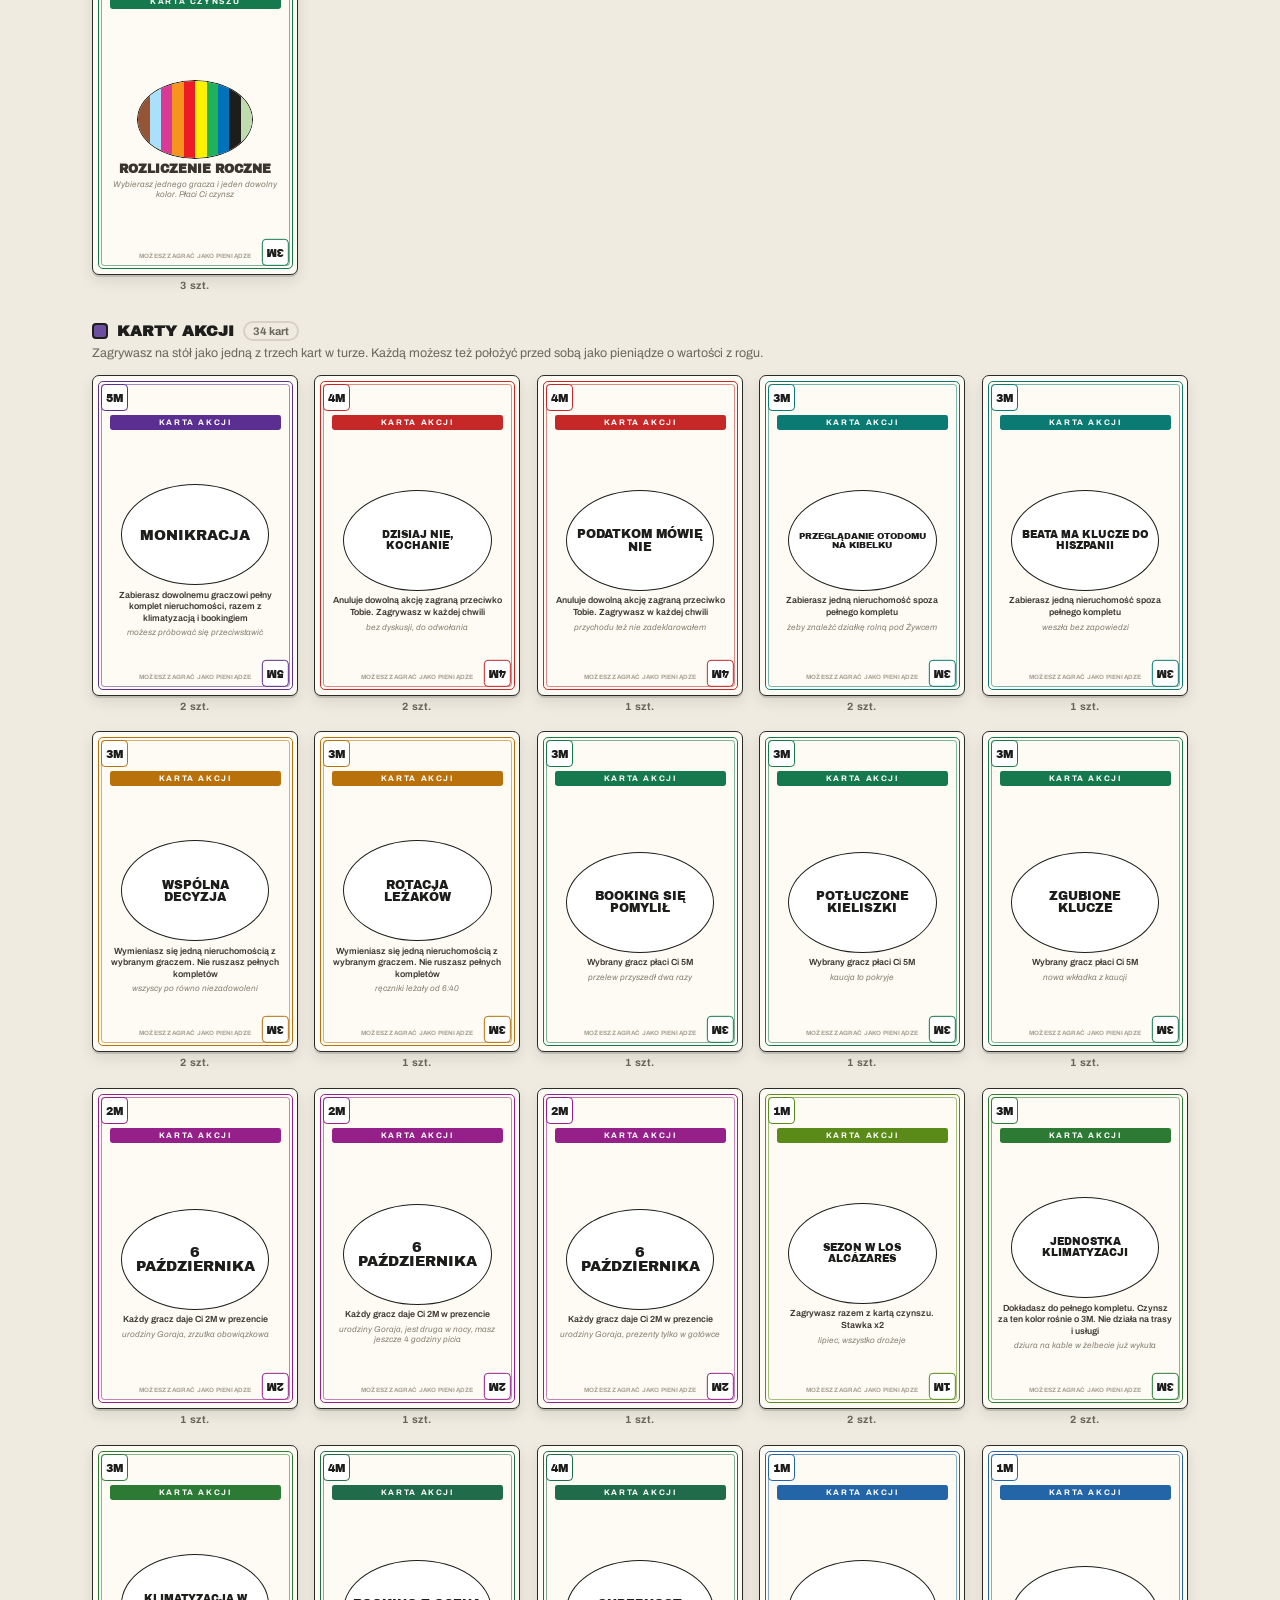
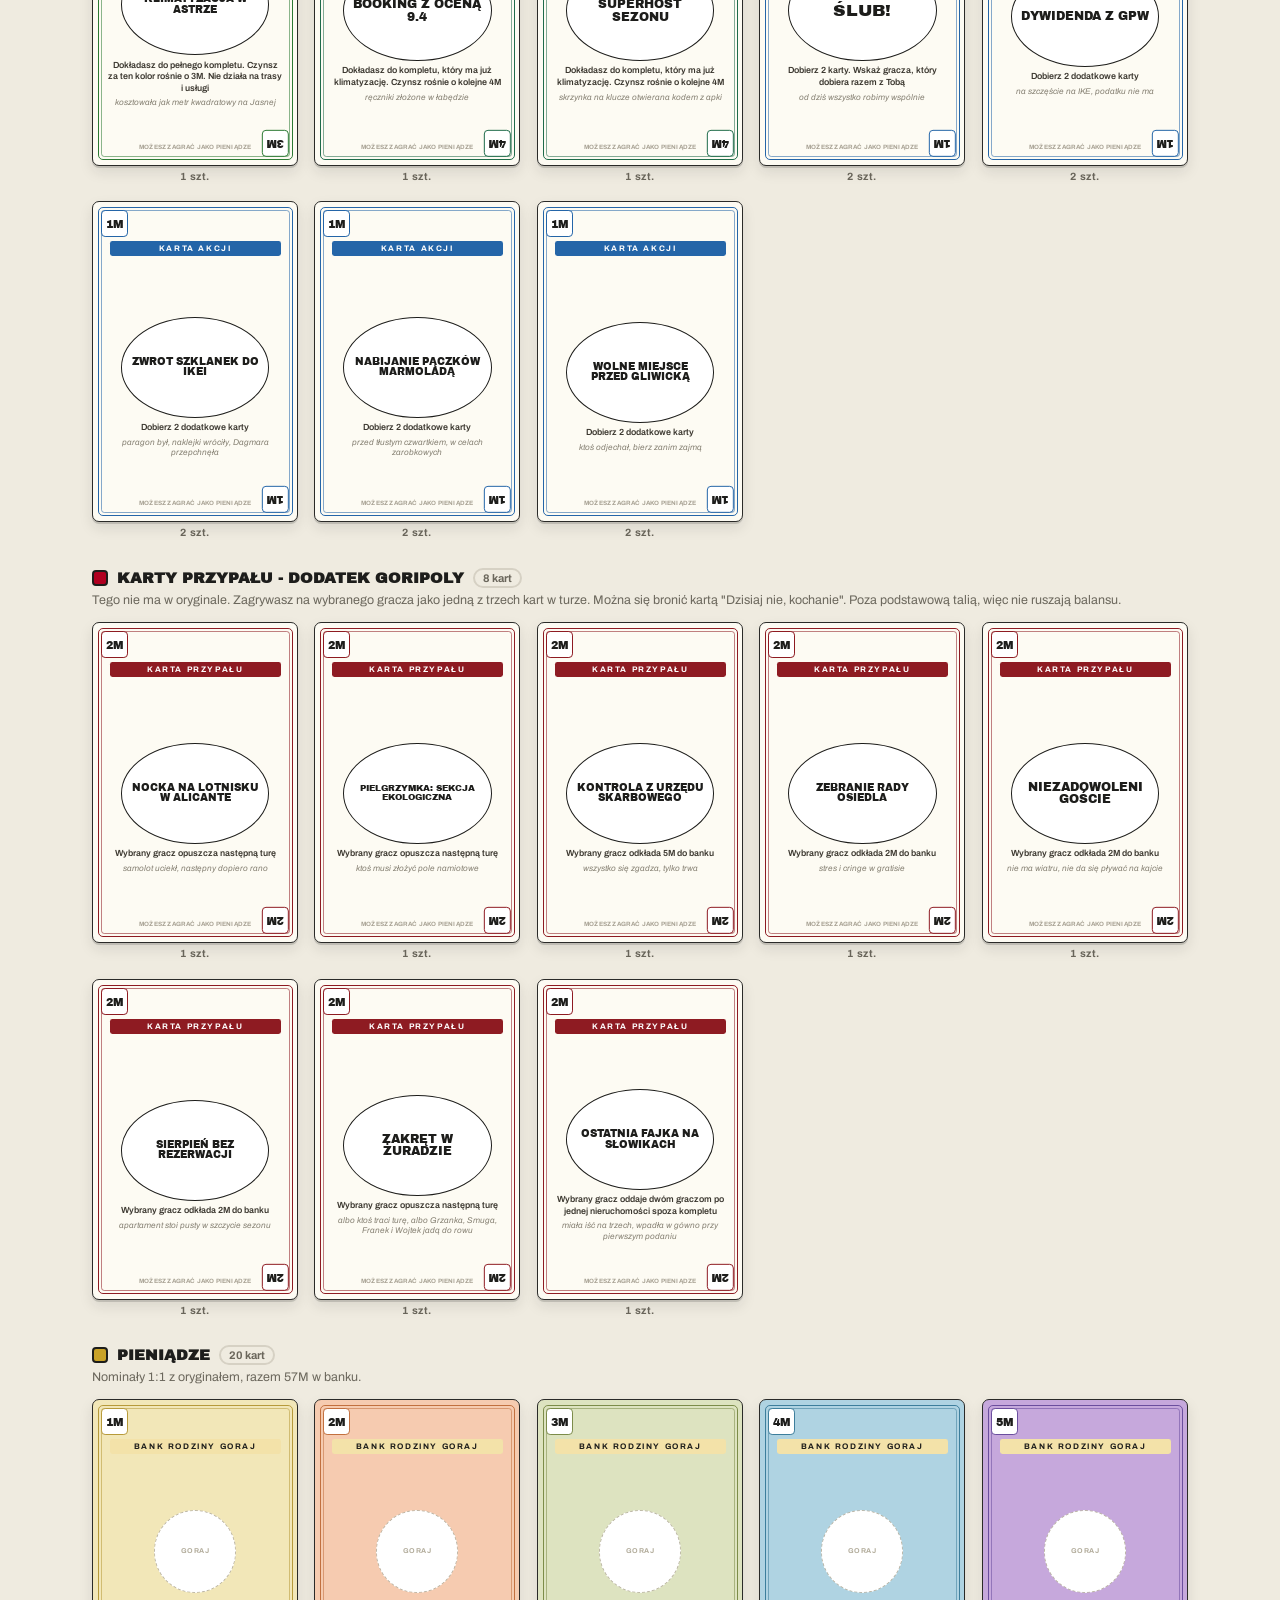
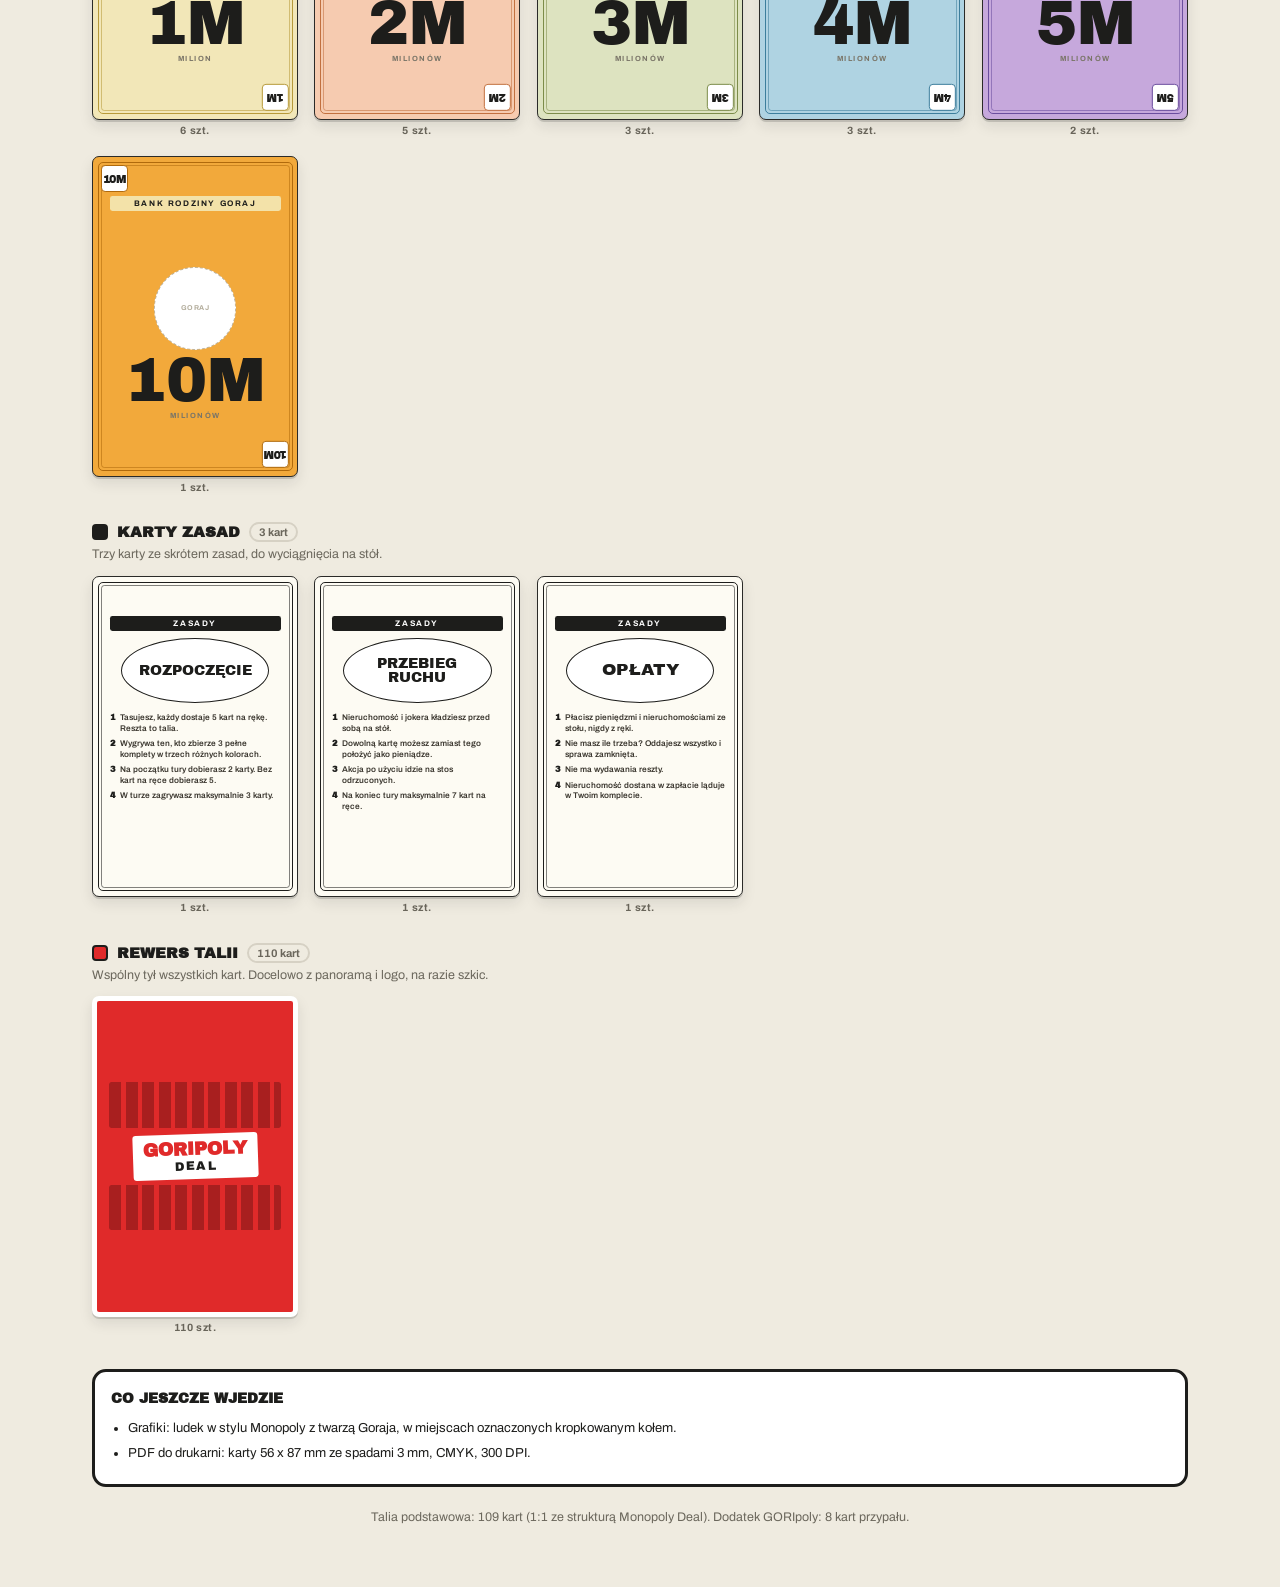
==== commit d086f30b: "Jedna zasada stopnia pisma, wzorki bez kropek, pelna czern wraca Typografia na kartach akcji, jedna " ====
--- a/index.html
+++ b/index.html
@@ -495,7 +495,7 @@
   {n:'Niezadowoleni Goście',v:'2M',c:A.oops,kind:'Karta przypału',t:'Wybrany gracz odkłada 2M do banku',s:'nie ma wiatru, nie da się pływać na kajcie',q:1},
   {n:'Sierpień bez Rezerwacji',v:'2M',c:A.oops,kind:'Karta przypału',t:'Wybrany gracz odkłada 2M do banku',s:'apartament stoi pusty w szczycie sezonu',q:1},
   {n:'Zakręt w Żuradzie',v:'2M',c:A.oops,kind:'Karta przypału',t:'Wybrany gracz opuszcza następną turę',s:'albo ktoś traci turę, albo Grzanka, Smuga, Franek i Wojtek jadą do rowu',q:1},
-  {n:'Ostatnia Fajka na Słowikach',v:'2M',c:A.oops,kind:'Karta przypału',t:'Wybrany gracz oddaje dwóm innym graczom po jednej nieruchomości spoza pełnego kompletu',s:'miała iść na trzech, po pierwszym podaniu wpadła filtrem w psie gówno',q:1},
+  {n:'Ostatnia Fajka na Słowikach',v:'2M',c:A.oops,kind:'Karta przypału',t:'Wybrany gracz oddaje dwóm graczom po jednej nieruchomości spoza kompletu',s:'miała iść na trzech, wpadła w gówno przy pierwszym podaniu',q:1},
 ]},
 
 {id:'pieniadze',type:'money',title:'Pieniądze',color:'#C9A227',
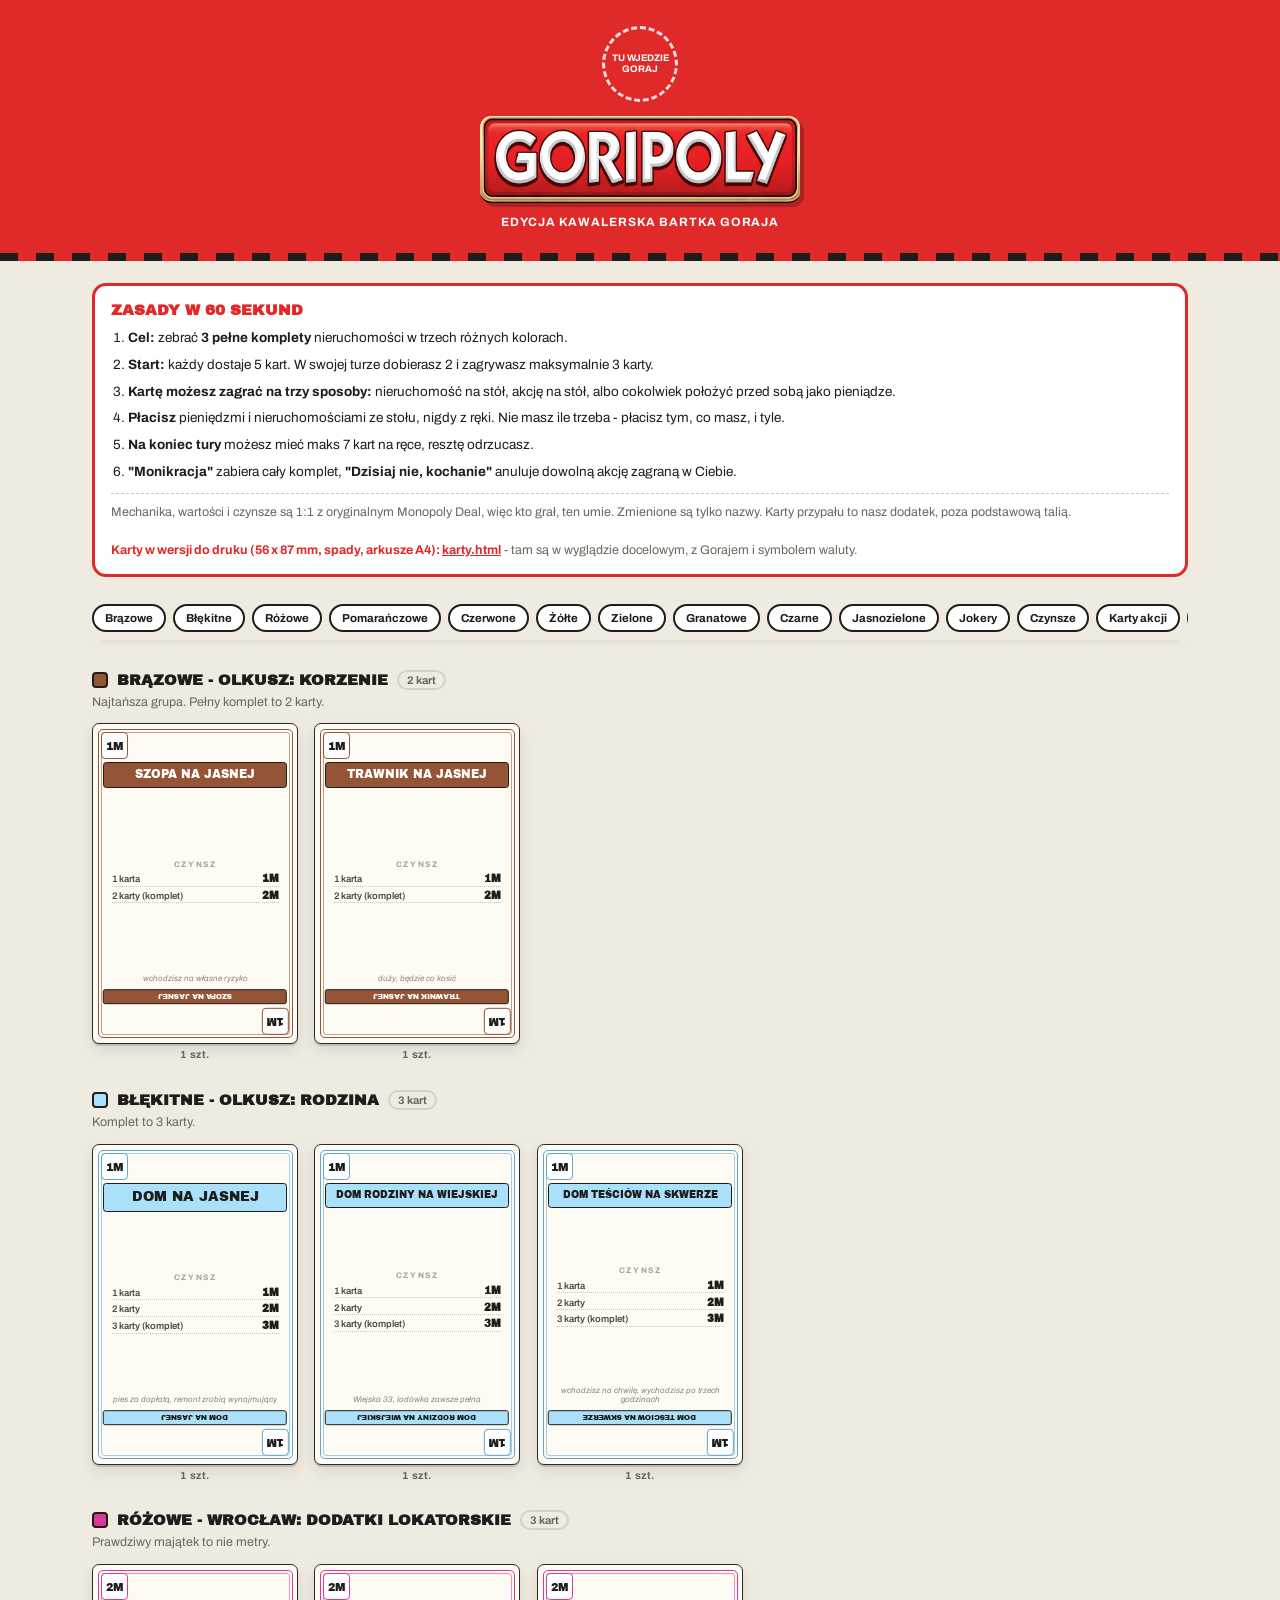
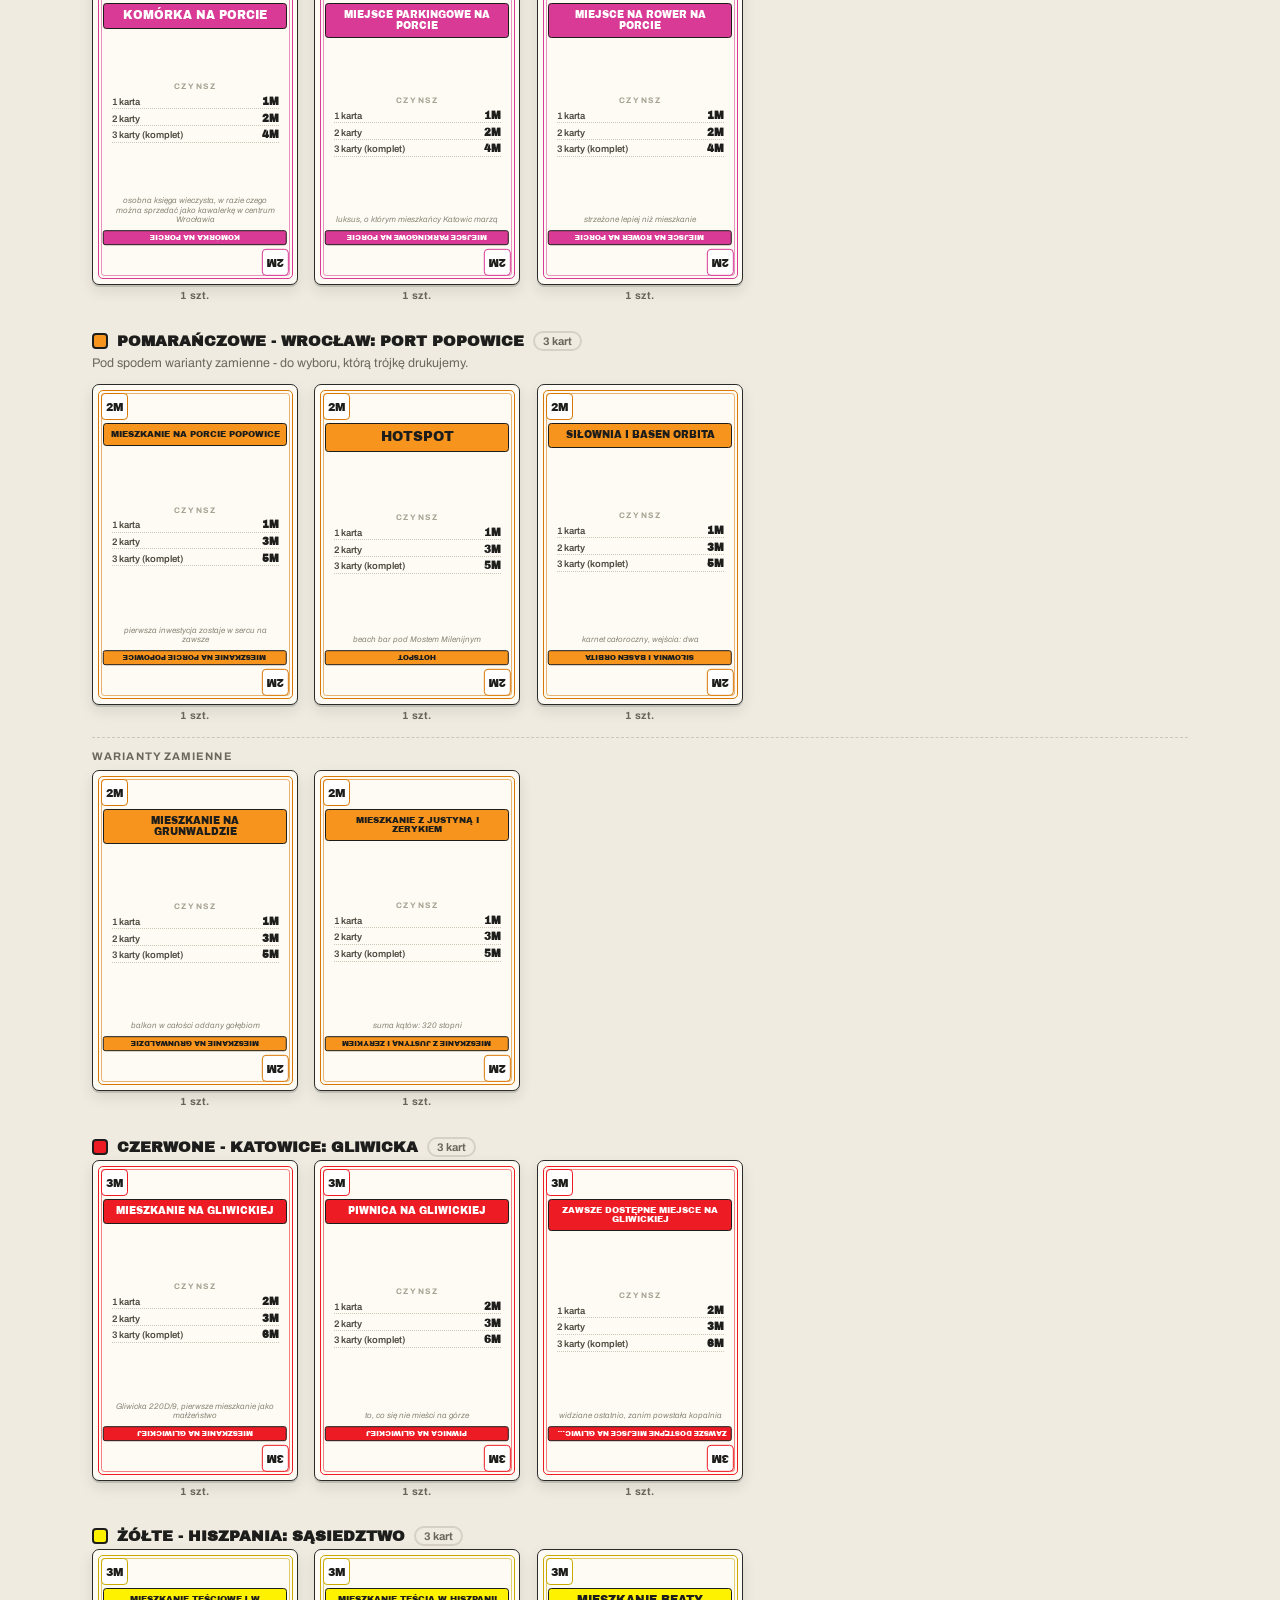
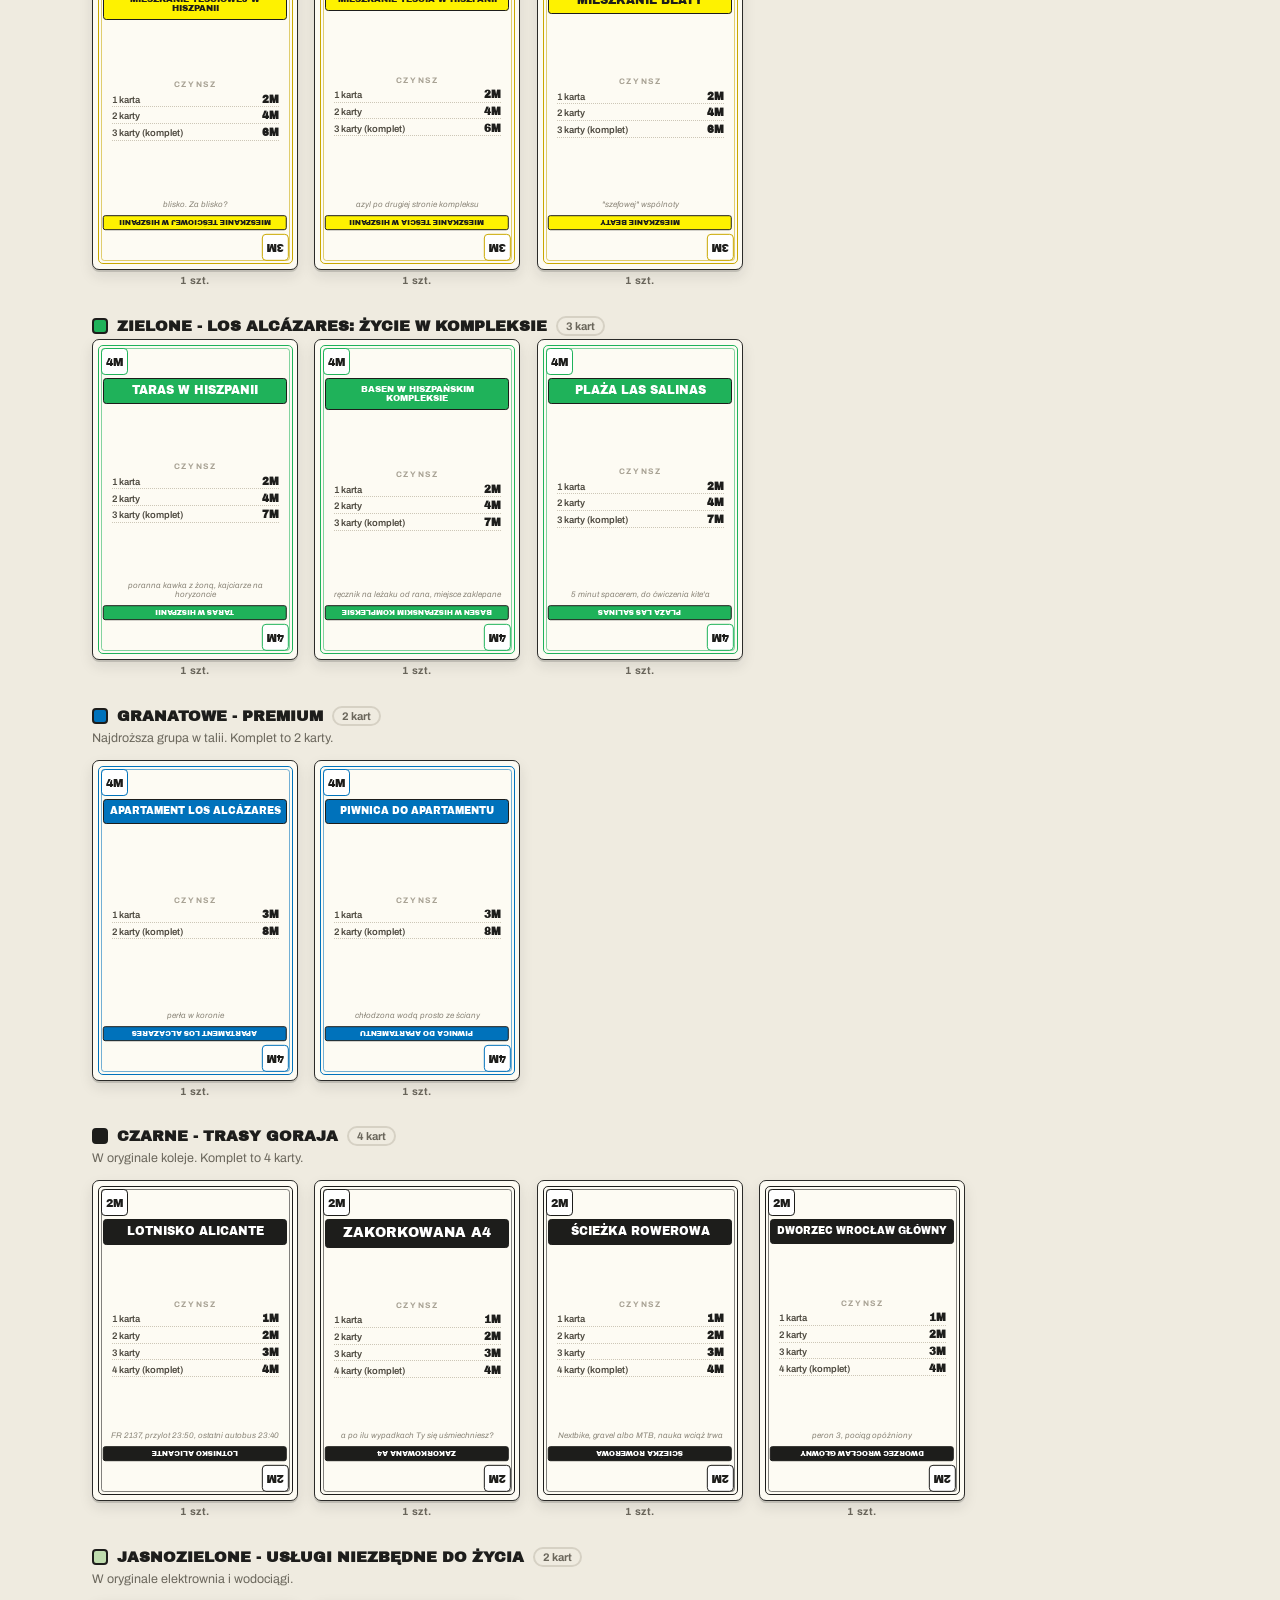
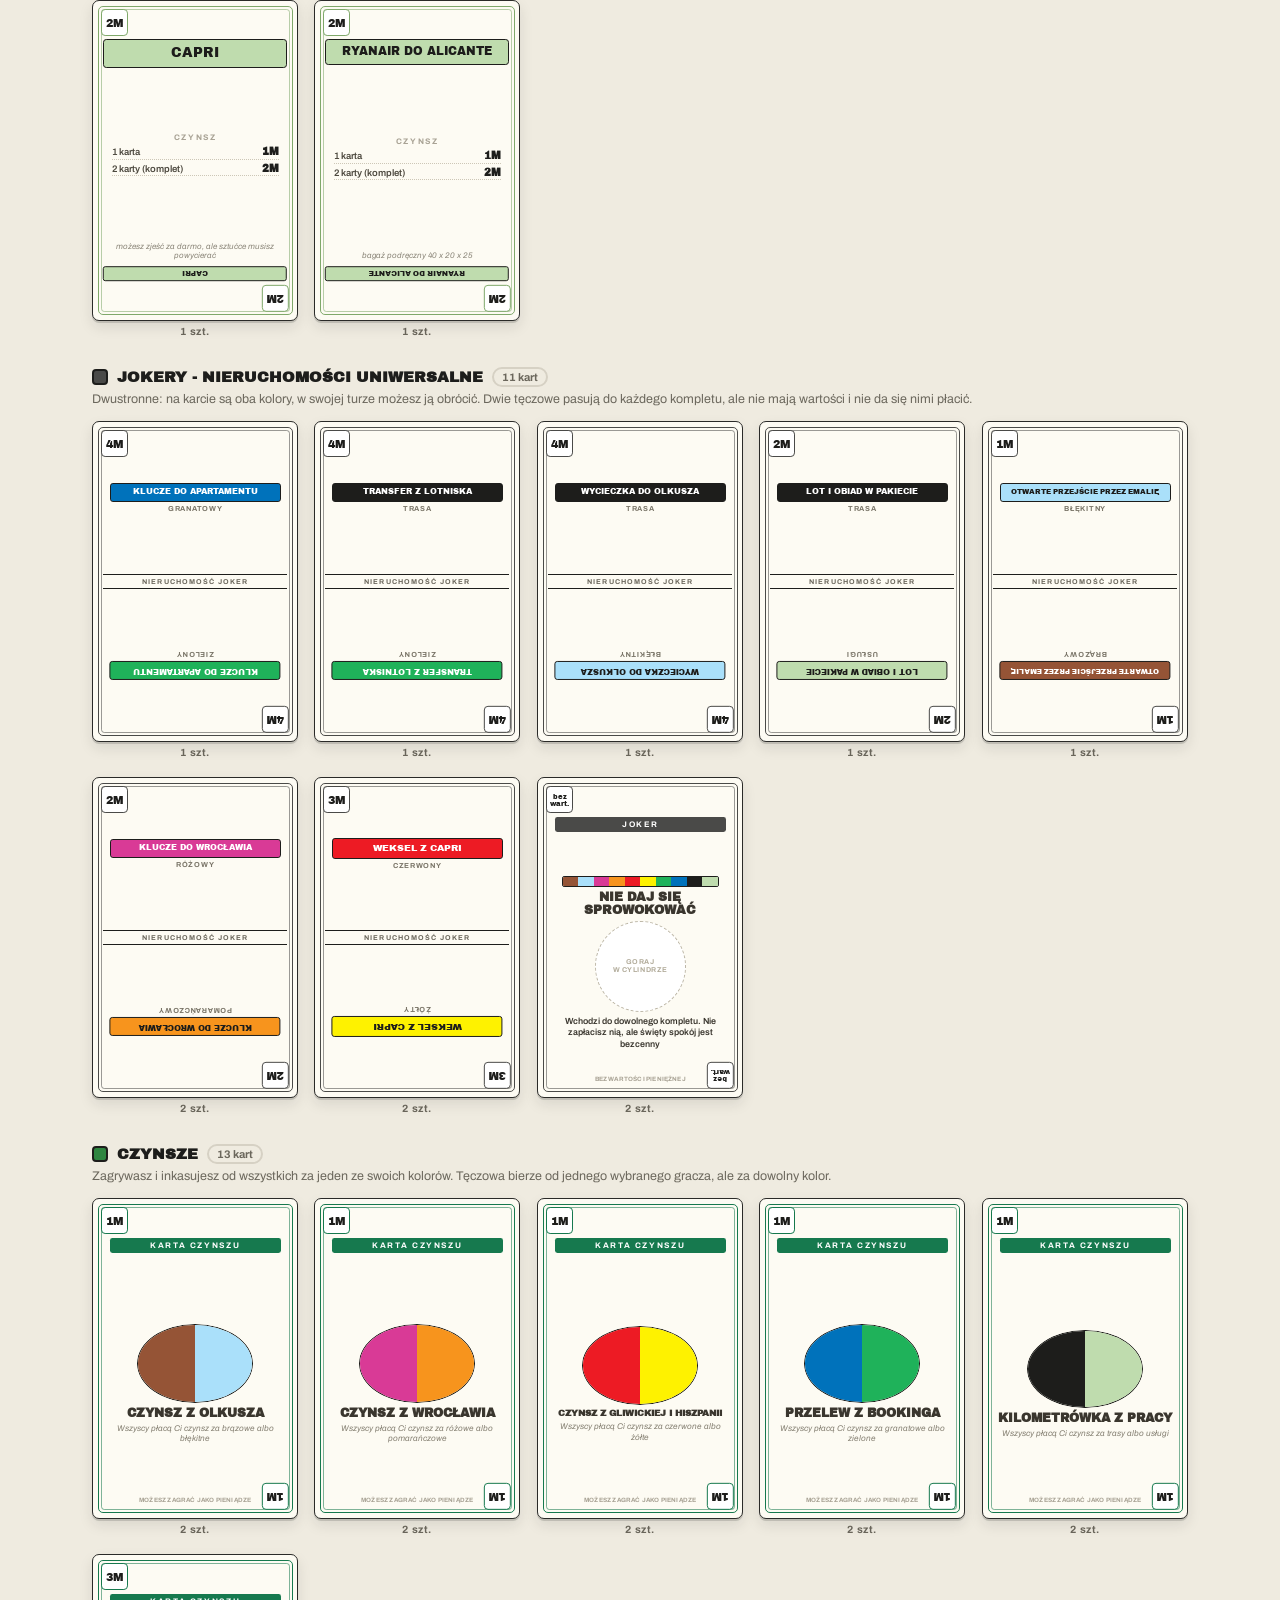
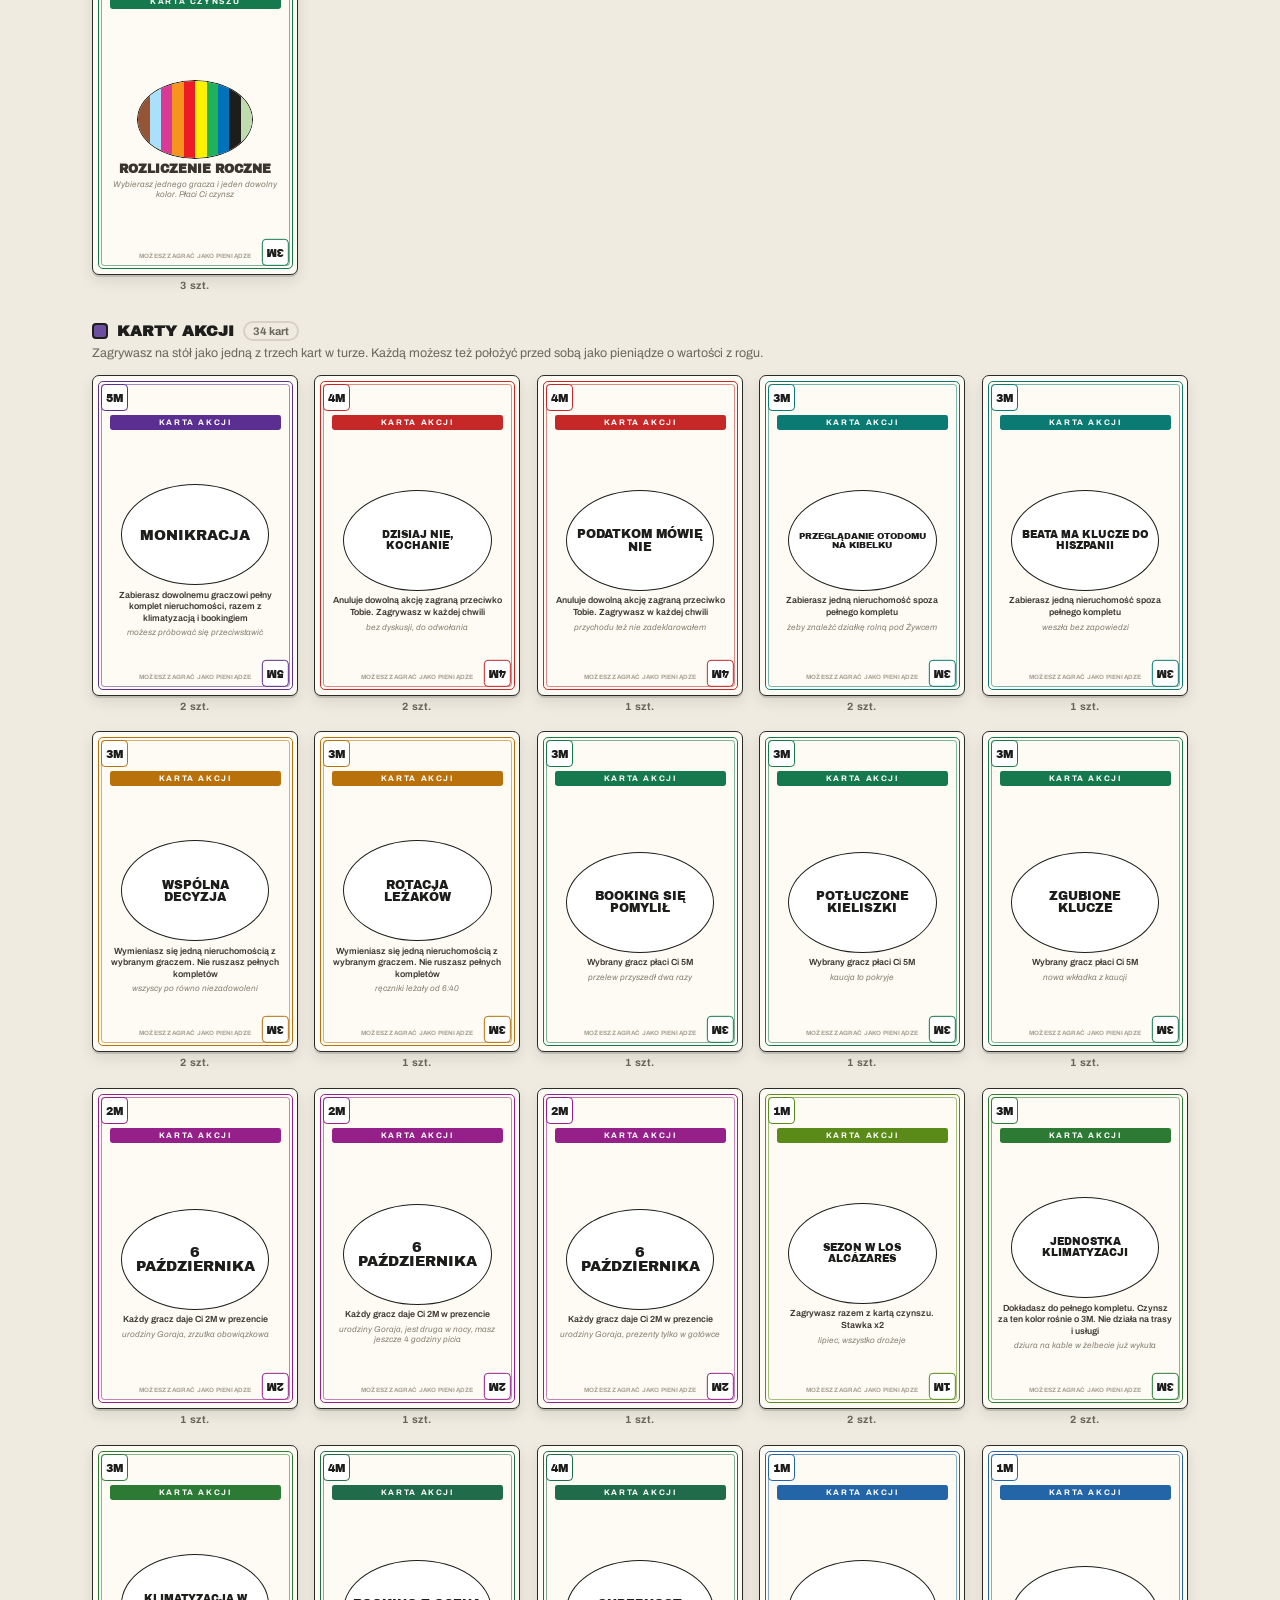
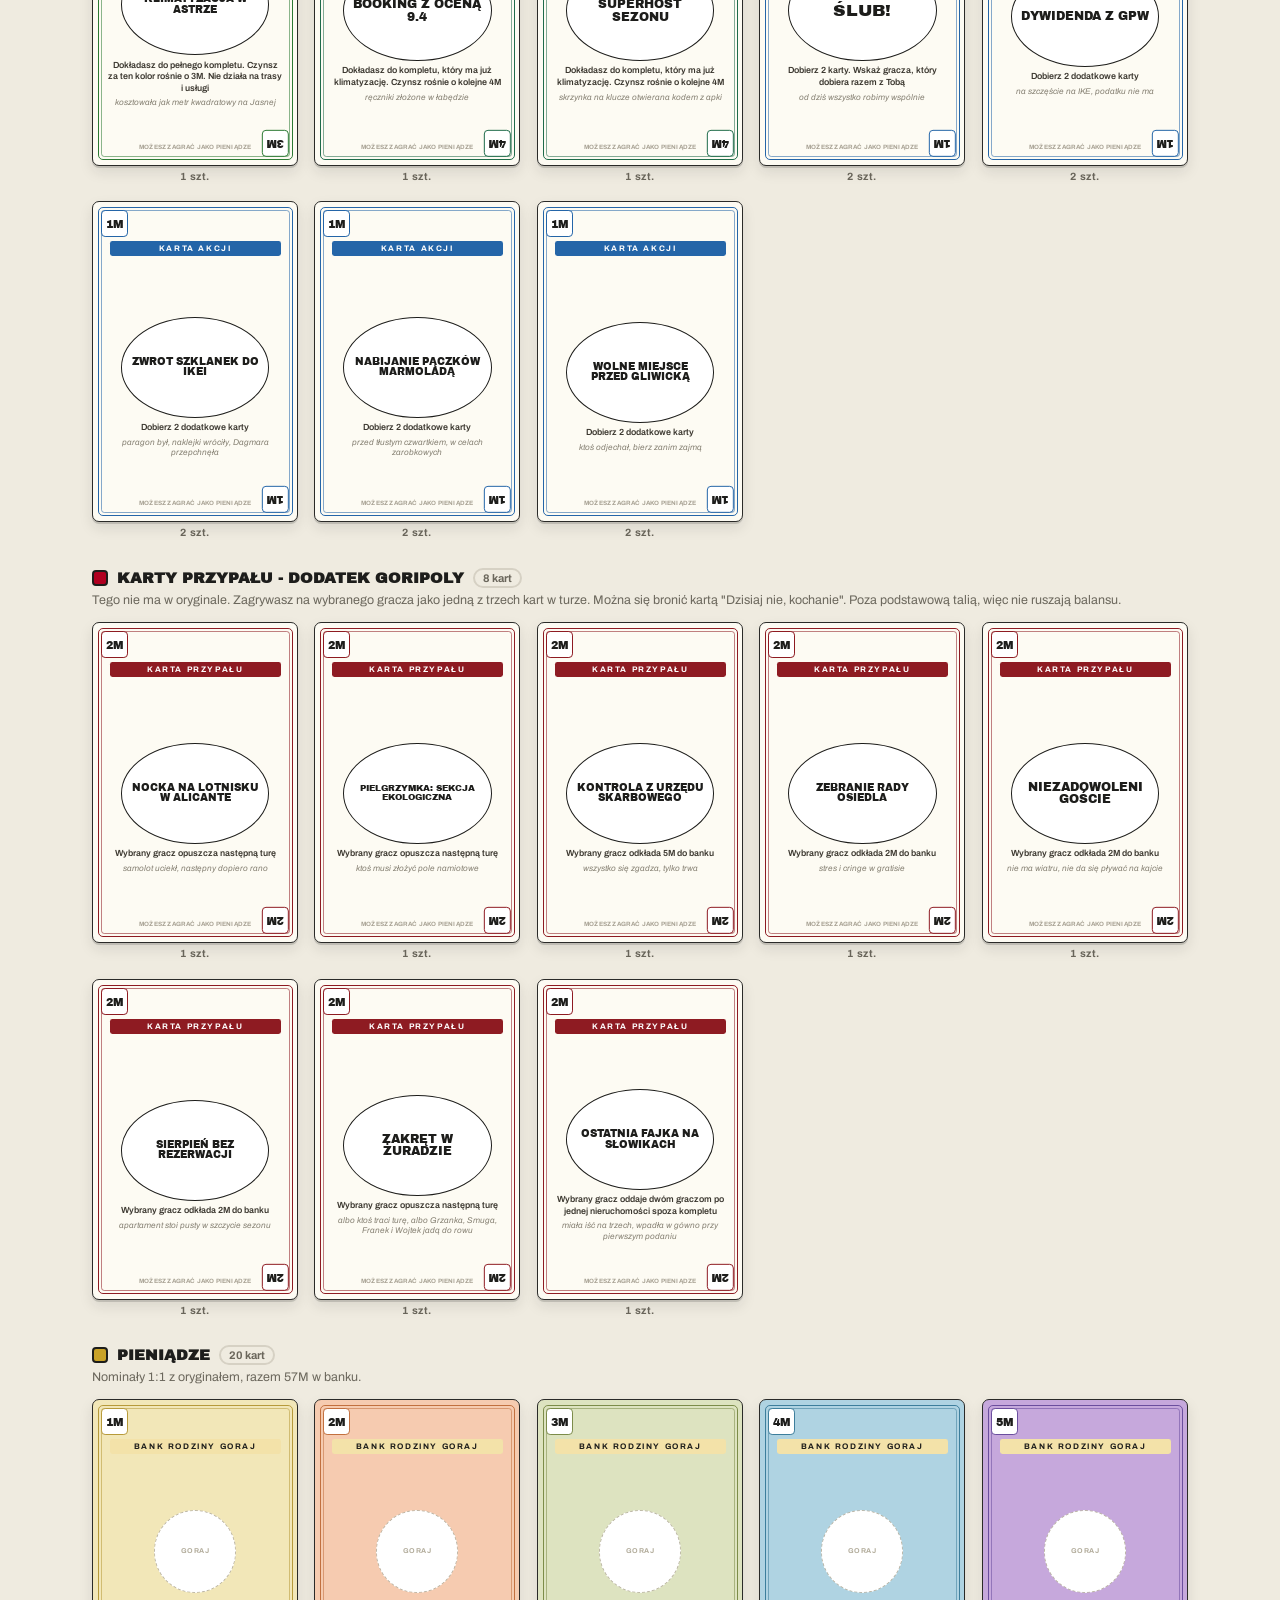
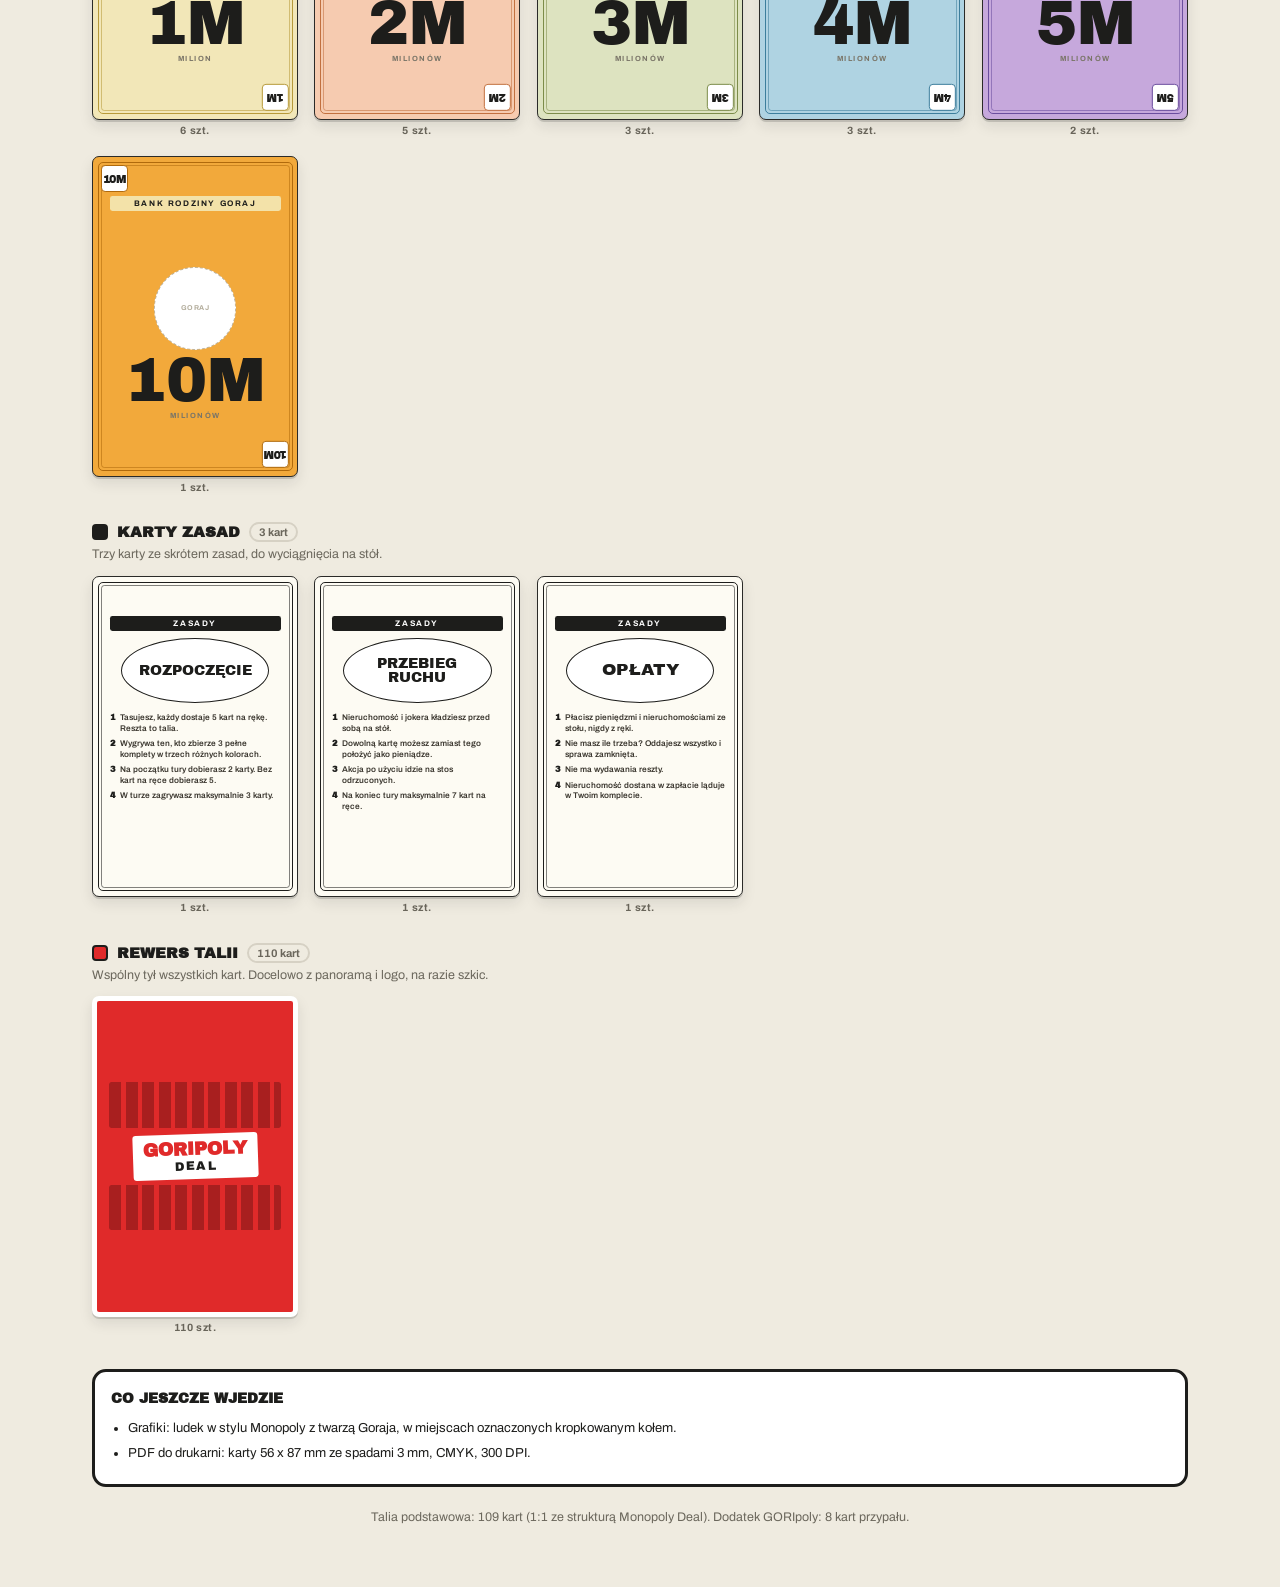
==== commit 9e164dac: "Jeden rytm wzorkow, joker w dwoch linijkach, poprawki podpisow Wzorki: - jeden rytm 2,6 mm na cala t" ====
--- a/index.html
+++ b/index.html
@@ -365,15 +365,15 @@
  note:'Komplet to 3 karty.',
  cards:[
   {n:'Dom na Jasnej',s:'pies za dopłatą, remont zrobią wynajmujący'},
-  {n:'Dom Mamy na Wiejskiej 33',s:'lodówka zawsze pełna'},
-  {n:'Dom Teściów na Skwerze',s:'dwa przystanki od wszystkiego'},
+  {n:'Dom Rodziny na Wiejskiej',s:'Wiejska 33, lodówka zawsze pełna'},
+  {n:'Dom Teściów na Skwerze',s:'wchodzisz na chwilę, wychodzisz po trzech godzinach'},
 ]},
 
 {id:'rozowe',type:'prop',title:'Różowe - Wrocław: dodatki lokatorskie',color:'pink',val:'2M',rents:['1M','2M','4M'],
  note:'Prawdziwy majątek to nie metry.',
  cards:[
-  {n:'Komórka na Porcie',s:'osobna księga wieczysta, w razie czego można sprzedać jako kawalerkę'},
-  {n:'Miejsce Parkingowe na Porcie',s:'luksus, o którym Katowice marzą'},
+  {n:'Komórka na Porcie',s:'osobna księga wieczysta, w razie czego można sprzedać jako kawalerkę w centrum Wrocławia'},
+  {n:'Miejsce Parkingowe na Porcie',s:'luksus, o którym mieszkańcy Katowic marzą'},
   {n:'Miejsce na Rower na Porcie',s:'strzeżone lepiej niż mieszkanie'},
 ]},
 
@@ -420,9 +420,9 @@
 {id:'trasy',type:'prop',title:'Czarne - Trasy Goraja',color:'rail',val:'2M',rents:['1M','2M','3M','4M'],
  note:'W oryginale koleje. Komplet to 4 karty.',
  cards:[
-  {n:'Lotnisko Alicante',s:'przylot 23:50, ostatni autobus 23:40'},
+  {n:'Lotnisko Alicante',s:'FR 2137, przylot 23:50, ostatni autobus 23:40'},
   {n:'Zakorkowana A4',s:'a po ilu wypadkach Ty się uśmiechniesz?'},
-  {n:'Trasa Rowerowa na Działkę',s:'działka rolna pod Żywcem, na razie tylko w Otodomie'},
+  {n:'Ścieżka Rowerowa',s:'Nextbike, gravel albo MTB, nauka wciąż trwa'},
   {n:'Dworzec Wrocław Główny',s:'peron 3, pociąg opóźniony'},
 ]},
 
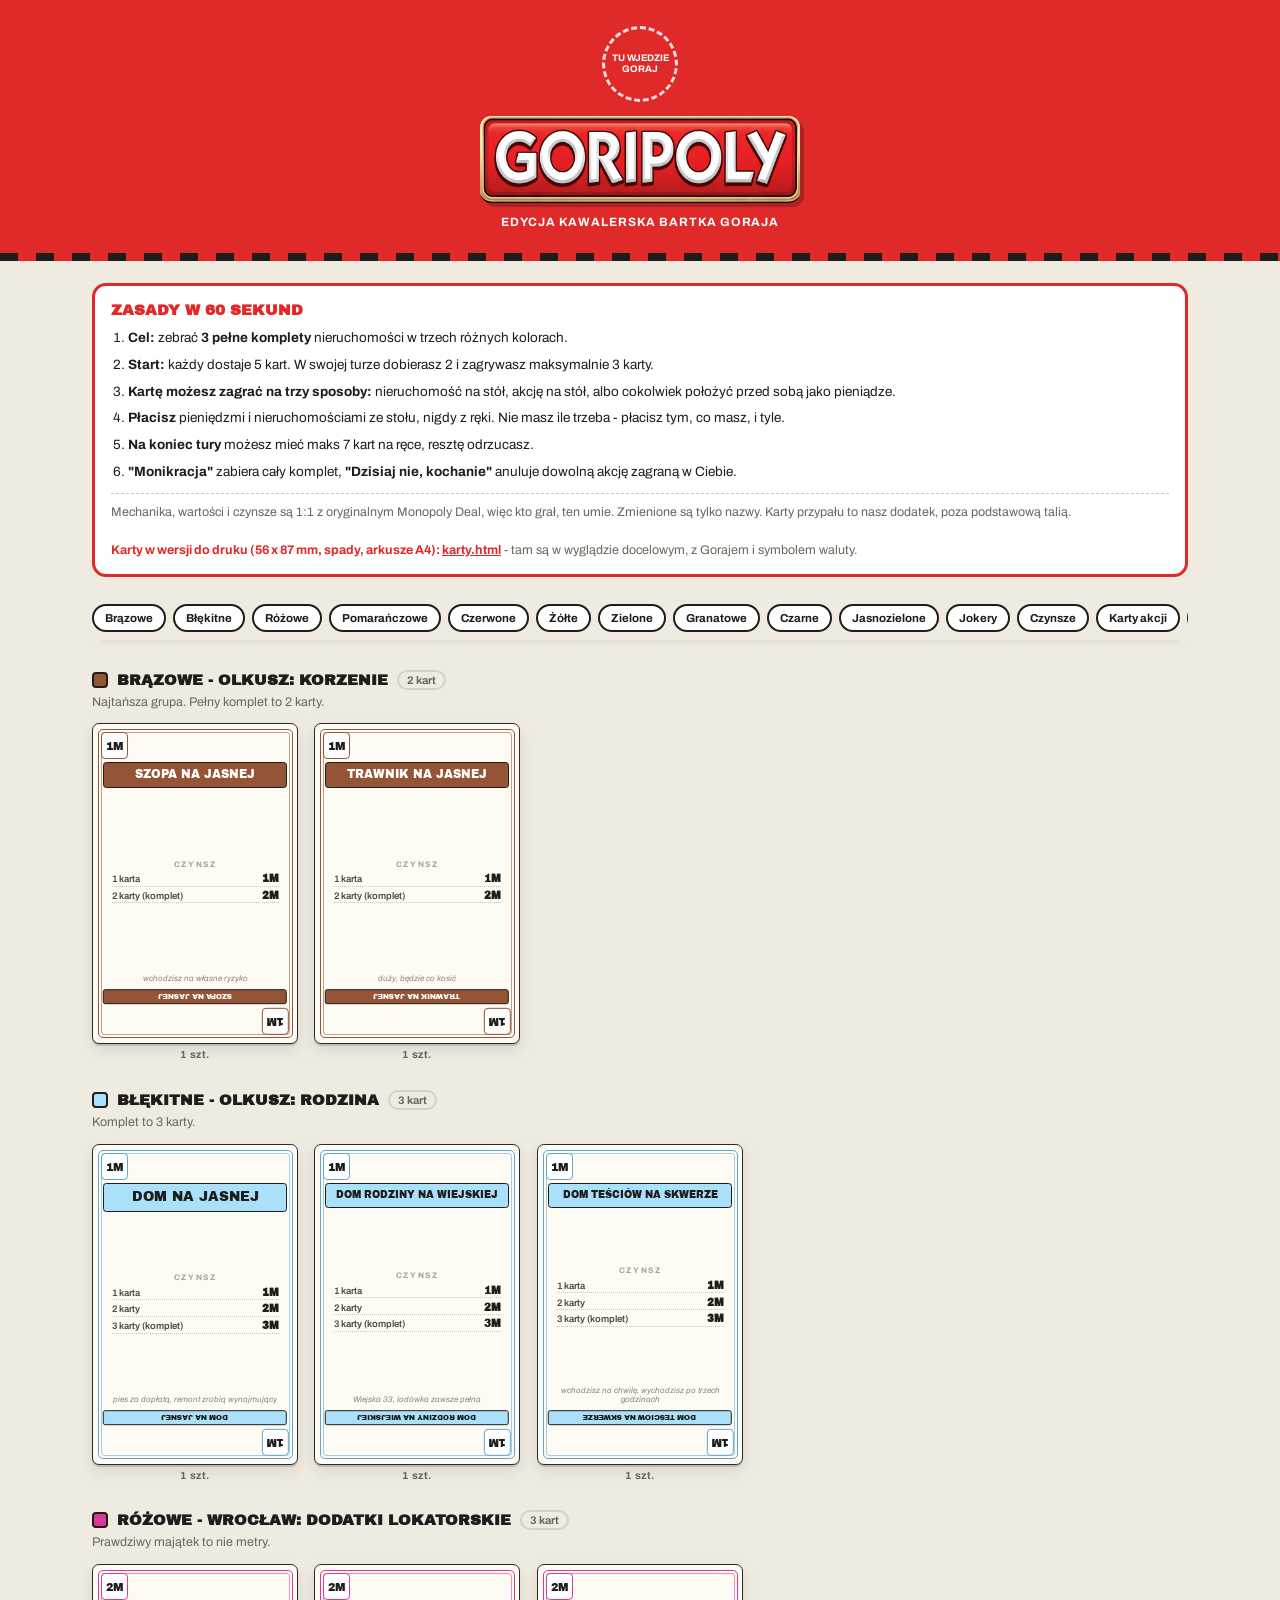
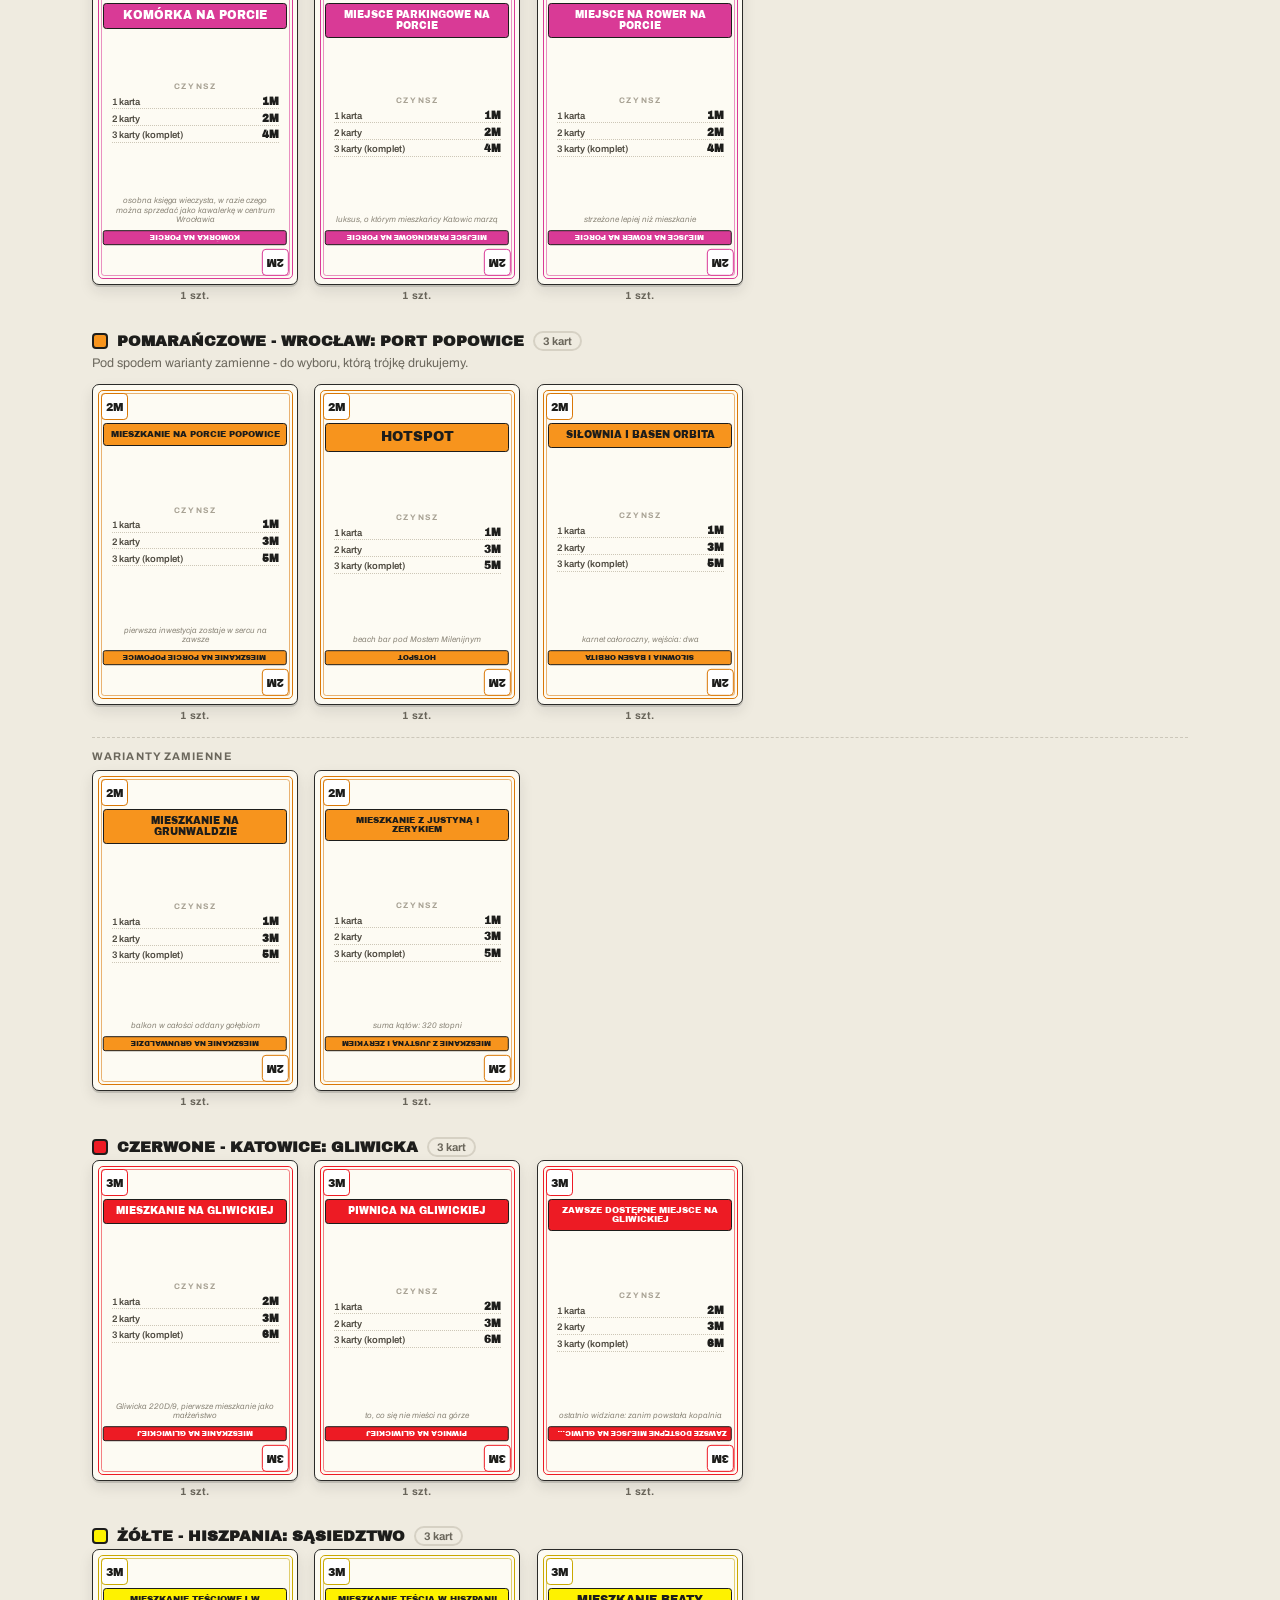
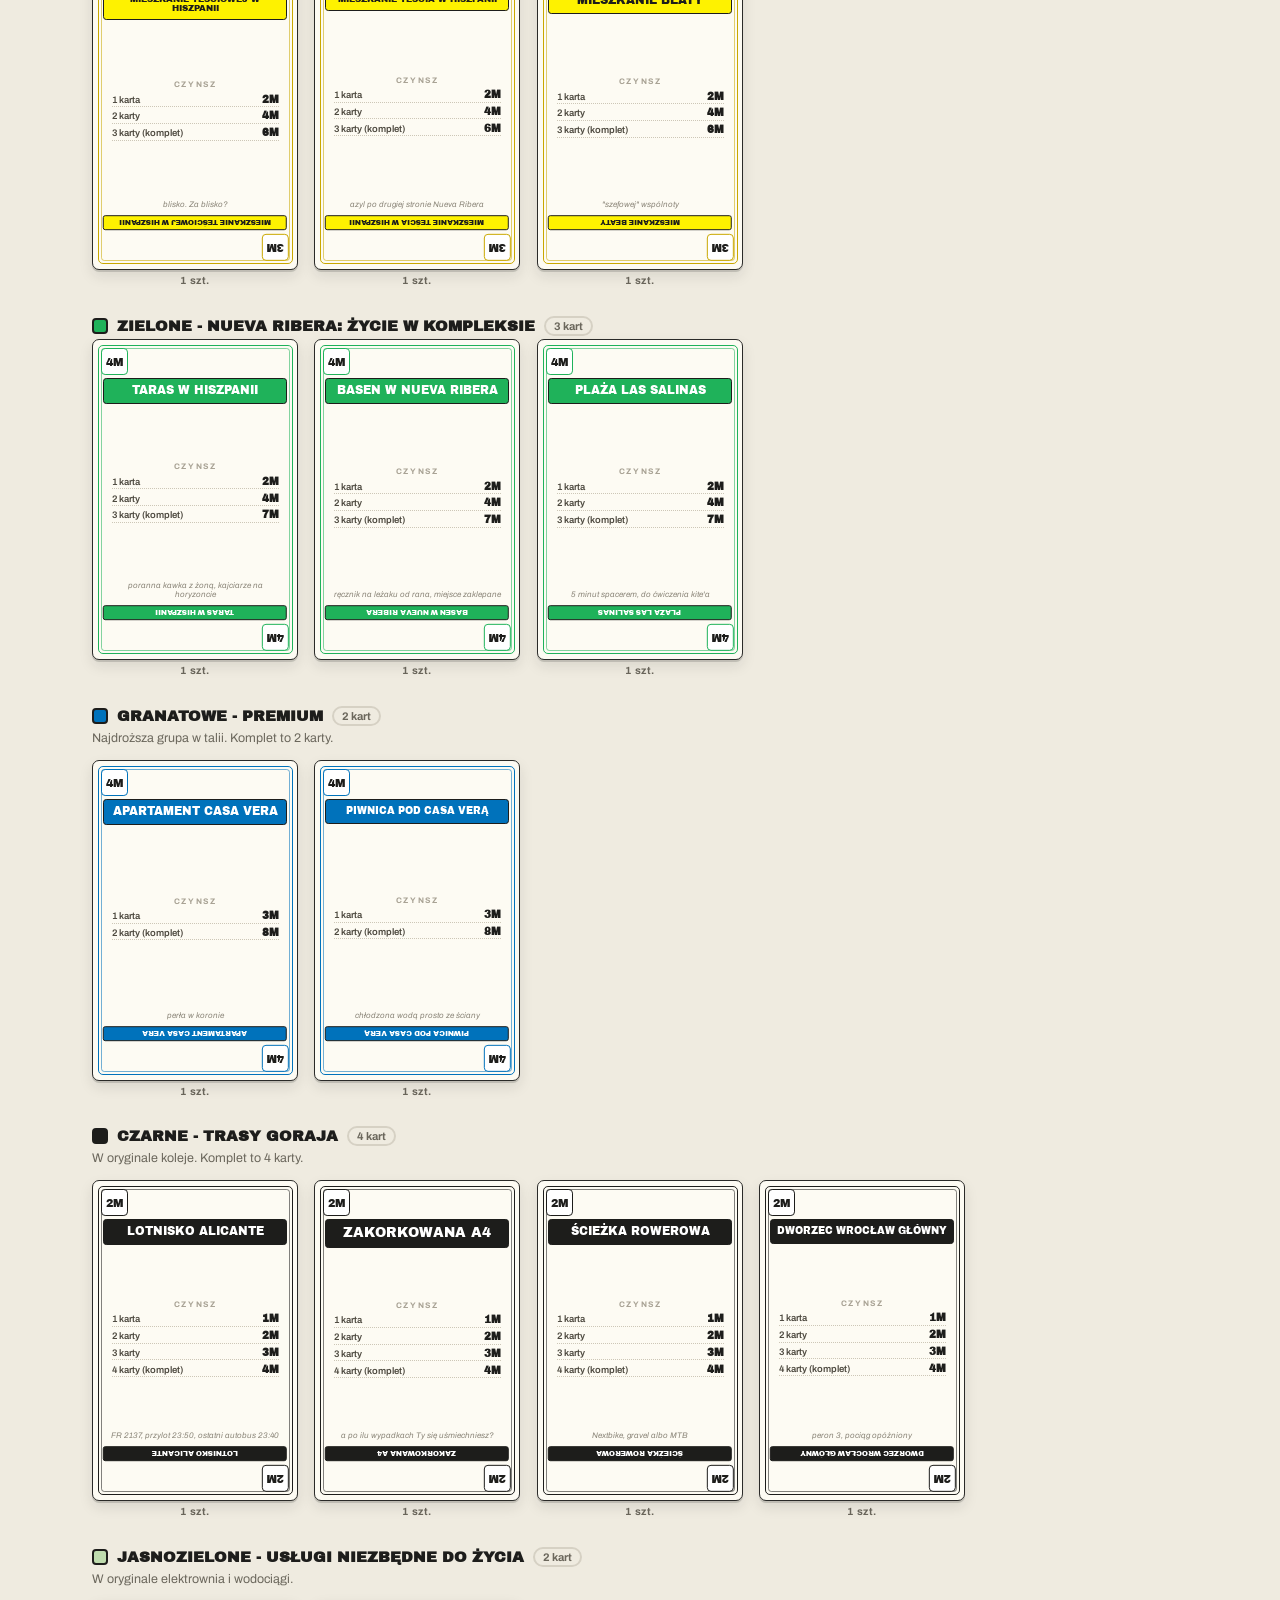
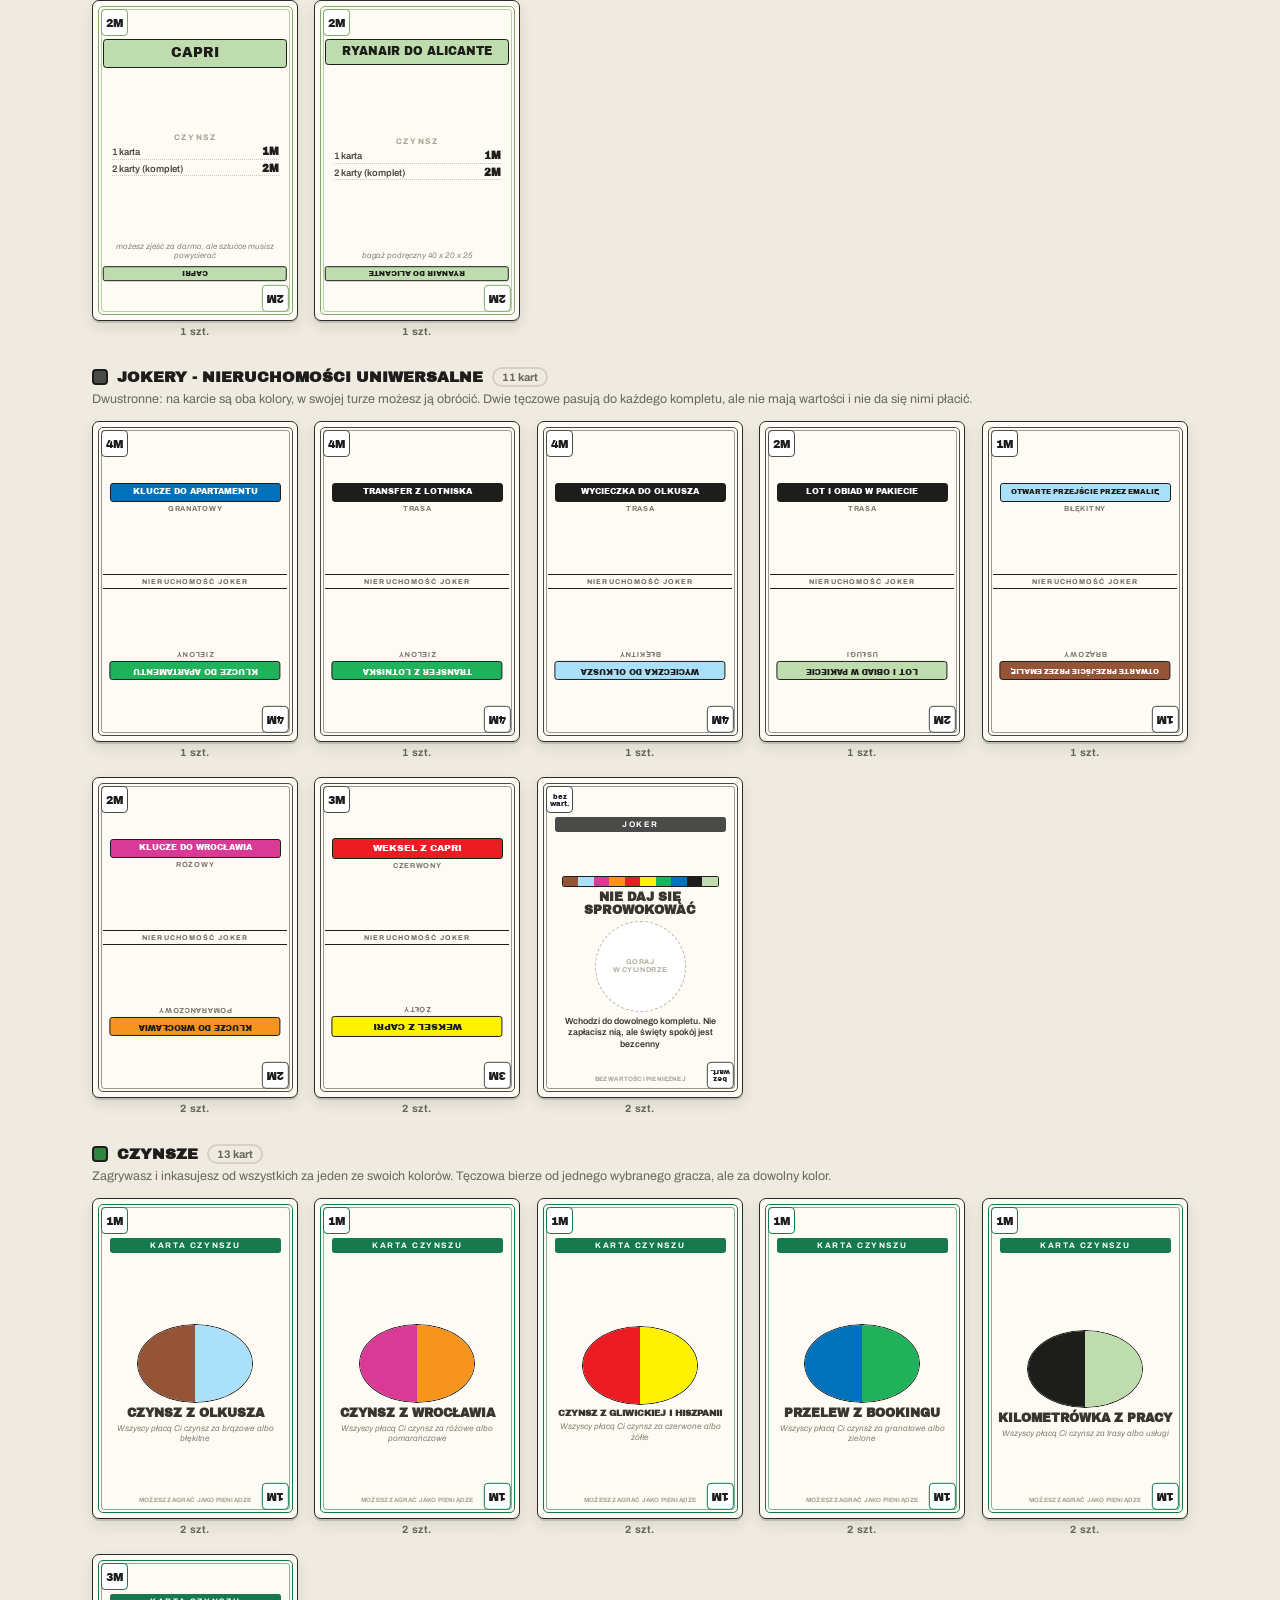
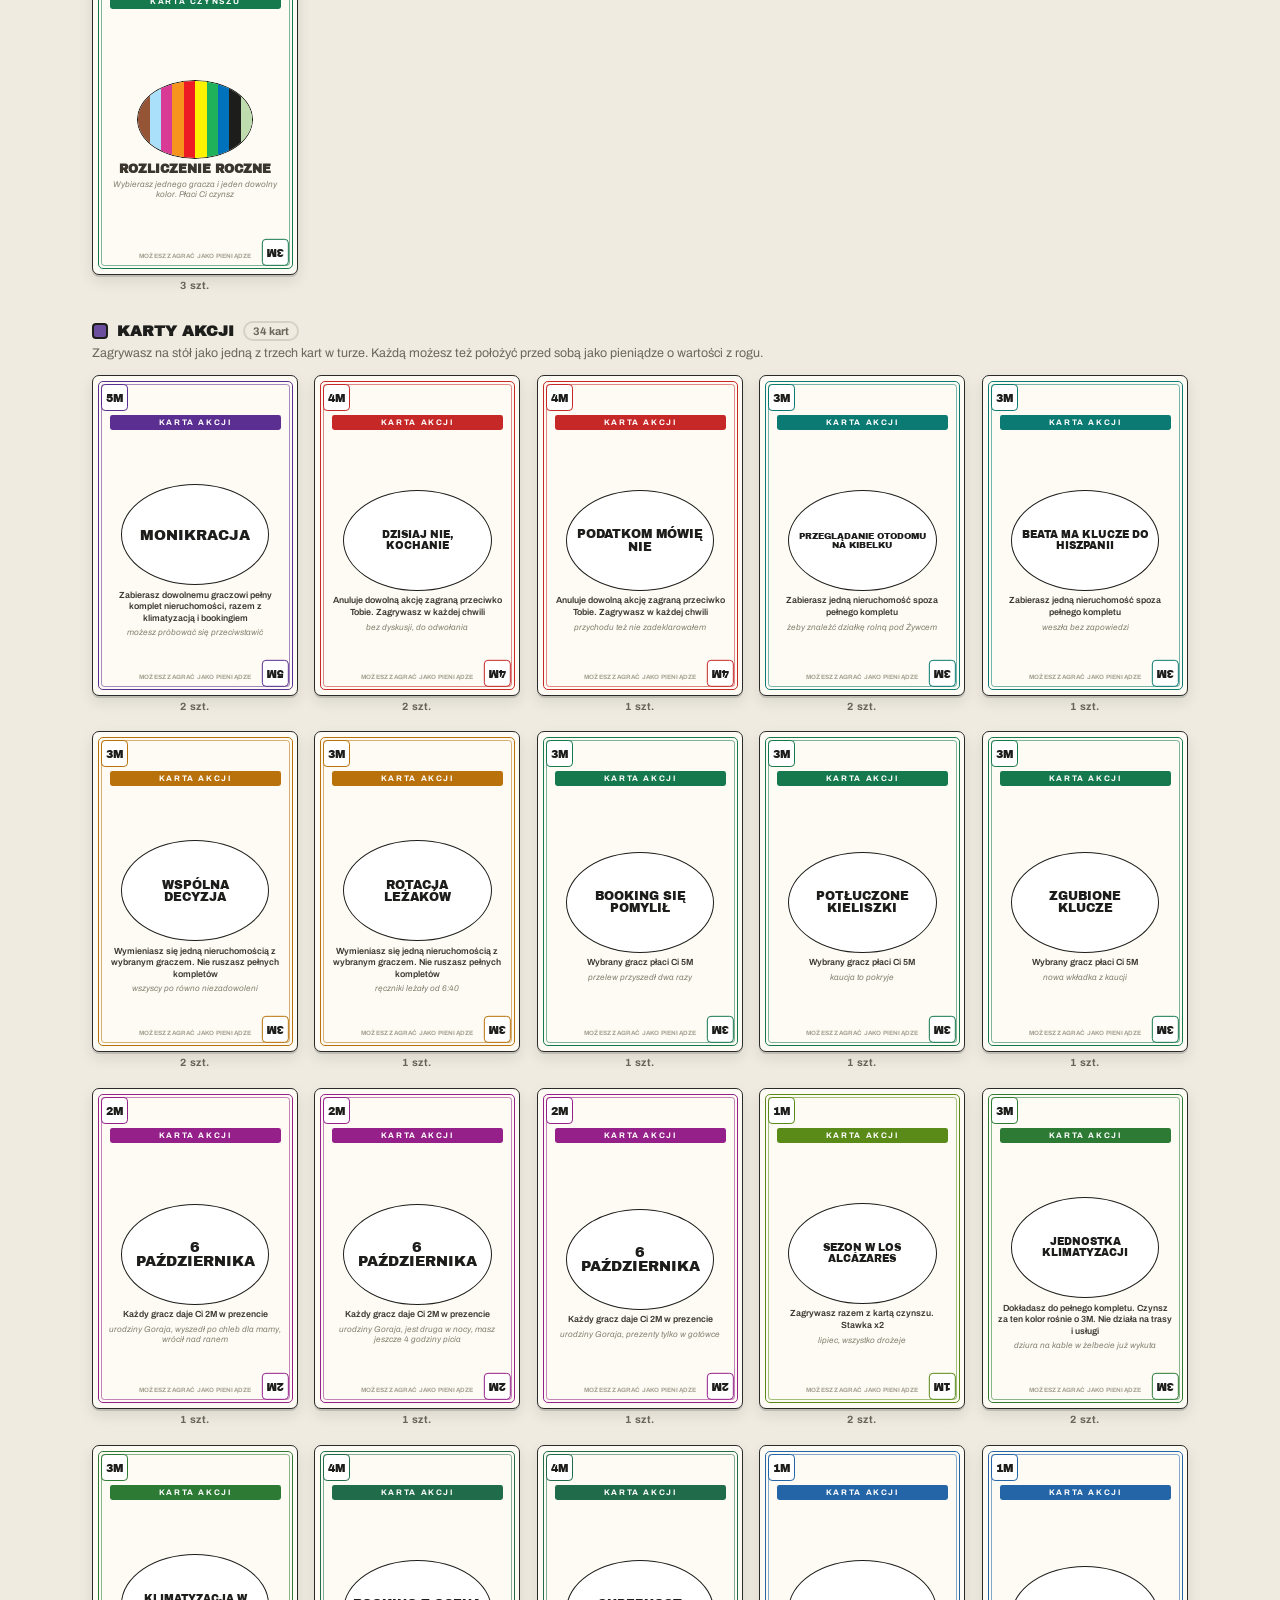
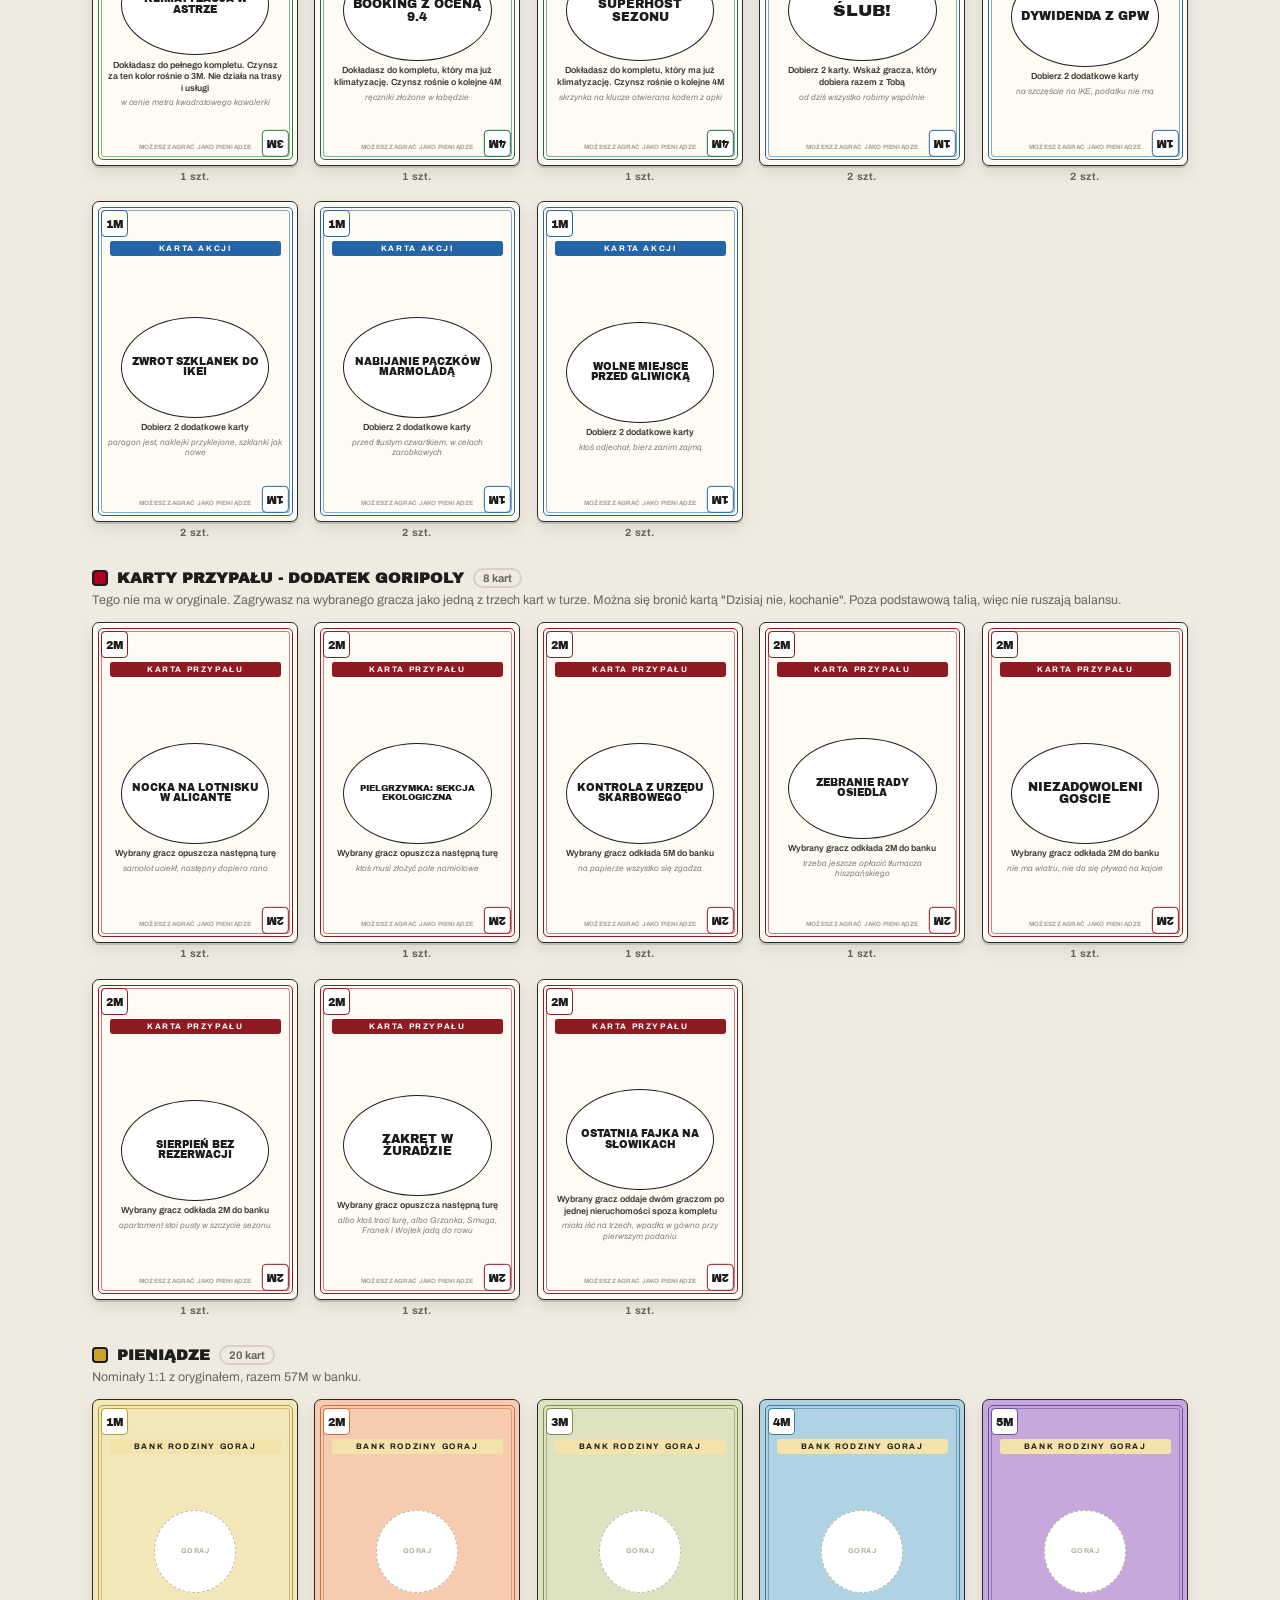
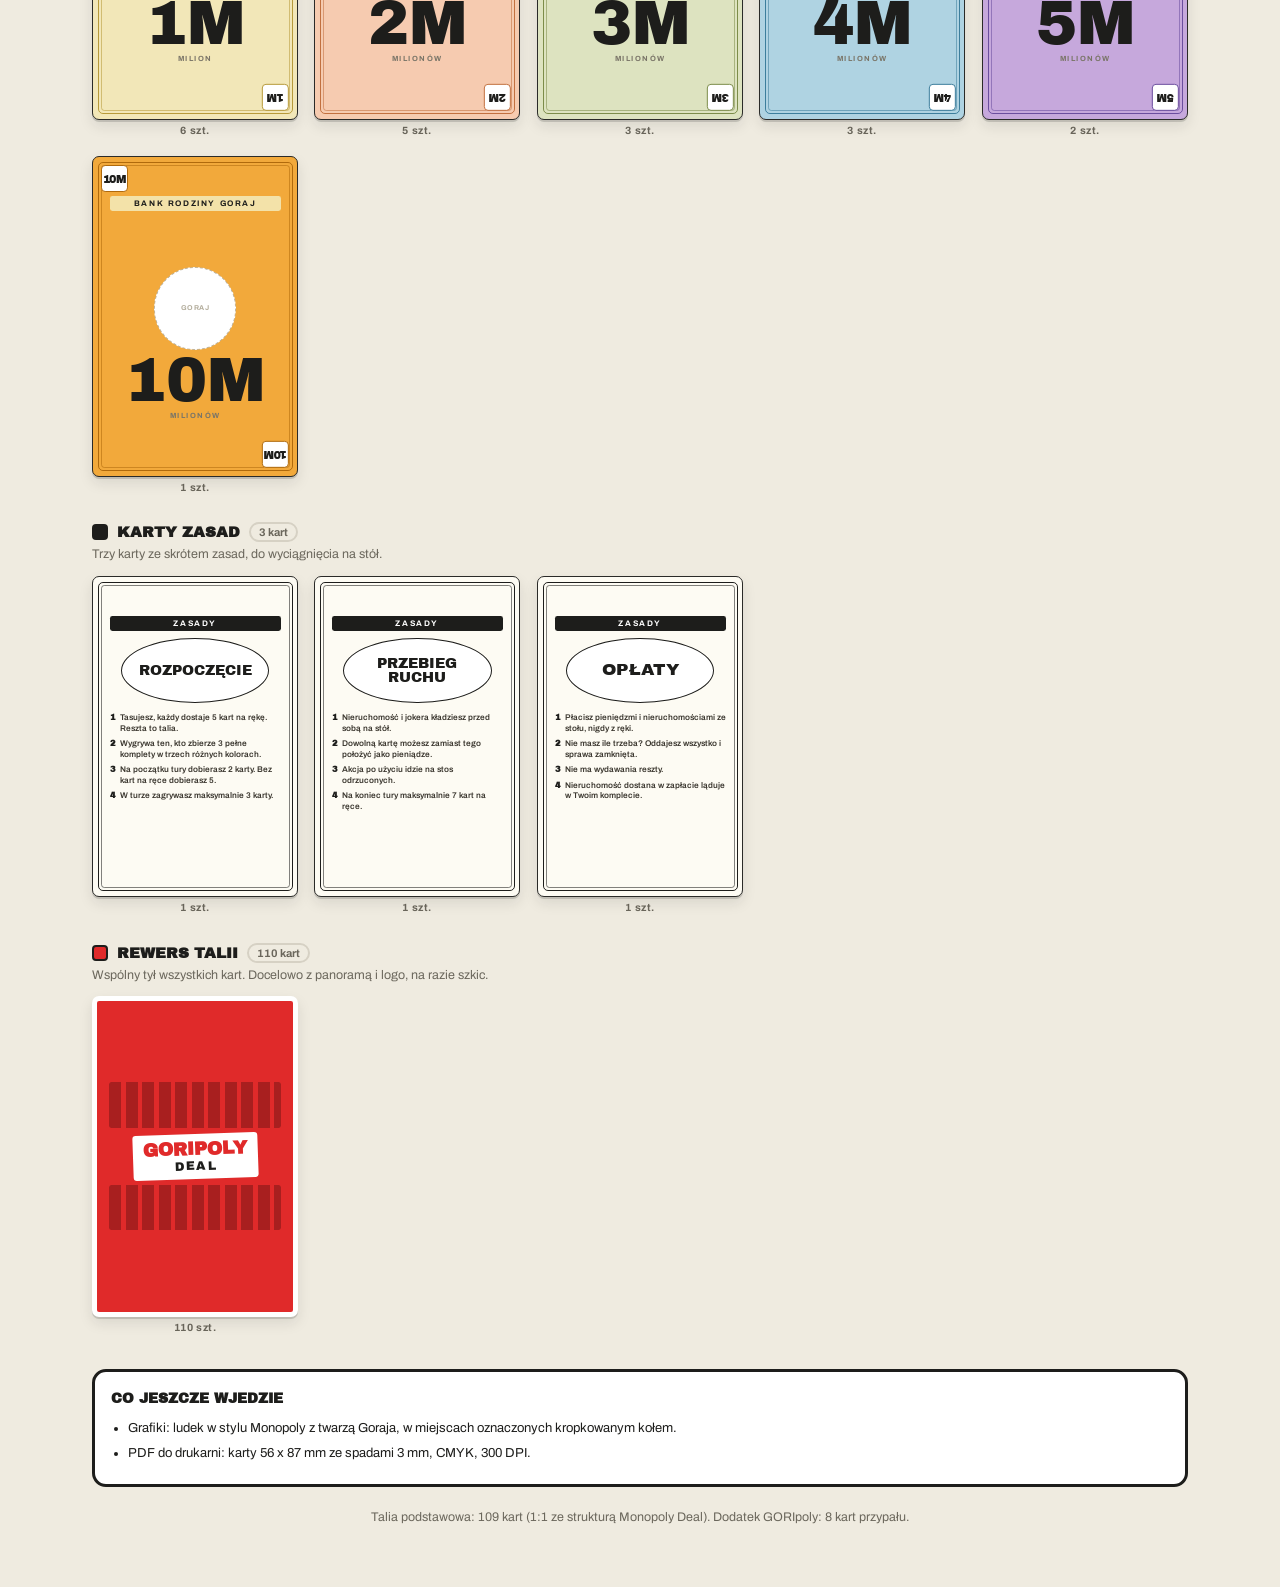
==== commit 2dfd864c: "Nazwy wlasne z Hiszpanii i poprawki podpisow Hiszpania dostaje prawdziwe nazwy: - Apartament Los Alc" ====
--- a/index.html
+++ b/index.html
@@ -393,28 +393,28 @@
  cards:[
   {n:'Mieszkanie na Gliwickiej',s:'Gliwicka 220D/9, pierwsze mieszkanie jako małżeństwo'},
   {n:'Piwnica na Gliwickiej',s:'to, co się nie mieści na górze'},
-  {n:'Zawsze Dostępne Miejsce na Gliwickiej',s:'widziane ostatnio, zanim powstała kopalnia'},
+  {n:'Zawsze Dostępne Miejsce na Gliwickiej',s:'ostatnio widziane: zanim powstała kopalnia'},
 ]},
 
 {id:'zolte',type:'prop',title:'Żółte - Hiszpania: sąsiedztwo',color:'yellow',val:'3M',rents:['2M','4M','6M'],
  cards:[
   {n:'Mieszkanie Teściowej w Hiszpanii',s:'blisko. Za blisko?'},
-  {n:'Mieszkanie Teścia w Hiszpanii',s:'azyl po drugiej stronie kompleksu'},
+  {n:'Mieszkanie Teścia w Hiszpanii',s:'azyl po drugiej stronie Nueva Ribera'},
   {n:'Mieszkanie Beaty',s:'"szefowej" wspólnoty'},
 ]},
 
-{id:'zielone',type:'prop',title:'Zielone - Los Alcázares: życie w kompleksie',color:'green',val:'4M',rents:['2M','4M','7M'],
+{id:'zielone',type:'prop',title:'Zielone - Nueva Ribera: życie w kompleksie',color:'green',val:'4M',rents:['2M','4M','7M'],
  cards:[
   {n:'Taras w Hiszpanii',s:'poranna kawka z żoną, kajciarze na horyzoncie'},
-  {n:'Basen w Hiszpańskim Kompleksie',s:'ręcznik na leżaku od rana, miejsce zaklepane'},
+  {n:'Basen w Nueva Ribera',s:'ręcznik na leżaku od rana, miejsce zaklepane'},
   {n:'Plaża Las Salinas',s:'5 minut spacerem, do ćwiczenia kite\'a'},
 ]},
 
 {id:'granatowe',type:'prop',title:'Granatowe - Premium',color:'dkblue',val:'4M',rents:['3M','8M'],
  note:'Najdroższa grupa w talii. Komplet to 2 karty.',
  cards:[
-  {n:'Apartament Los Alcázares',s:'perła w koronie'},
-  {n:'Piwnica do Apartamentu',s:'chłodzona wodą prosto ze ściany'},
+  {n:'Apartament Casa Vera',s:'perła w koronie'},
+  {n:'Piwnica pod Casa Verą',s:'chłodzona wodą prosto ze ściany'},
 ]},
 
 {id:'trasy',type:'prop',title:'Czarne - Trasy Goraja',color:'rail',val:'2M',rents:['1M','2M','3M','4M'],
@@ -422,7 +422,7 @@
  cards:[
   {n:'Lotnisko Alicante',s:'FR 2137, przylot 23:50, ostatni autobus 23:40'},
   {n:'Zakorkowana A4',s:'a po ilu wypadkach Ty się uśmiechniesz?'},
-  {n:'Ścieżka Rowerowa',s:'Nextbike, gravel albo MTB, nauka wciąż trwa'},
+  {n:'Ścieżka Rowerowa',s:'Nextbike, gravel albo MTB'},
   {n:'Dworzec Wrocław Główny',s:'peron 3, pociąg opóźniony'},
 ]},
 
@@ -452,8 +452,8 @@
   {n:'Czynsz z Olkusza',a:'brown',b:'ltblue',v:'1M',t:'Wszyscy płacą Ci czynsz za brązowe albo błękitne',q:2},
   {n:'Czynsz z Wrocławia',a:'pink',b:'orange',v:'1M',t:'Wszyscy płacą Ci czynsz za różowe albo pomarańczowe',q:2},
   {n:'Czynsz z Gliwickiej i Hiszpanii',a:'red',b:'yellow',v:'1M',t:'Wszyscy płacą Ci czynsz za czerwone albo żółte',q:2},
-  {n:'Przelew z Bookinga',a:'dkblue',b:'green',v:'1M',t:'Wszyscy płacą Ci czynsz za granatowe albo zielone',q:2},
-  {n:'Kilometrówka z Pracy',a:'rail',b:'util',v:'1M',t:'Wszyscy płacą Ci czynsz za trasy albo usługi',q:2},
+  {n:'Przelew z Bookingu',a:'dkblue',b:'green',v:'1M',t:'Wszyscy płacą Ci czynsz za granatowe albo zielone',q:2},
+  {n:'Kilometrówka z pracy',a:'rail',b:'util',v:'1M',t:'Wszyscy płacą Ci czynsz za trasy albo usługi',q:2},
   {n:'Rozliczenie Roczne',multi:true,v:'3M',t:'Wybierasz jednego gracza i jeden dowolny kolor. Płaci Ci czynsz',q:3},
 ]},
 
@@ -470,17 +470,17 @@
   {n:'Booking Się Pomylił',v:'3M',c:A.debt,t:'Wybrany gracz płaci Ci 5M',s:'przelew przyszedł dwa razy',q:1},
   {n:'Potłuczone Kieliszki',v:'3M',c:A.debt,t:'Wybrany gracz płaci Ci 5M',s:'kaucja to pokryje',q:1},
   {n:'Zgubione Klucze',v:'3M',c:A.debt,t:'Wybrany gracz płaci Ci 5M',s:'nowa wkładka z kaucji',q:1},
-  {n:'6 Października',v:'2M',c:A.bday,t:'Każdy gracz daje Ci 2M w prezencie',s:'urodziny Goraja, zrzutka obowiązkowa',q:1},
+  {n:'6 Października',v:'2M',c:A.bday,t:'Każdy gracz daje Ci 2M w prezencie',s:'urodziny Goraja, wyszedł po chleb dla mamy, wrócił nad ranem',q:1},
   {n:'6 Października',v:'2M',c:A.bday,t:'Każdy gracz daje Ci 2M w prezencie',s:'urodziny Goraja, jest druga w nocy, masz jeszcze 4 godziny picia',q:1},
   {n:'6 Października',v:'2M',c:A.bday,t:'Każdy gracz daje Ci 2M w prezencie',s:'urodziny Goraja, prezenty tylko w gotówce',q:1},
   {n:'Sezon w Los Alcázares',v:'1M',c:A.dbl,t:'Zagrywasz razem z kartą czynszu. Stawka x2',s:'lipiec, wszystko drożeje',q:2},
   {n:'Jednostka Klimatyzacji',v:'3M',c:A.house,t:'Dokładasz do pełnego kompletu. Czynsz za ten kolor rośnie o 3M. Nie działa na trasy i usługi',s:'dziura na kable w żelbecie już wykuta',q:2},
-  {n:'Klimatyzacja w Astrze',v:'3M',c:A.house,t:'Dokładasz do pełnego kompletu. Czynsz za ten kolor rośnie o 3M. Nie działa na trasy i usługi',s:'kosztowała jak metr kwadratowy na Jasnej',q:1},
+  {n:'Klimatyzacja w Astrze',v:'3M',c:A.house,t:'Dokładasz do pełnego kompletu. Czynsz za ten kolor rośnie o 3M. Nie działa na trasy i usługi',s:'w cenie metra kwadratowego kawalerki',q:1},
   {n:'Booking z Oceną 9.4',v:'4M',c:A.hotel,t:'Dokładasz do kompletu, który ma już klimatyzację. Czynsz rośnie o kolejne 4M',s:'ręczniki złożone w łabędzie',q:1},
   {n:'Superhost Sezonu',v:'4M',c:A.hotel,t:'Dokładasz do kompletu, który ma już klimatyzację. Czynsz rośnie o kolejne 4M',s:'skrzynka na klucze otwierana kodem z apki',q:1},
   {n:'Ślub!',v:'1M',c:A.pass,t:'Dobierz 2 karty. Wskaż gracza, który dobiera razem z Tobą',s:'od dziś wszystko robimy wspólnie',q:2},
   {n:'Dywidenda z GPW',v:'1M',c:A.pass,t:'Dobierz 2 dodatkowe karty',s:'na szczęście na IKE, podatku nie ma',q:2},
-  {n:'Zwrot Szklanek do Ikei',v:'1M',c:A.pass,t:'Dobierz 2 dodatkowe karty',s:'paragon był, naklejki wróciły, Dagmara przepchnęła',q:2},
+  {n:'Zwrot Szklanek do Ikei',v:'1M',c:A.pass,t:'Dobierz 2 dodatkowe karty',s:'paragon jest, naklejki przyklejone, szklanki jak nowe',q:2},
   {n:'Nabijanie Pączków Marmoladą',v:'1M',c:A.pass,t:'Dobierz 2 dodatkowe karty',s:'przed tłustym czwartkiem, w celach zarobkowych',q:2},
   {n:'Wolne Miejsce przed Gliwicką',v:'1M',c:A.pass,t:'Dobierz 2 dodatkowe karty',s:'ktoś odjechał, bierz zanim zajmą',q:2},
 ]},
@@ -490,8 +490,8 @@
  cards:[
   {n:'Nocka na Lotnisku w Alicante',v:'2M',c:A.oops,kind:'Karta przypału',t:'Wybrany gracz opuszcza następną turę',s:'samolot uciekł, następny dopiero rano',q:1},
   {n:'Pielgrzymka: Sekcja Ekologiczna',v:'2M',c:A.oops,kind:'Karta przypału',t:'Wybrany gracz opuszcza następną turę',s:'ktoś musi złożyć pole namiotowe',q:1},
-  {n:'Kontrola z Urzędu Skarbowego',v:'2M',c:A.oops,kind:'Karta przypału',t:'Wybrany gracz odkłada 5M do banku',s:'wszystko się zgadza, tylko trwa',q:1},
-  {n:'Zebranie Rady Osiedla',v:'2M',c:A.oops,kind:'Karta przypału',t:'Wybrany gracz odkłada 2M do banku',s:'stres i cringe w gratisie',q:1},
+  {n:'Kontrola z Urzędu Skarbowego',v:'2M',c:A.oops,kind:'Karta przypału',t:'Wybrany gracz odkłada 5M do banku',s:'na papierze wszystko się zgadza',q:1},
+  {n:'Zebranie Rady Osiedla',v:'2M',c:A.oops,kind:'Karta przypału',t:'Wybrany gracz odkłada 2M do banku',s:'trzeba jeszcze opłacić tłumacza hiszpańskiego',q:1},
   {n:'Niezadowoleni Goście',v:'2M',c:A.oops,kind:'Karta przypału',t:'Wybrany gracz odkłada 2M do banku',s:'nie ma wiatru, nie da się pływać na kajcie',q:1},
   {n:'Sierpień bez Rezerwacji',v:'2M',c:A.oops,kind:'Karta przypału',t:'Wybrany gracz odkłada 2M do banku',s:'apartament stoi pusty w szczycie sezonu',q:1},
   {n:'Zakręt w Żuradzie',v:'2M',c:A.oops,kind:'Karta przypału',t:'Wybrany gracz opuszcza następną turę',s:'albo ktoś traci turę, albo Grzanka, Smuga, Franek i Wojtek jadą do rowu',q:1},
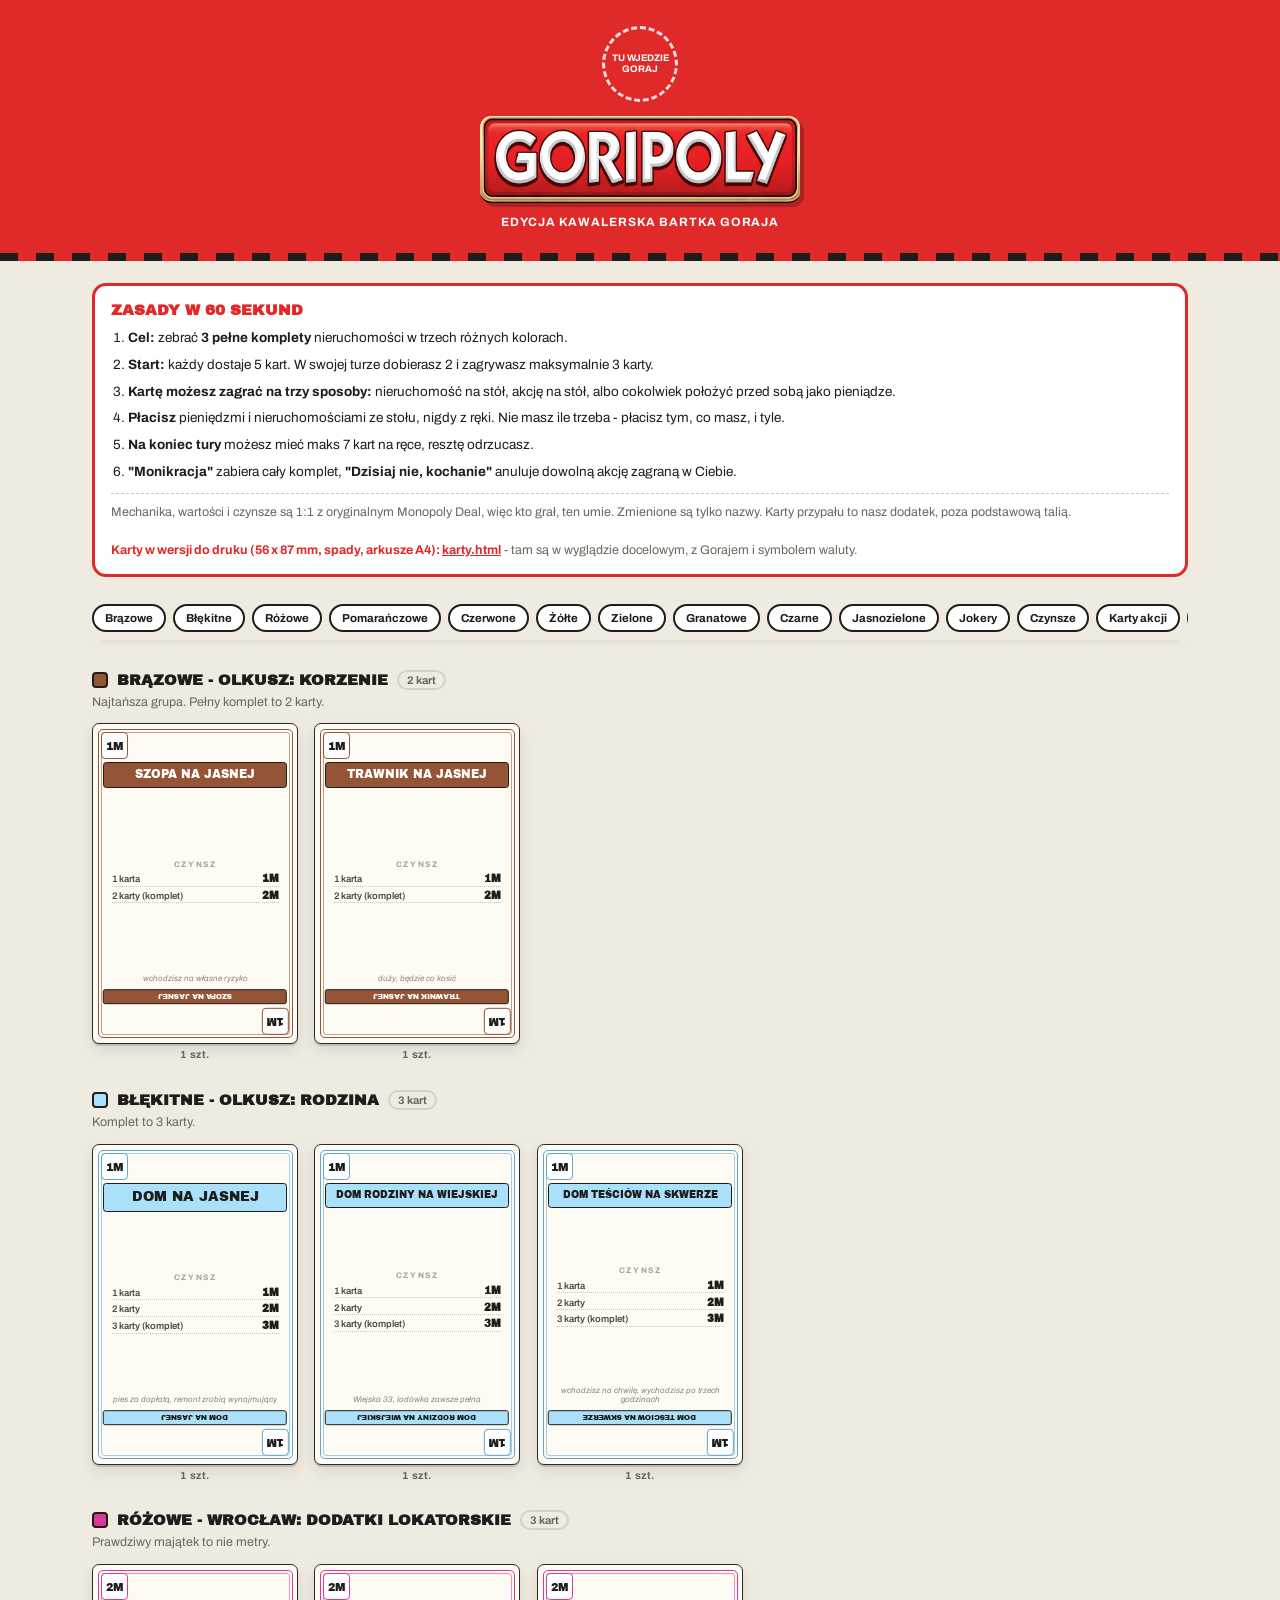
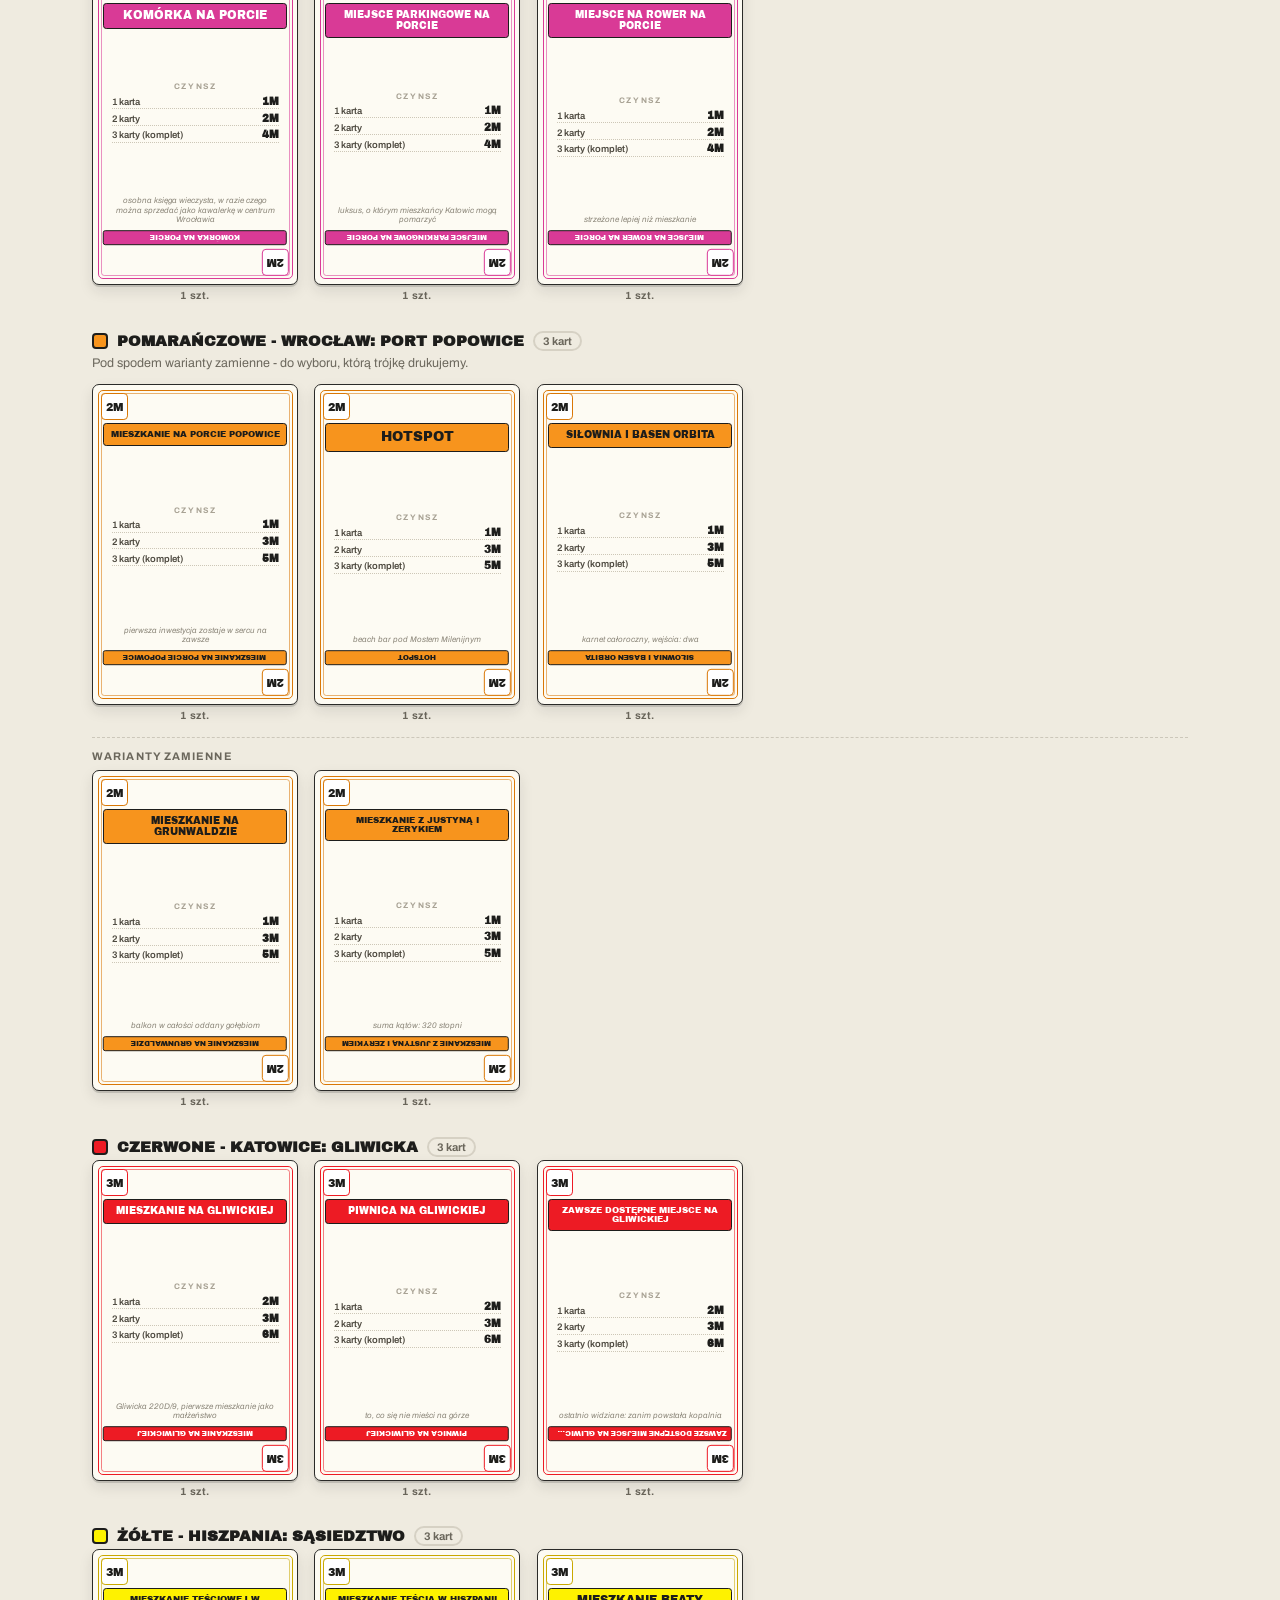
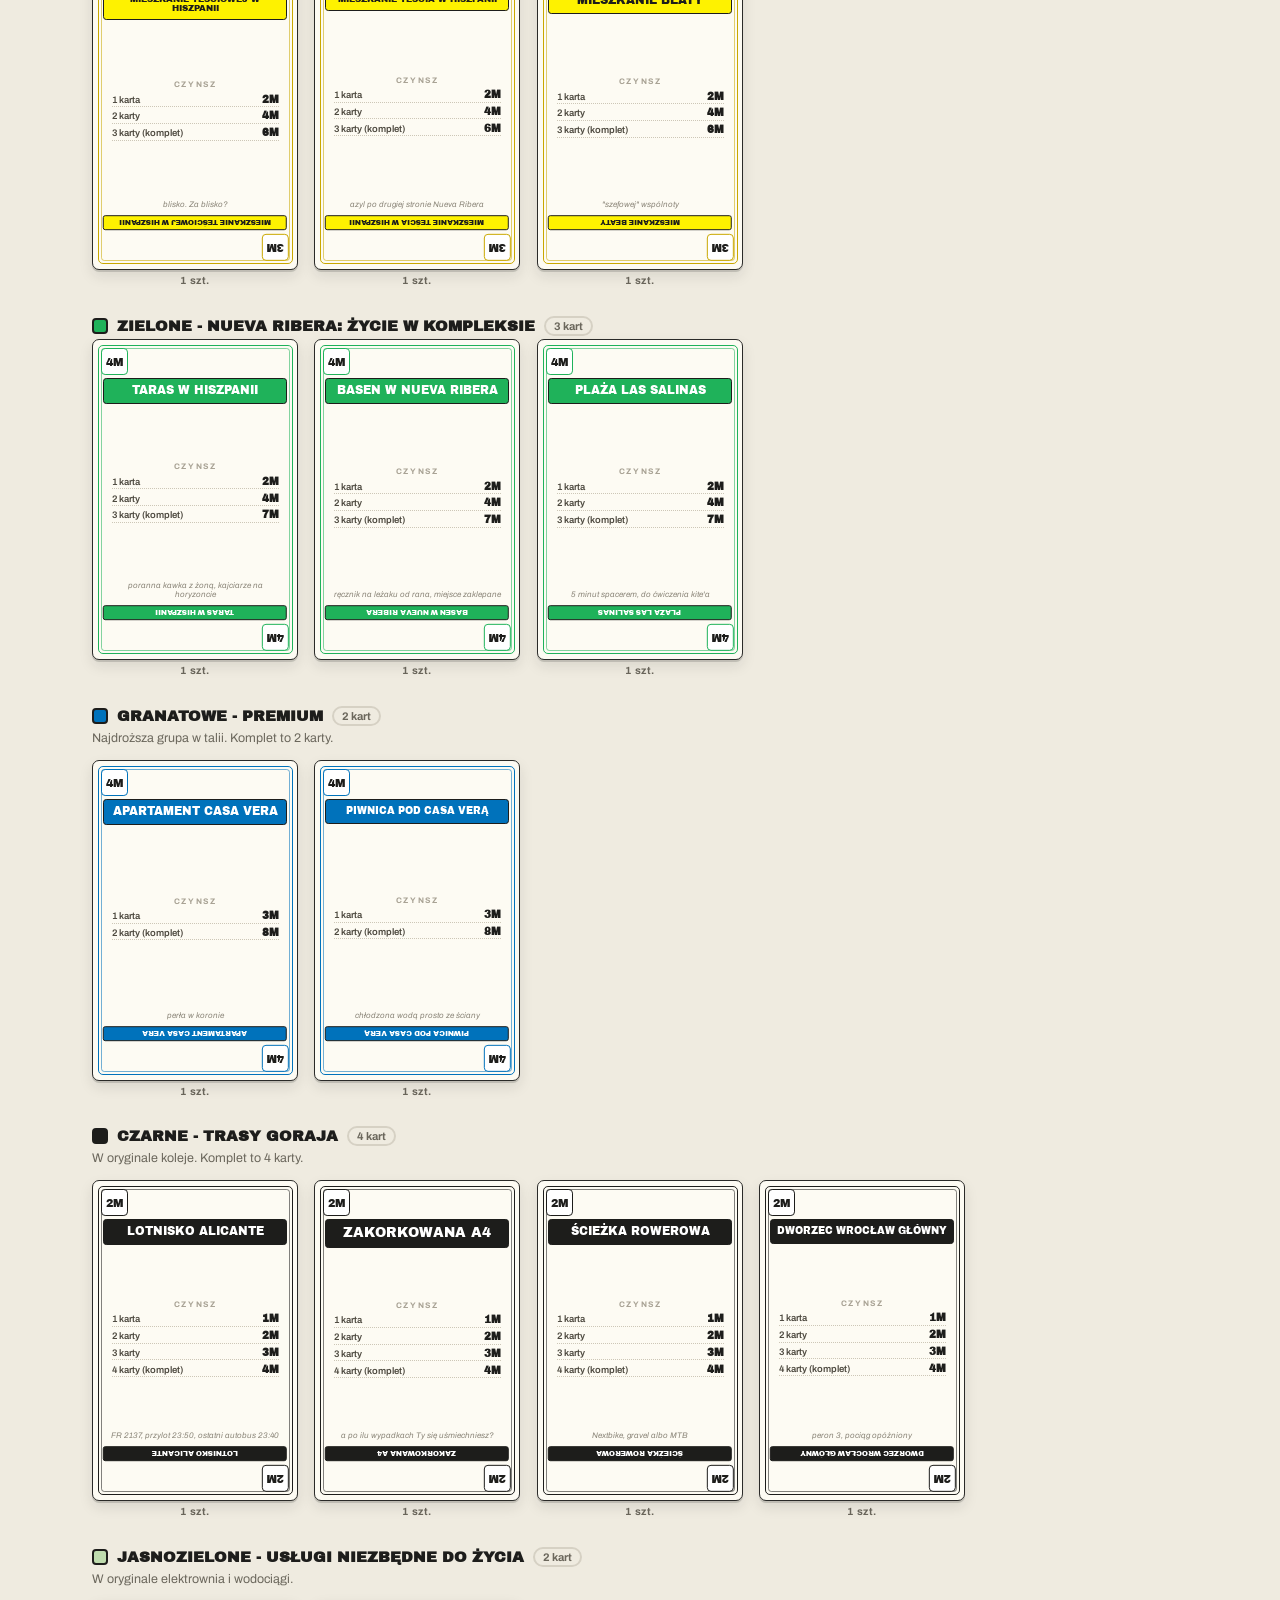
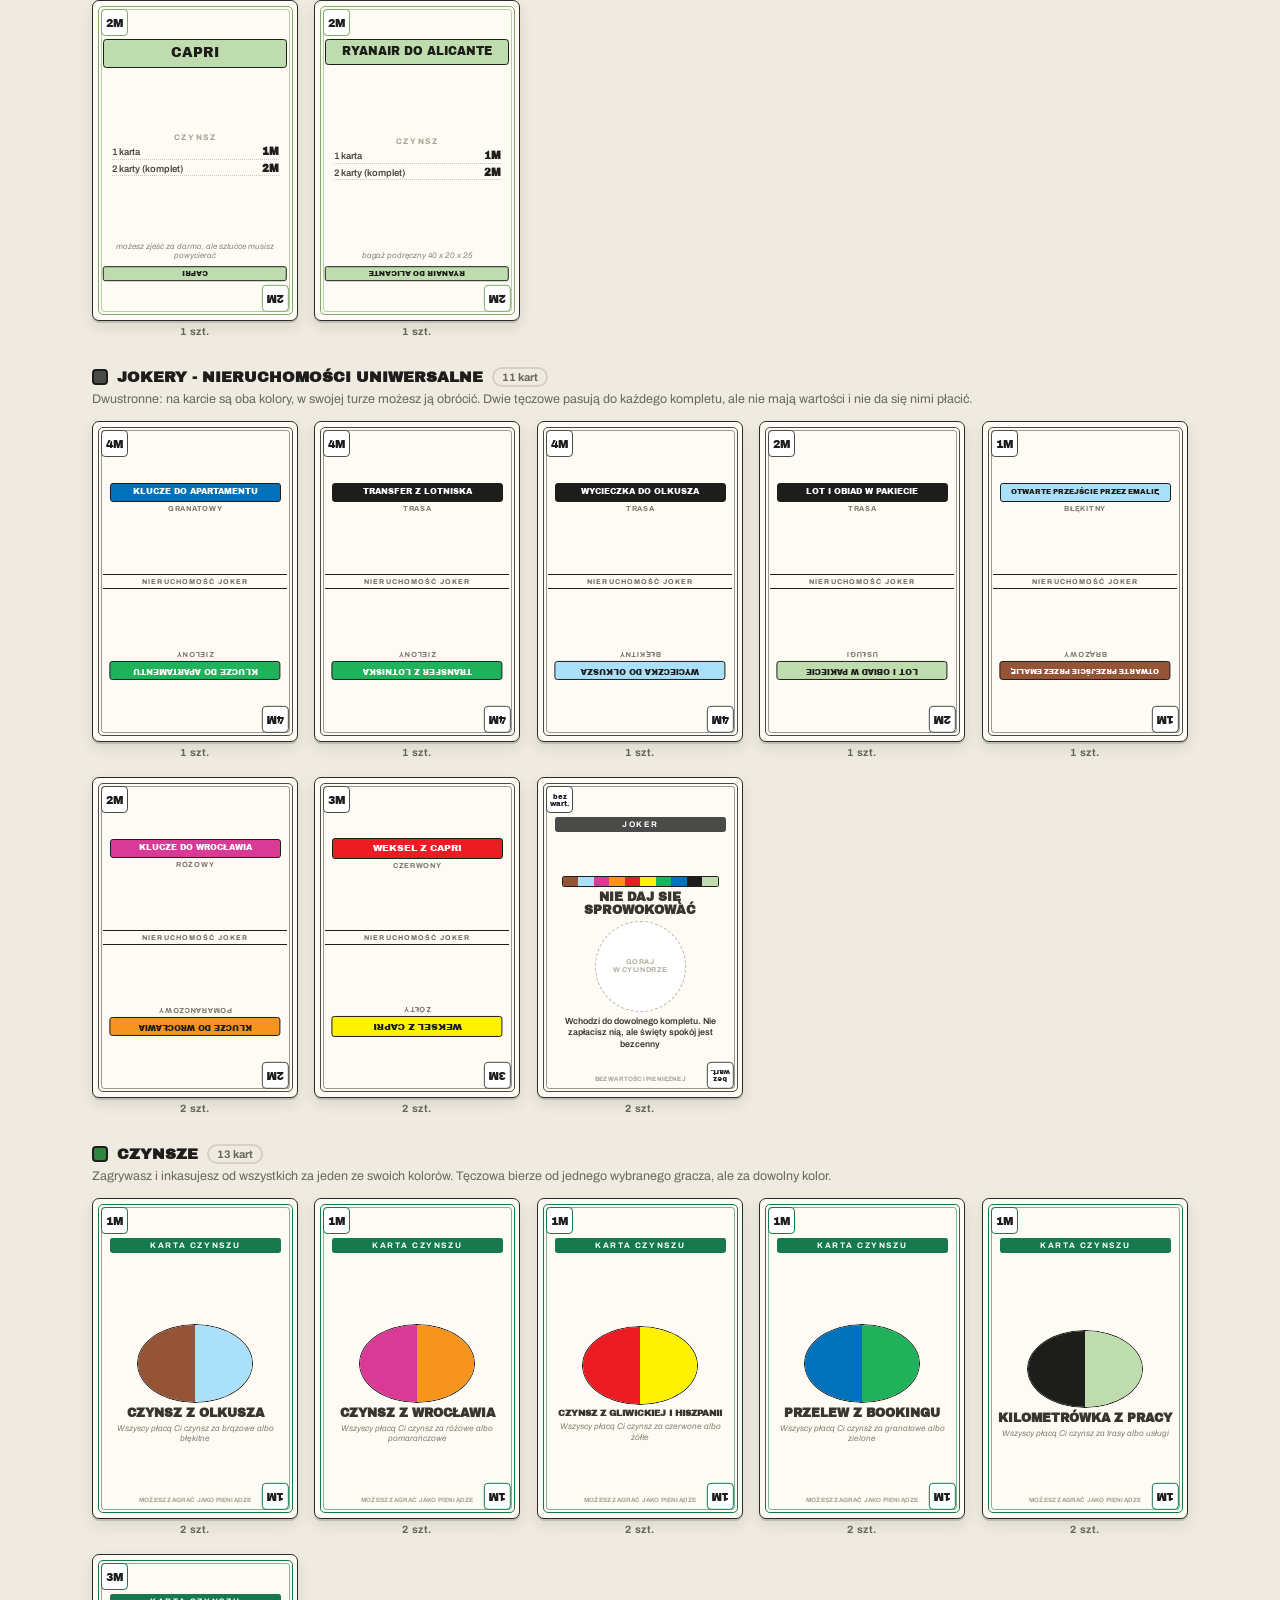
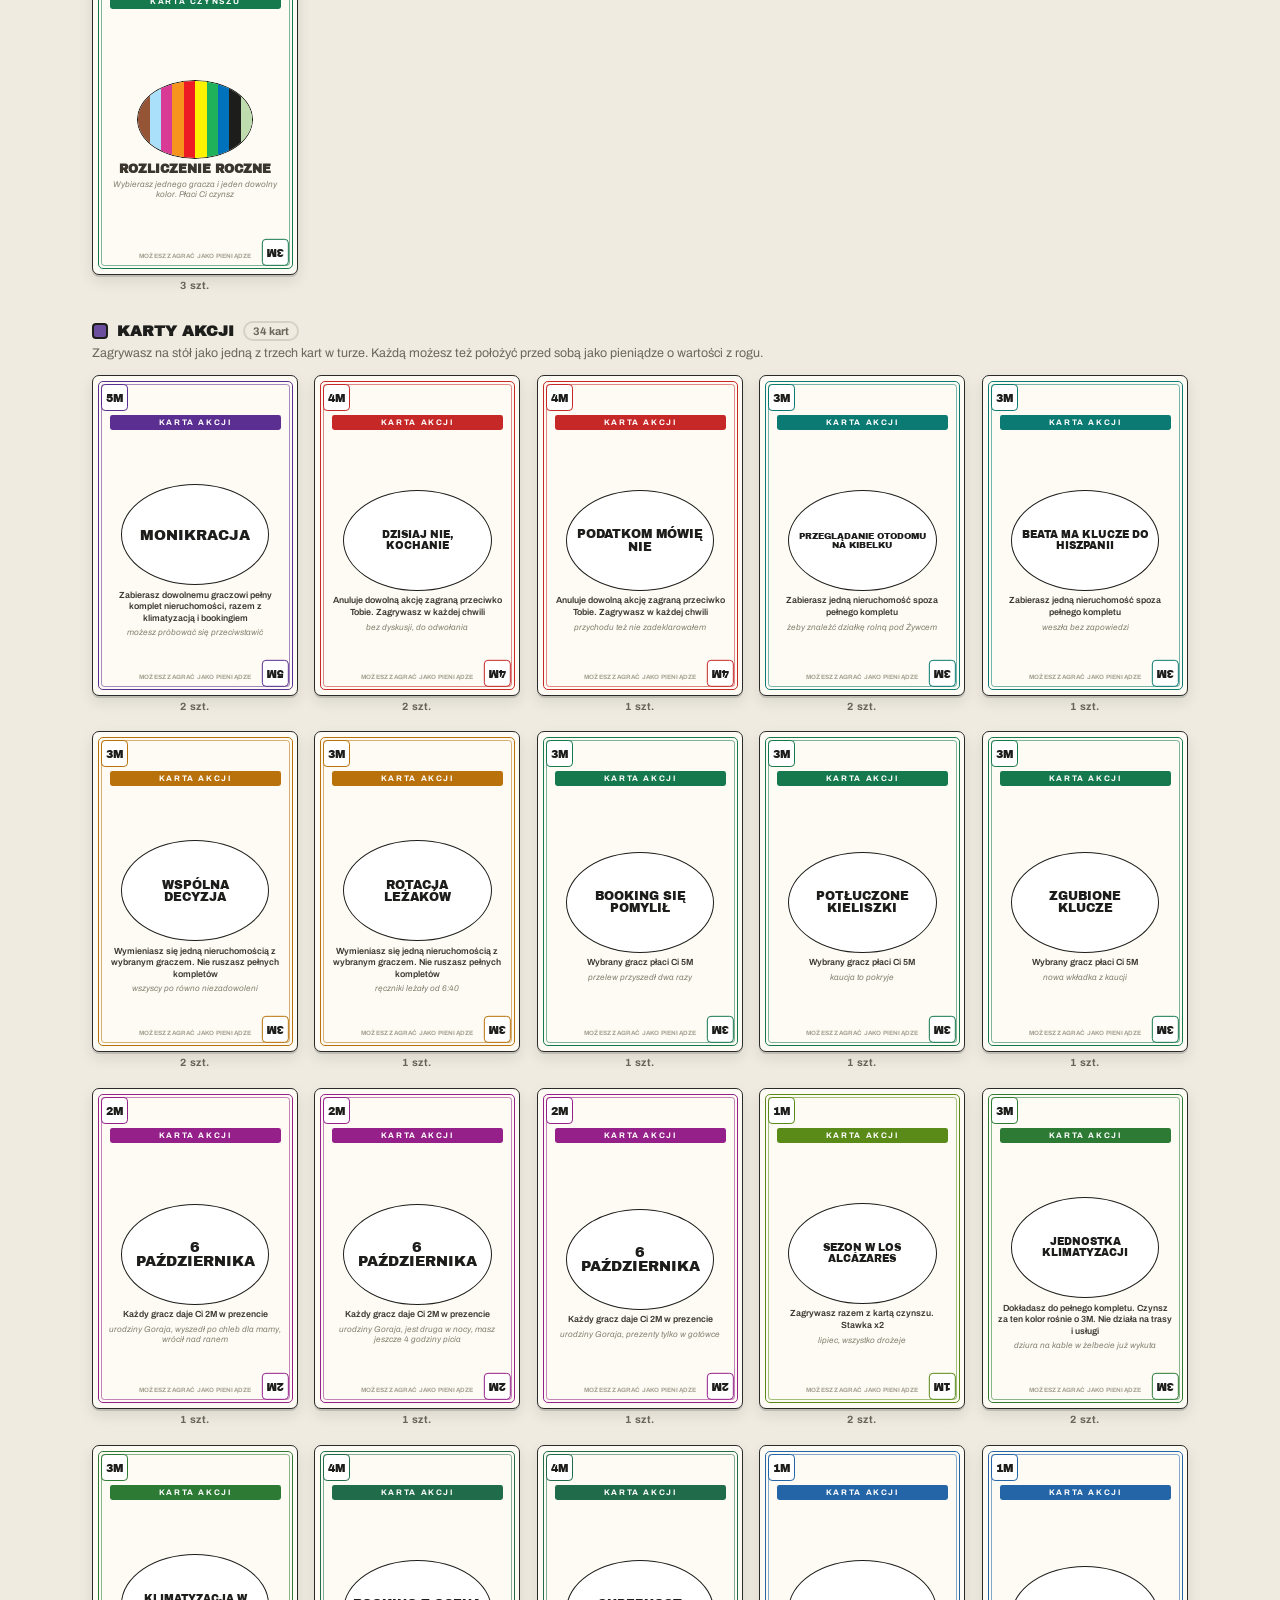
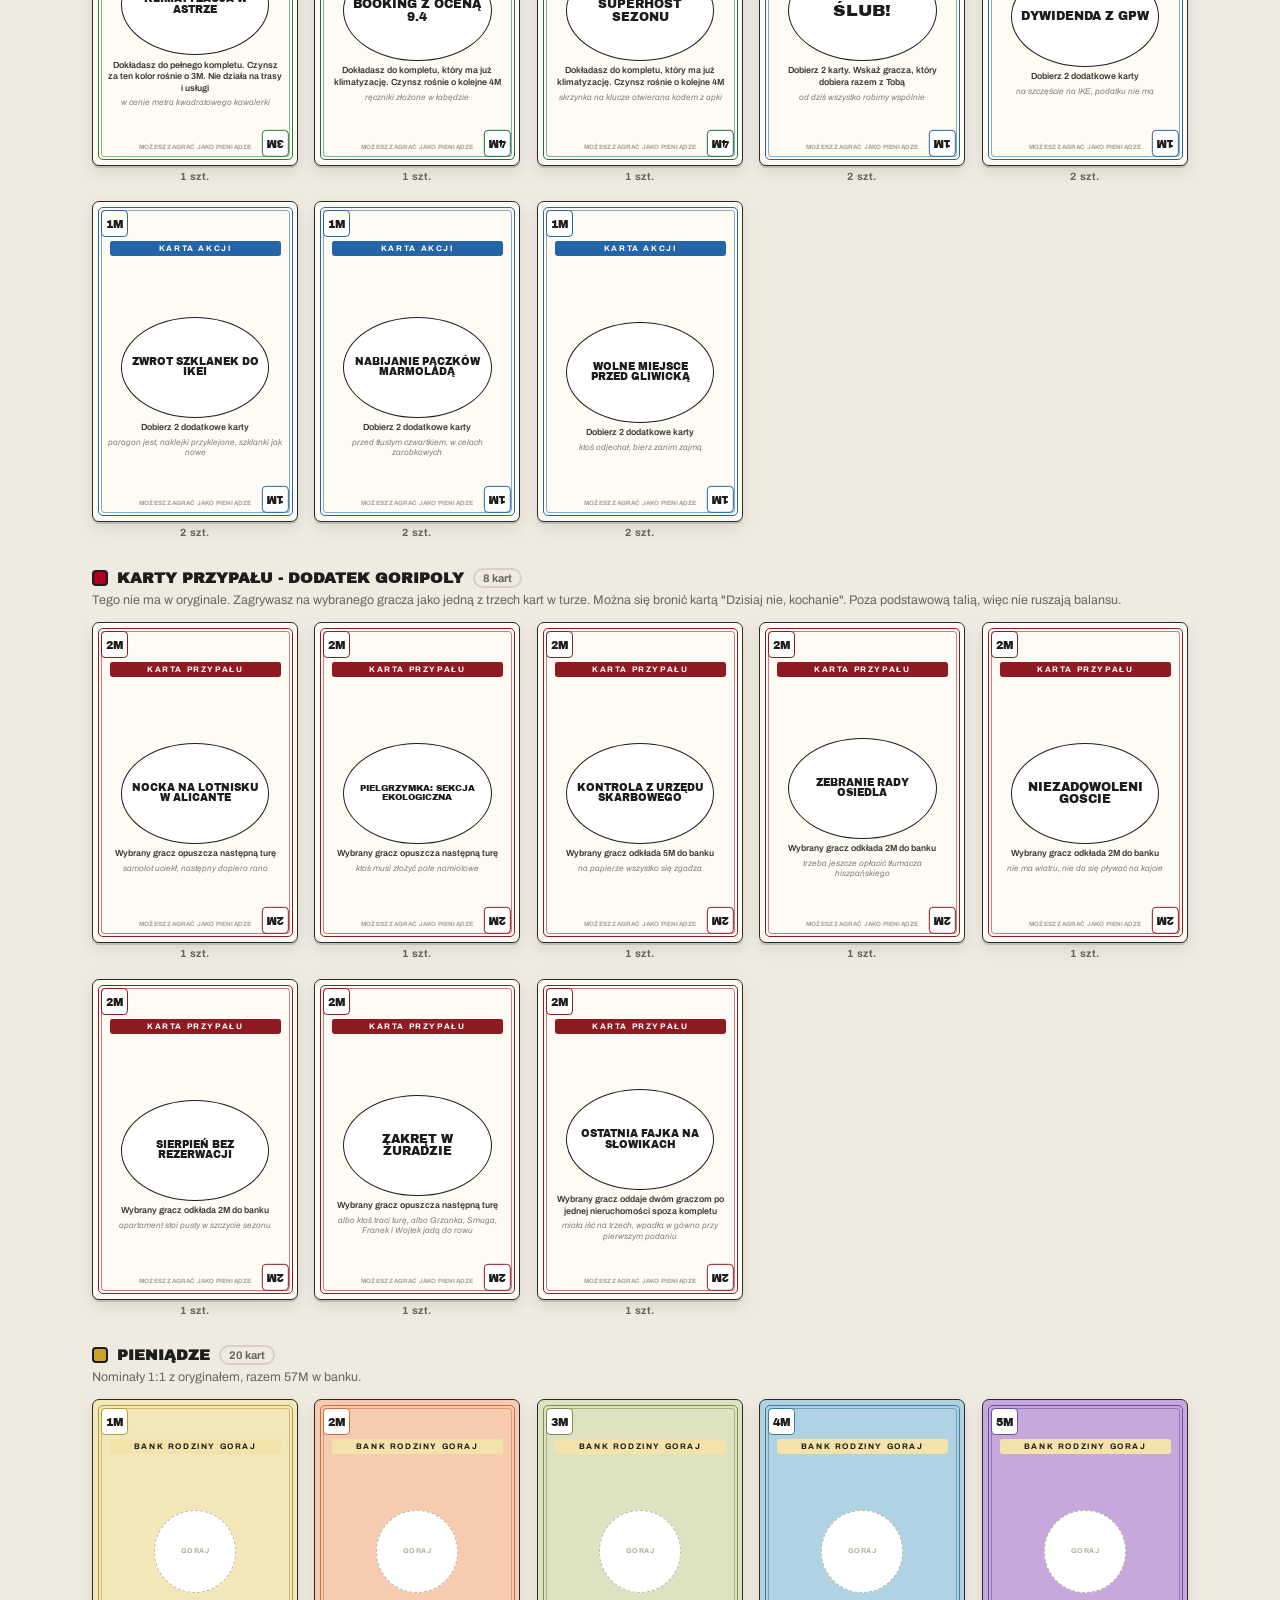
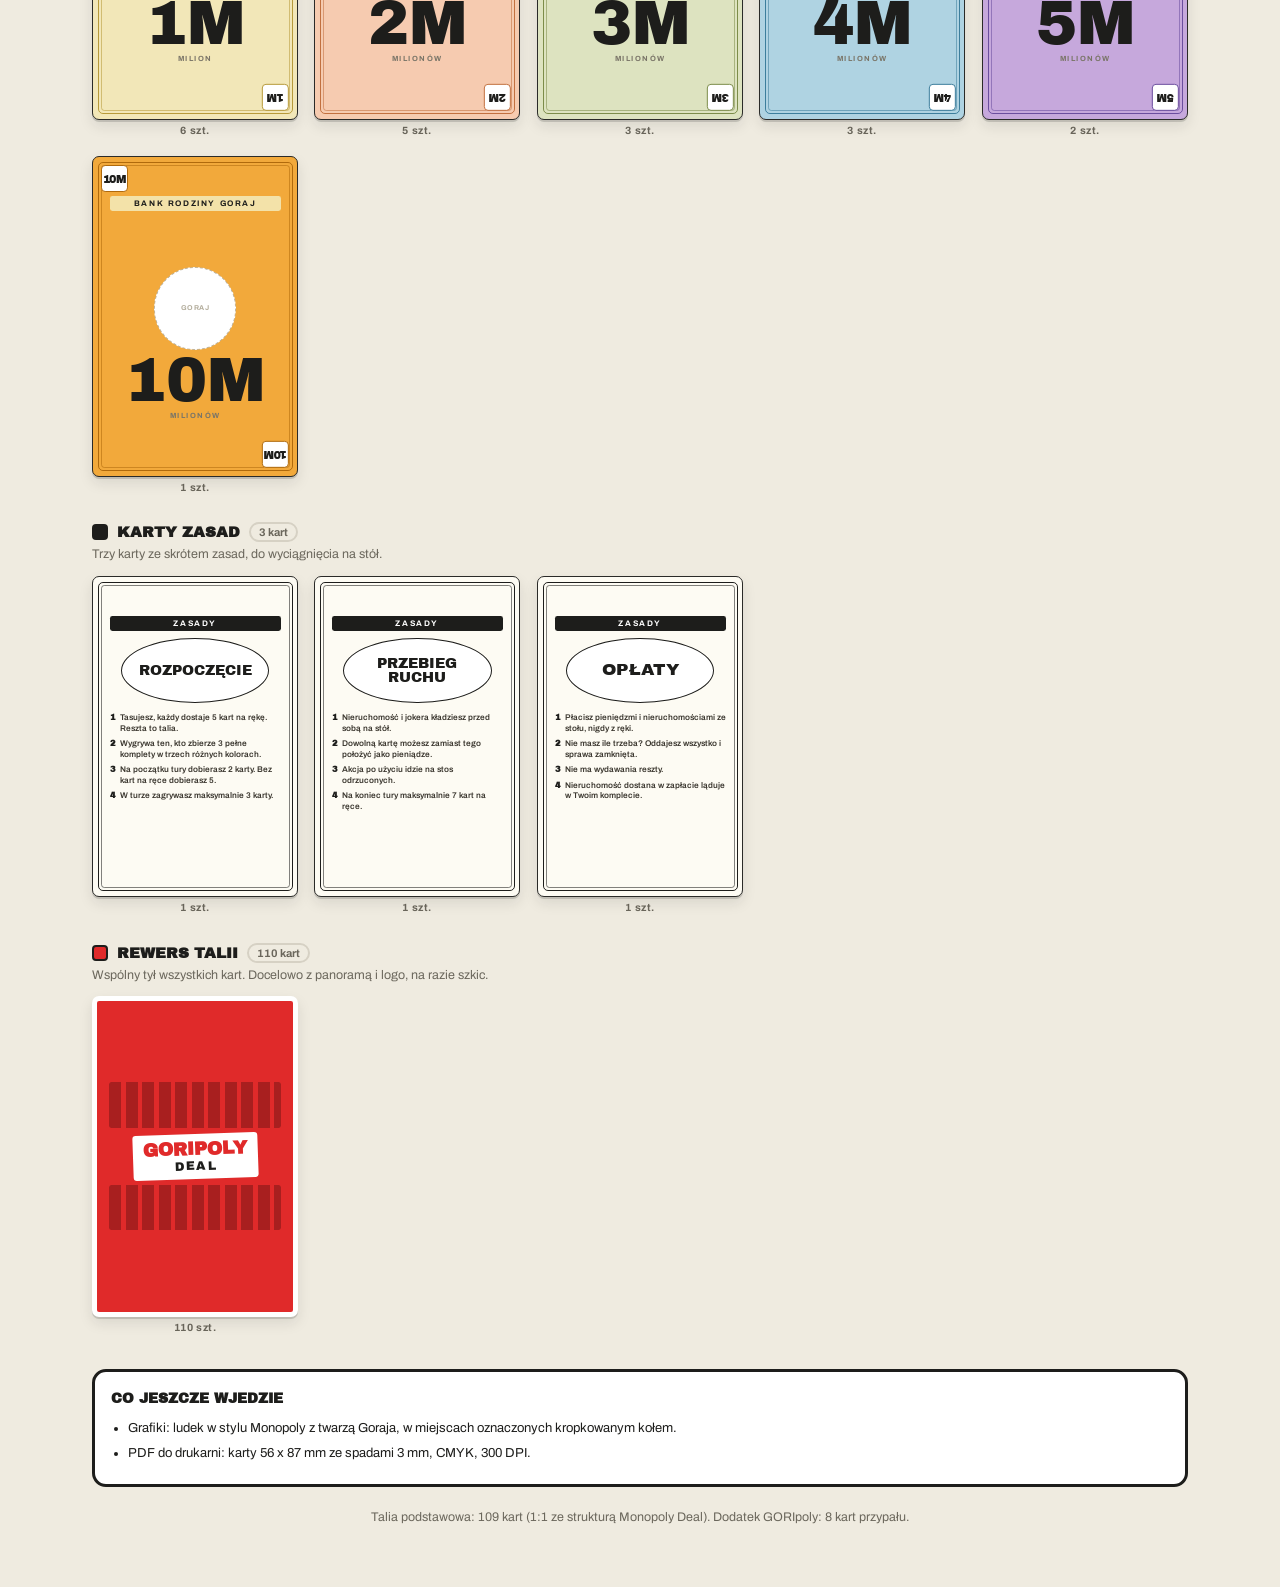
==== commit 86a14268: "Miejsce Parkingowe: luksus, o ktorym mieszkancy Katowic moga pomarzyc Co-Authored-By: Claude Opus 5 " ====
--- a/index.html
+++ b/index.html
@@ -373,7 +373,7 @@
  note:'Prawdziwy majątek to nie metry.',
  cards:[
   {n:'Komórka na Porcie',s:'osobna księga wieczysta, w razie czego można sprzedać jako kawalerkę w centrum Wrocławia'},
-  {n:'Miejsce Parkingowe na Porcie',s:'luksus, o którym mieszkańcy Katowic marzą'},
+  {n:'Miejsce Parkingowe na Porcie',s:'luksus, o którym mieszkańcy Katowic mogą pomarzyć'},
   {n:'Miejsce na Rower na Porcie',s:'strzeżone lepiej niż mieszkanie'},
 ]},
 
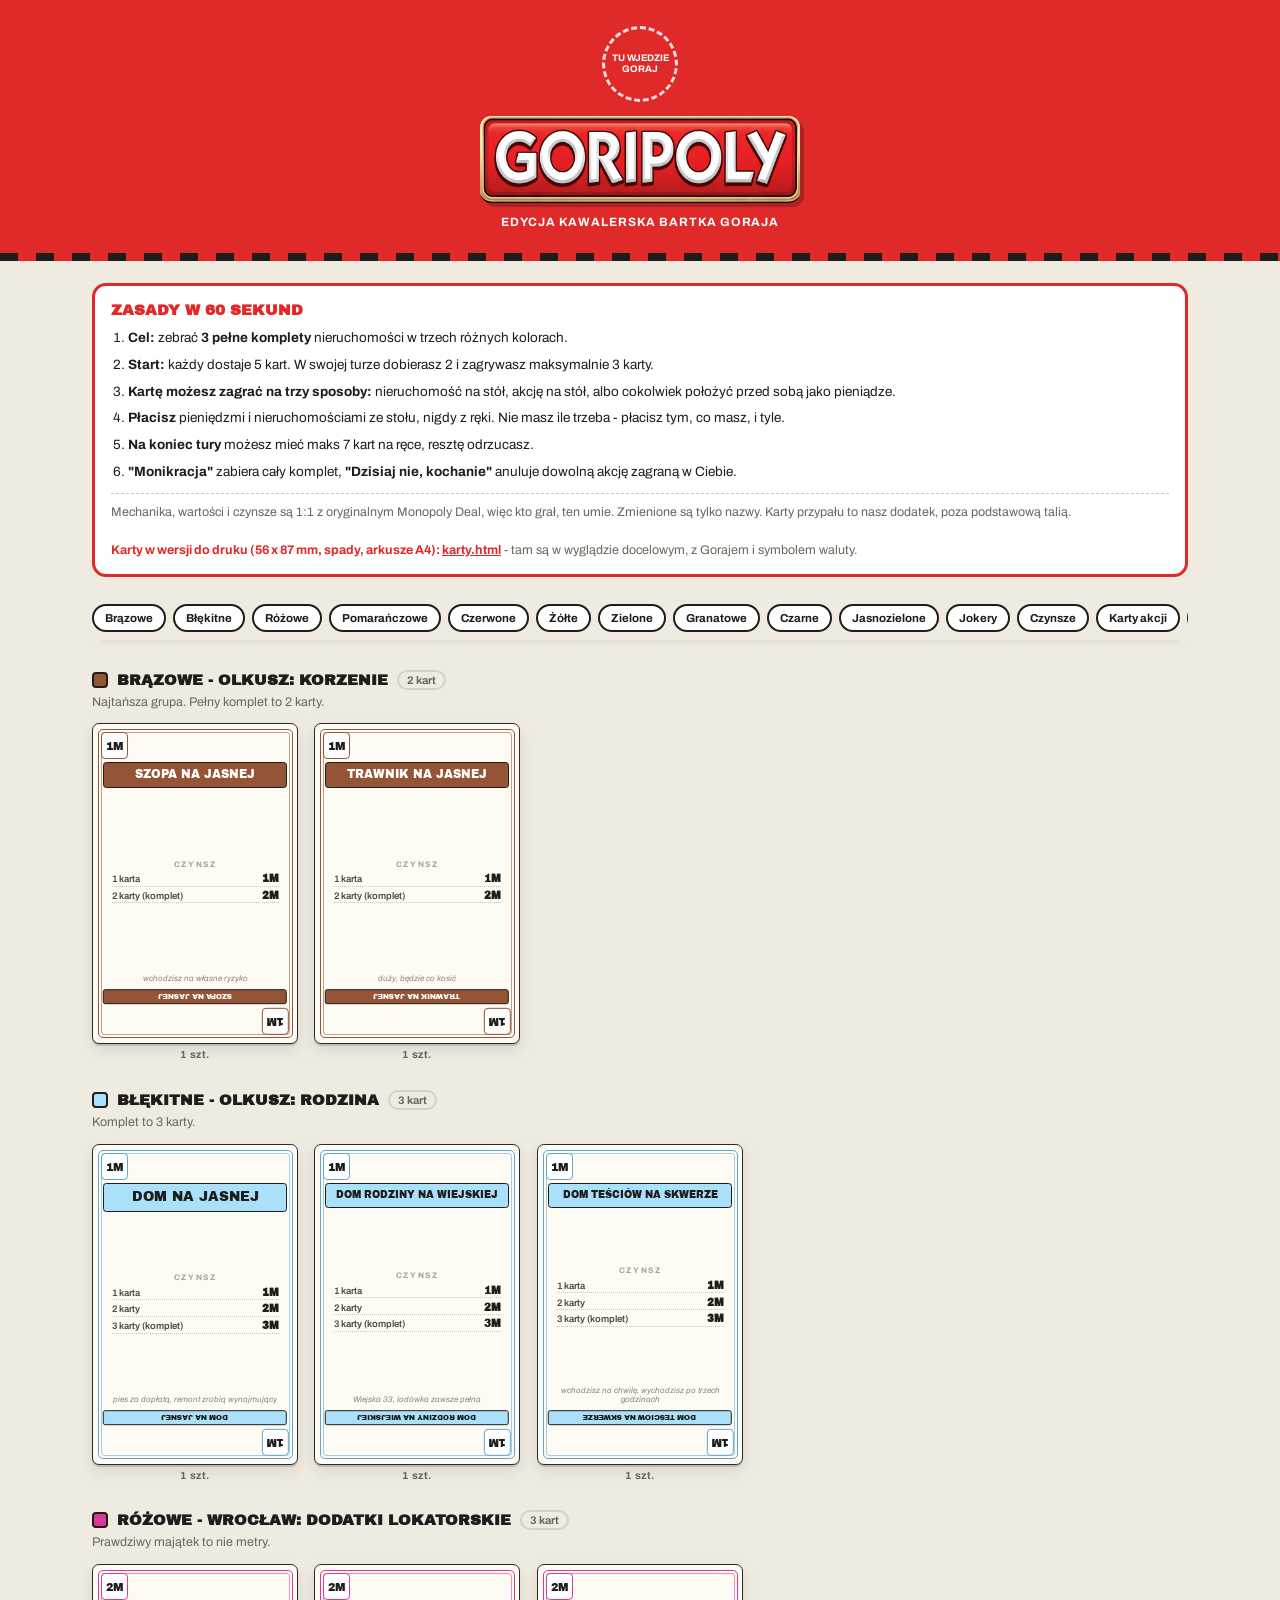
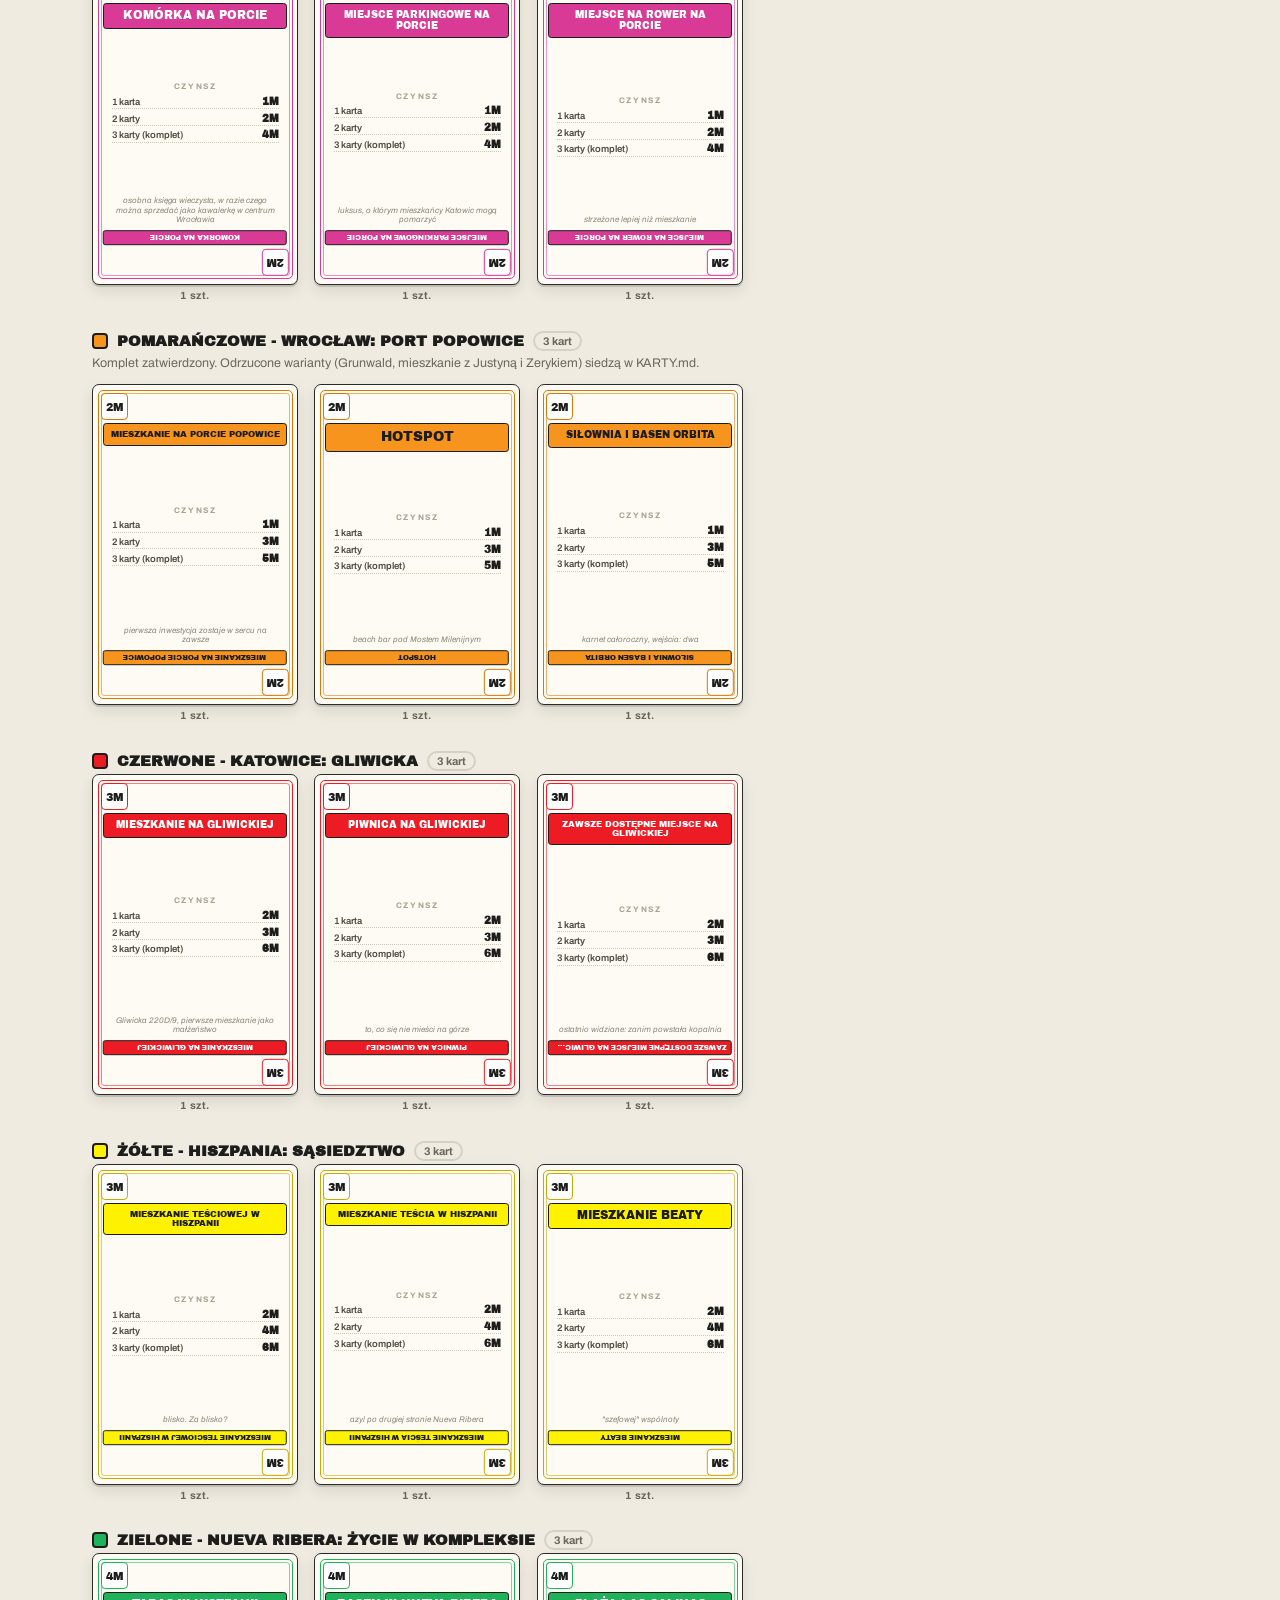
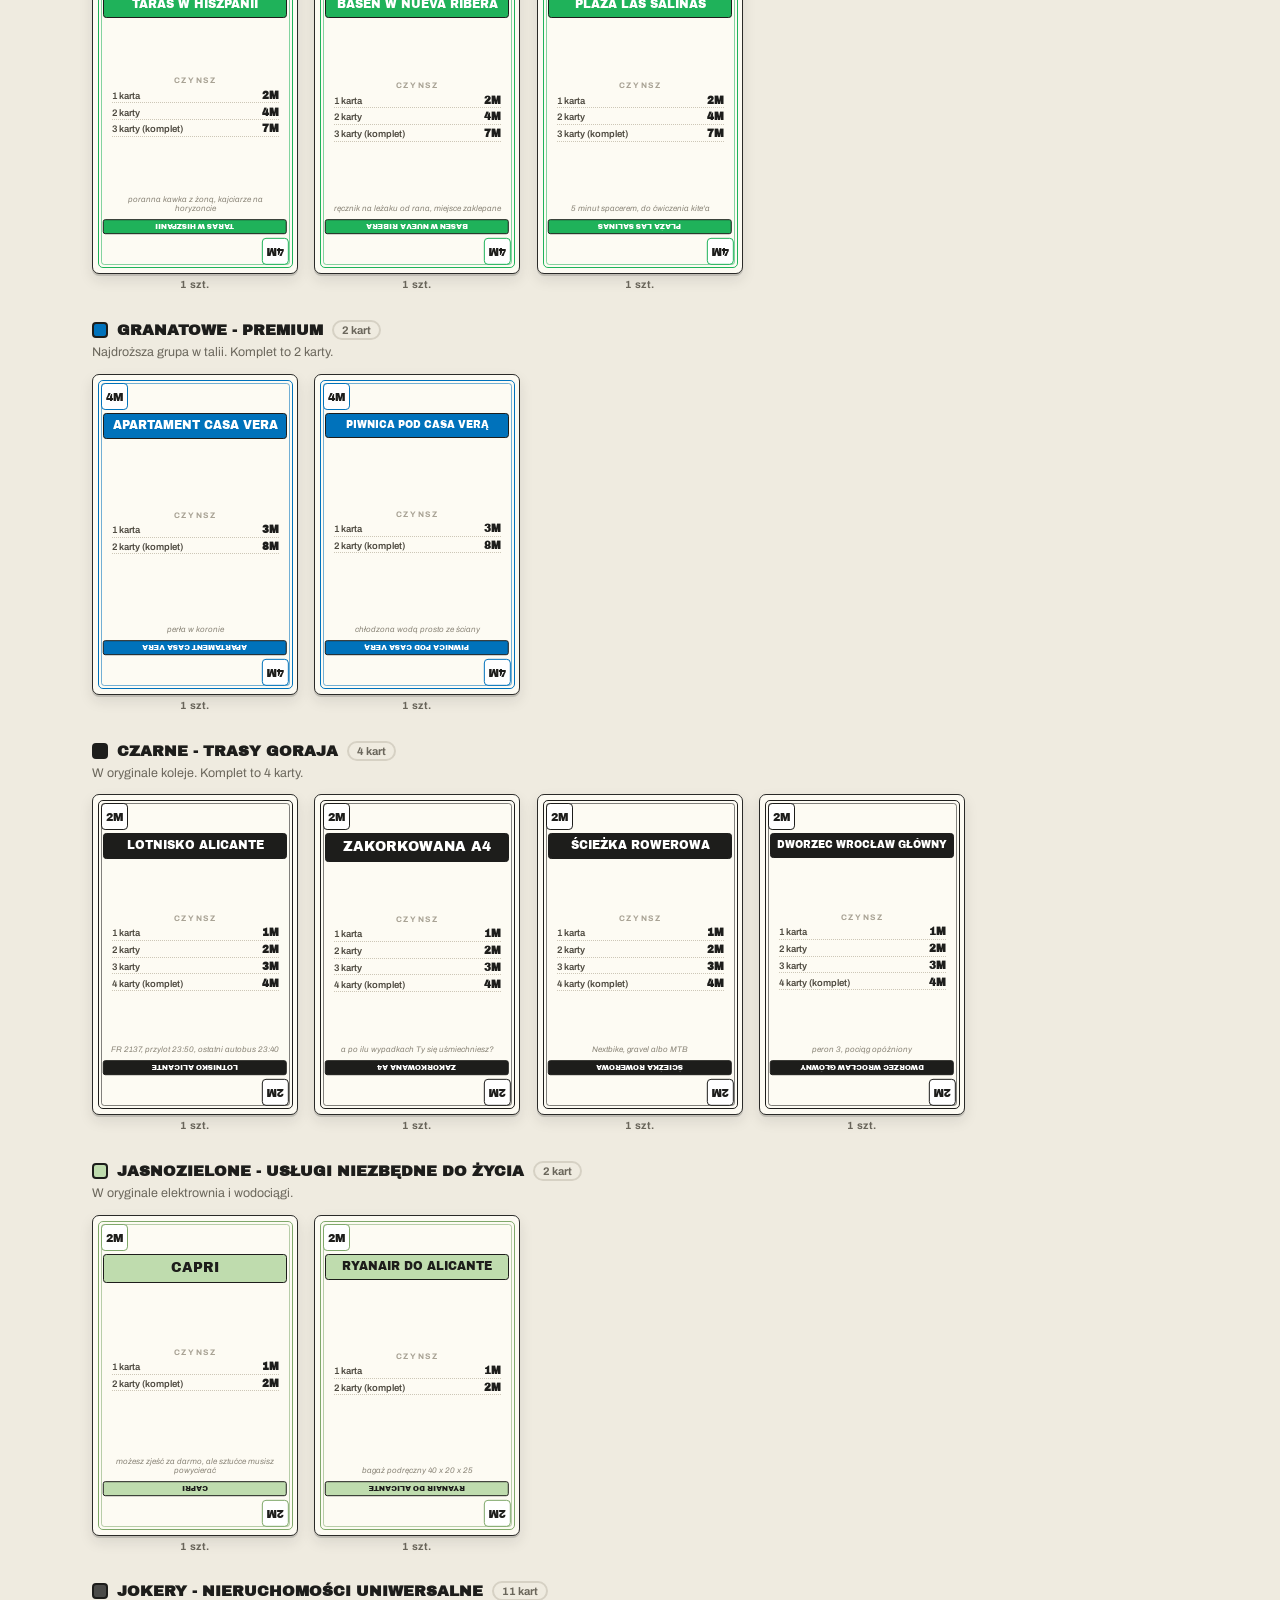
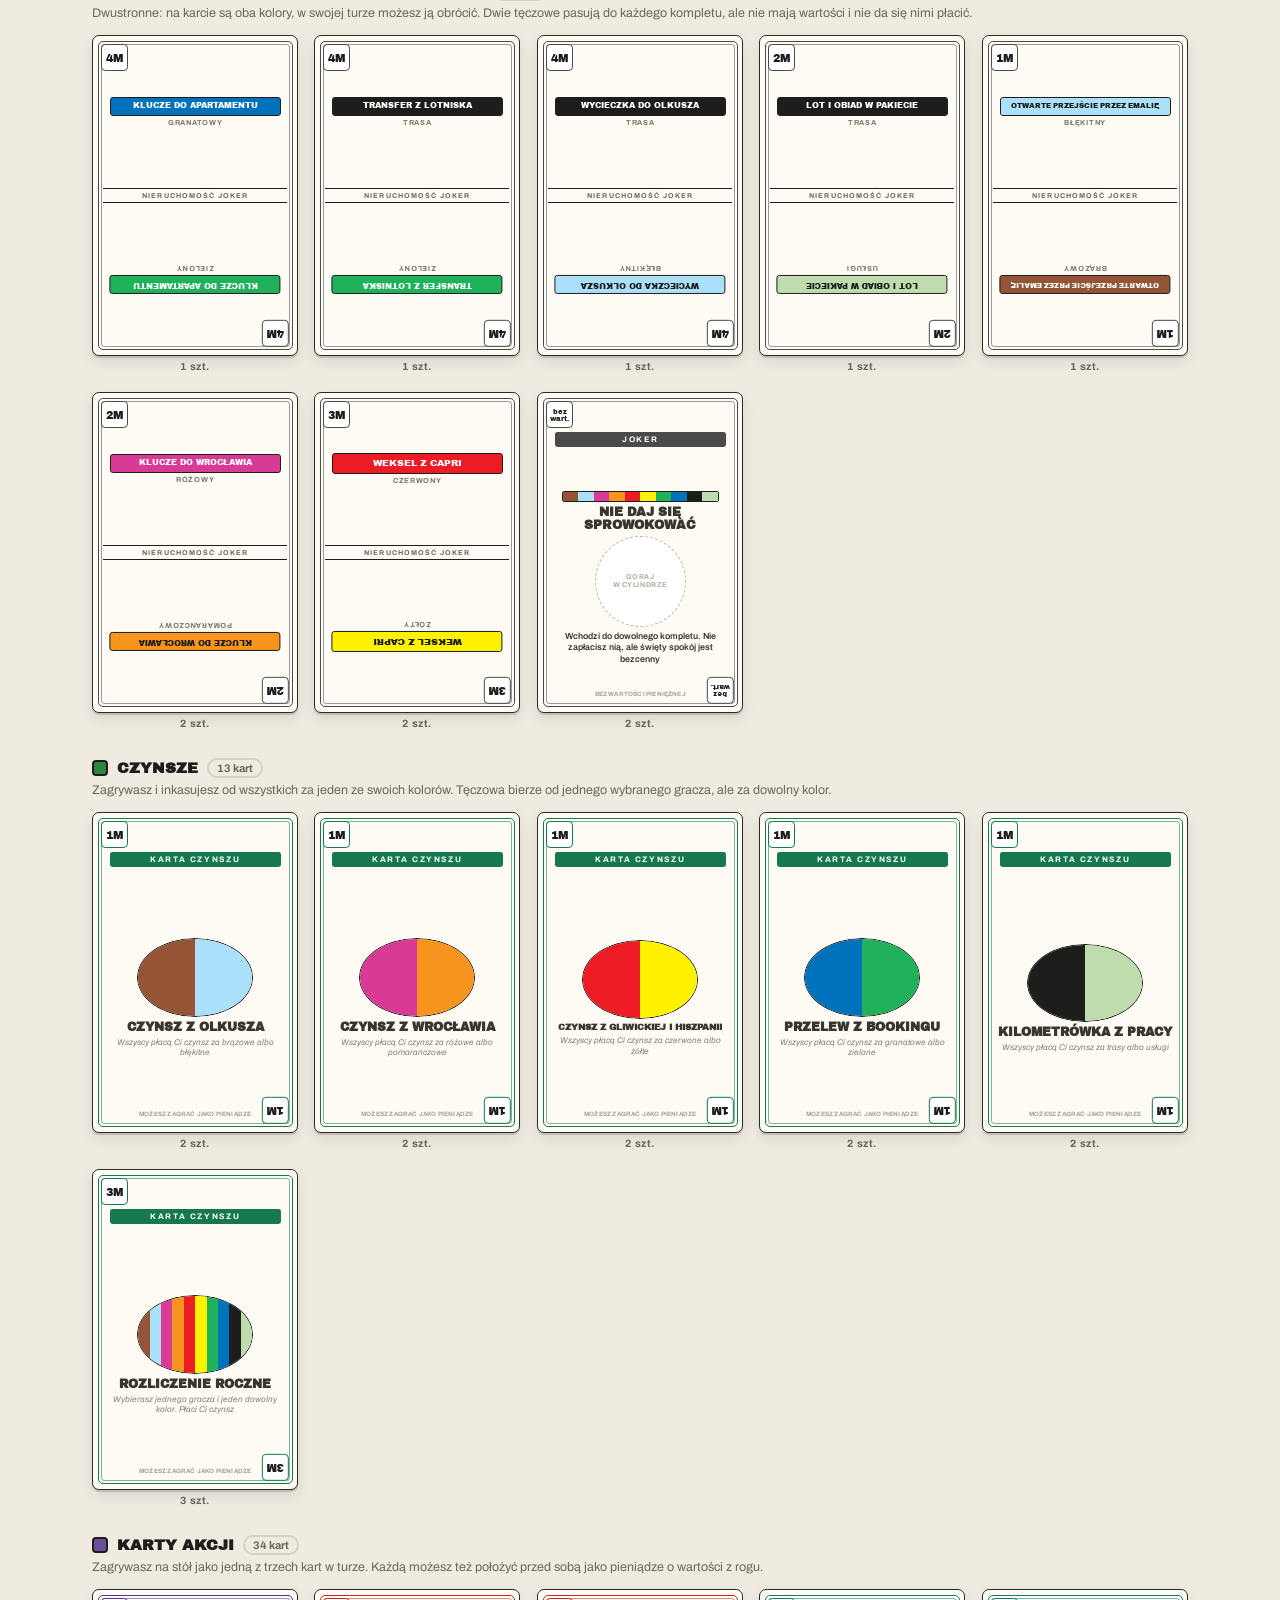
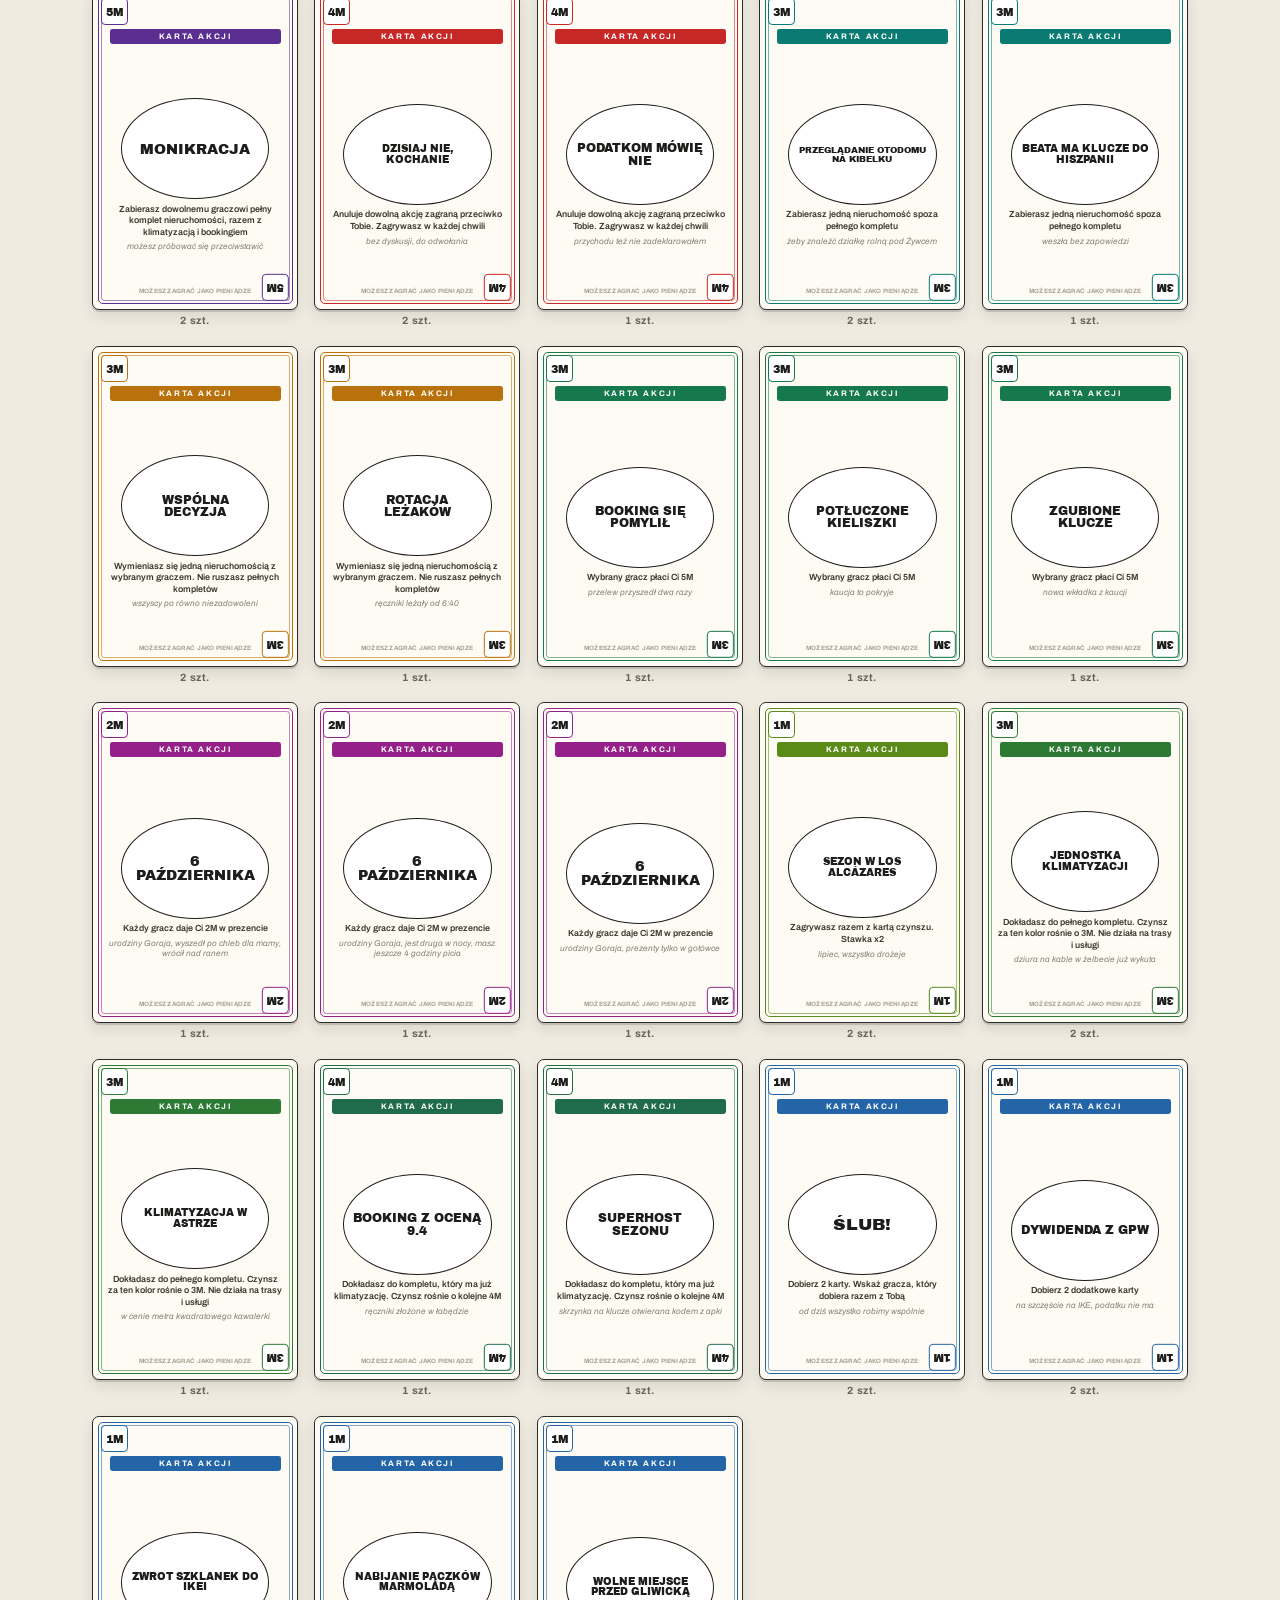
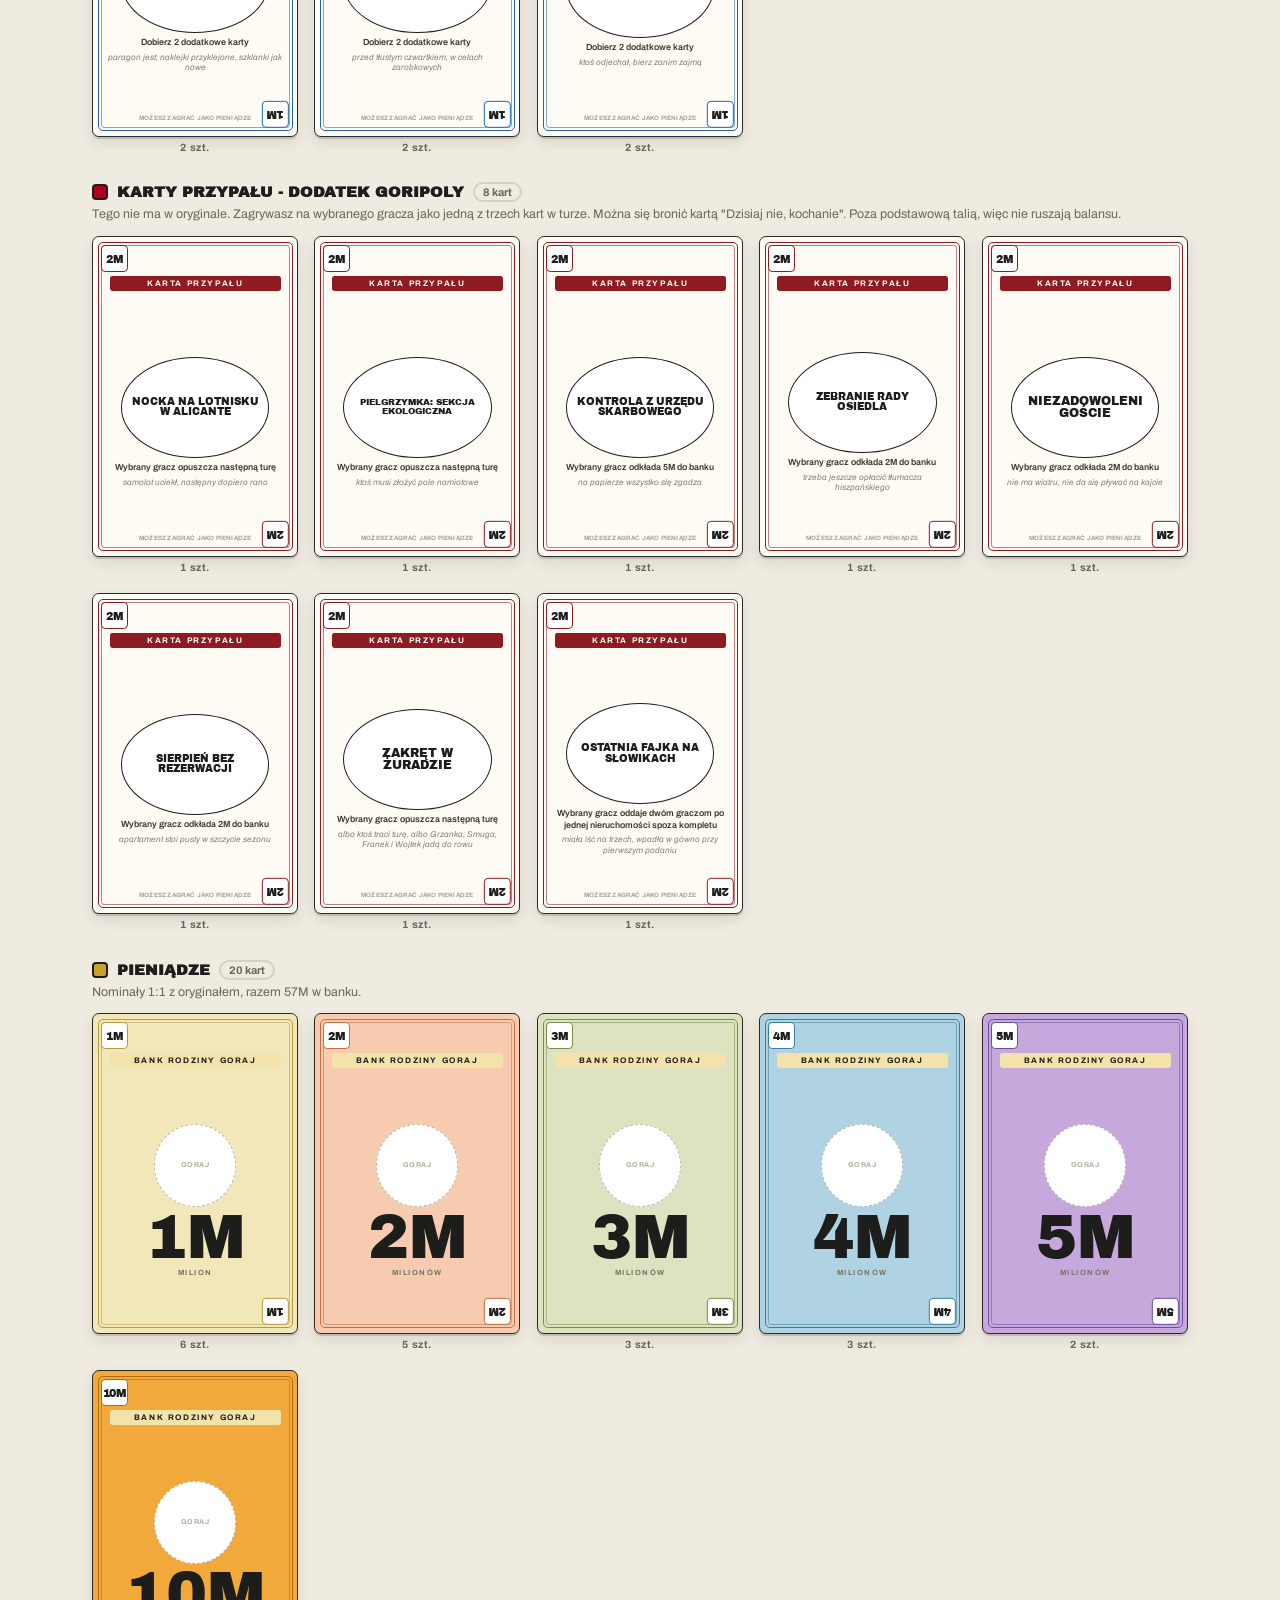
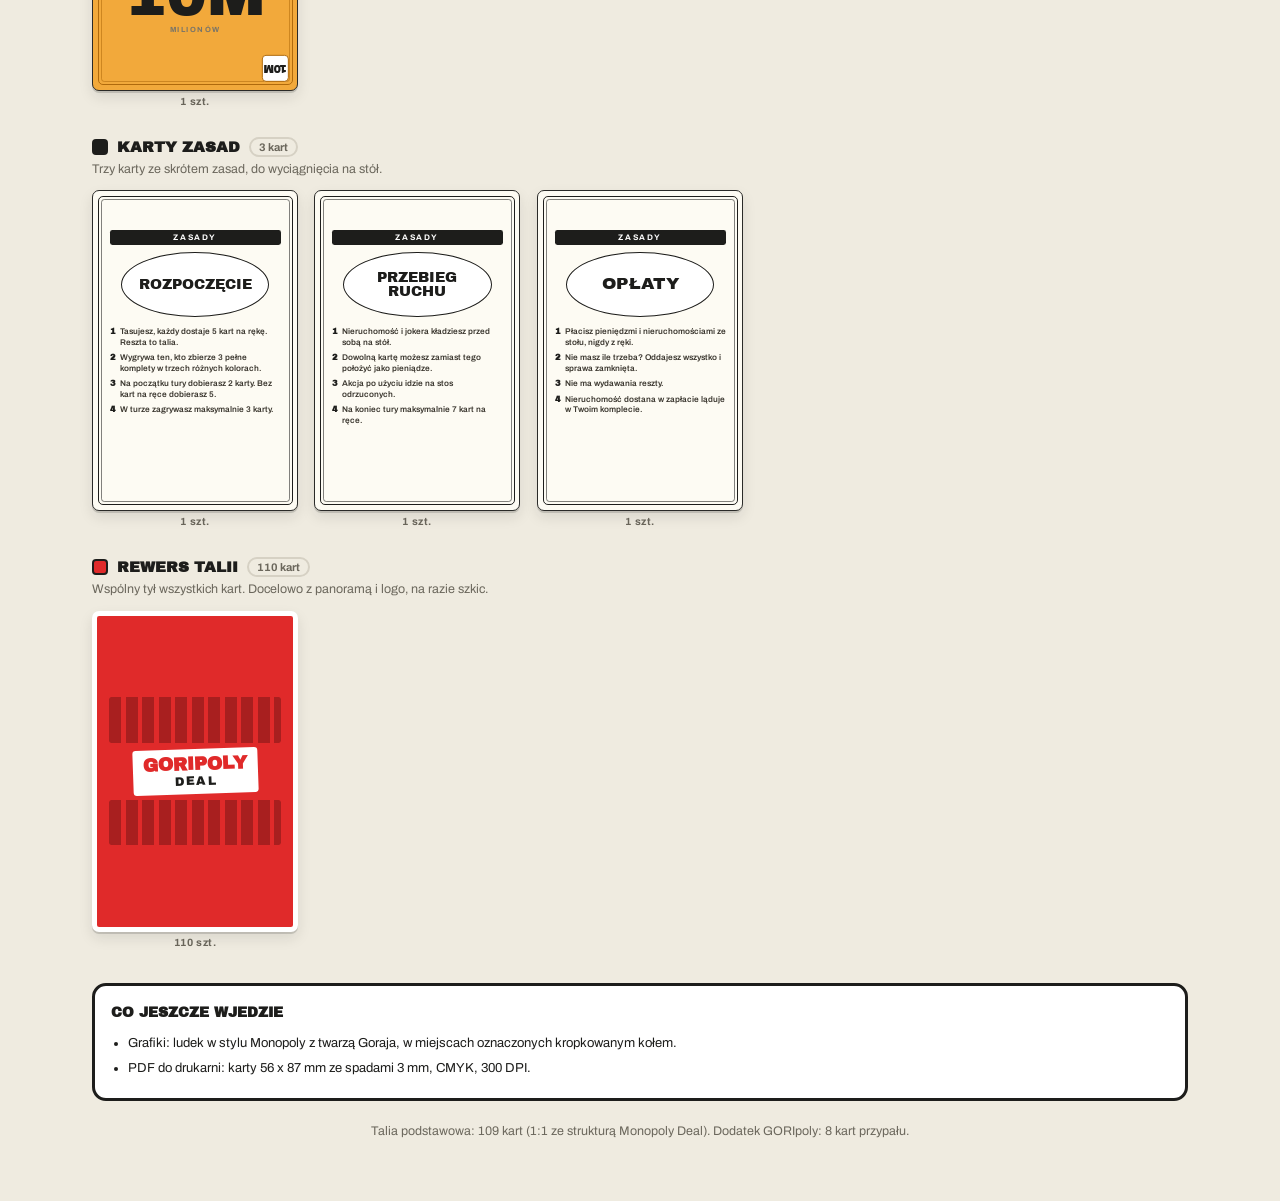
==== commit f2d7cc41: "Pakiet do drukarni: PDF-y produkcyjne, spec, kontrola i mail - druk/GORIPOLY-fronty-naklad.pdf: 117 " ====
--- a/index.html
+++ b/index.html
@@ -378,16 +378,12 @@
 ]},
 
 {id:'pomaranczowe',type:'prop',title:'Pomarańczowe - Wrocław: Port Popowice',color:'orange',val:'2M',rents:['1M','3M','5M'],
- note:'Pod spodem warianty zamienne - do wyboru, którą trójkę drukujemy.',
+ note:'Komplet zatwierdzony. Odrzucone warianty (Grunwald, mieszkanie z Justyną i Zerykiem) siedzą w KARTY.md.',
  cards:[
   {n:'Mieszkanie na Porcie Popowice',s:'pierwsza inwestycja zostaje w sercu na zawsze'},
   {n:'Hotspot',s:'beach bar pod Mostem Milenijnym'},
   {n:'Siłownia i Basen Orbita',s:'karnet całoroczny, wejścia: dwa'},
- ],
- alt:{label:'Warianty zamienne', cards:[
-  {n:'Mieszkanie na Grunwaldzie',s:'balkon w całości oddany gołębiom'},
-  {n:'Mieszkanie z Justyną i Zerykiem',s:'suma kątów: 320 stopni'},
- ]}},
+]},
 
 {id:'czerwone',type:'prop',title:'Czerwone - Katowice: Gliwicka',color:'red',val:'3M',rents:['2M','3M','6M'],
  cards:[
